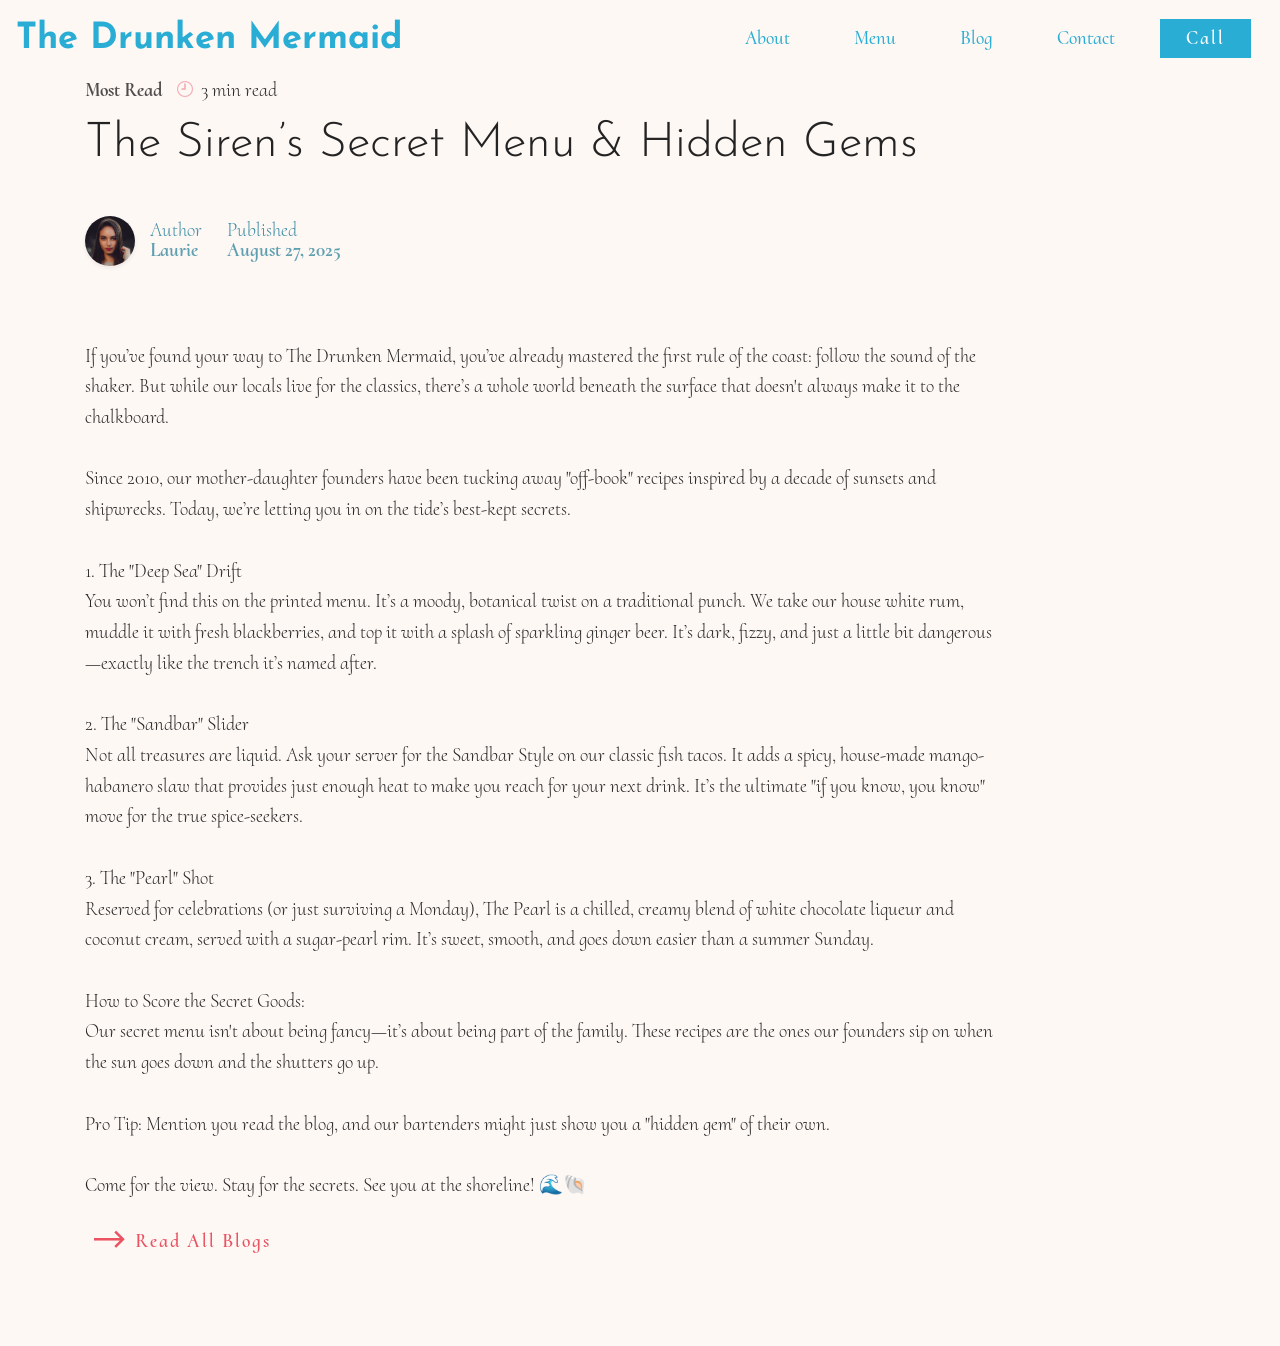
==== page1.html @ 9a9b1344 "Make v1 website" ====
<!DOCTYPE html>
<html  >
<head>
  <!-- Site made with Mobirise Website Builder v5.3.9, https://mobirise.com -->
  <meta charset="UTF-8">
  <meta http-equiv="X-UA-Compatible" content="IE=edge">
  <meta name="generator" content="Mobirise v5.3.9, mobirise.com">
  <meta name="viewport" content="width=device-width, initial-scale=1, minimum-scale=1">
  <link rel="shortcut icon" href="assets/images/untitled-design.jpg" type="image/x-icon">
  <meta name="description" content="">
  
  
  <title>Blog</title>
  <link rel="stylesheet" href="assets/web/assets/mobirise-icons2/mobirise2.css">
  <link rel="stylesheet" href="assets/tether/tether.min.css">
  <link rel="stylesheet" href="assets/bootstrap/css/bootstrap.min.css">
  <link rel="stylesheet" href="assets/bootstrap/css/bootstrap-grid.min.css">
  <link rel="stylesheet" href="assets/bootstrap/css/bootstrap-reboot.min.css">
  <link rel="stylesheet" href="assets/dropdown/css/style.css">
  <link rel="stylesheet" href="assets/socicon/css/styles.css">
  <link rel="stylesheet" href="assets/theme/css/style.css">
  <link rel="preload" href="https://fonts.googleapis.com/css?family=Josefin+Sans:100,200,300,400,500,600,700,100i,200i,300i,400i,500i,600i,700i&display=swap" as="style" onload="this.onload=null;this.rel='stylesheet'">
  <noscript><link rel="stylesheet" href="https://fonts.googleapis.com/css?family=Josefin+Sans:100,200,300,400,500,600,700,100i,200i,300i,400i,500i,600i,700i&display=swap"></noscript>
  <link rel="preload" href="https://fonts.googleapis.com/css?family=Cormorant+Upright:300,400,500,600,700&display=swap" as="style" onload="this.onload=null;this.rel='stylesheet'">
  <noscript><link rel="stylesheet" href="https://fonts.googleapis.com/css?family=Cormorant+Upright:300,400,500,600,700&display=swap"></noscript>
  <link rel="preload" as="style" href="assets/mobirise/css/mbr-additional.css"><link rel="stylesheet" href="assets/mobirise/css/mbr-additional.css" type="text/css">
  
  
  
  
</head>
<body>
  
  <section class="menu menu1 restaurantm4_menu1 cid-vd1BxlqhLP" once="menu" id="menu1-9">

	


	<nav class="navbar navbar-dropdown navbar-fixed-top navbar-expand-lg">
		<div class="navbar-brand">
			
			<span class="navbar-caption-wrap"><a class="navbar-caption text-info display-2" href="index.html">The Drunken Mermaid</a></span>
		</div>
		<button class="navbar-toggler" type="button" data-toggle="collapse" data-target="#navbarSupportedContent" aria-controls="navbarNavAltMarkup" aria-expanded="false" aria-label="Toggle navigation">
			<div class="hamburger">
				<span></span>
				<span></span>
				<span></span>
				<span></span>
			</div>
		</button>
		<div class="collapse navbar-collapse" id="navbarSupportedContent">
			<ul class="navbar-nav nav-dropdown" data-app-modern-menu="true"><li class="nav-item">
					<a class="nav-link link text-info display-4" href="page1.html">About</a>
				</li><li class="nav-item"><a class="nav-link link text-info display-4" href="page1.html">Menu</a></li>
				<li class="nav-item">
					<a class="nav-link link text-info display-4" href="https://mobiri.se">Blog</a>
				</li>
				<li class="nav-item">
					<a class="nav-link link text-info display-4" href="https://mobiri.se">Contact</a>
				</li></ul>
			
			<div class="navbar-buttons mbr-section-btn"><a class="btn btn-sm btn-info display-4" href="tel:+1-757-222-2222">Call</a></div>
		</div>
	</nav>
</section>

<section class="header1 cid-vd1BxwgQWv" id="header1-e">

    
    


    

    <div class="container">
        <div class="row">
            <div class="col-12 col-md-10">
                
                <div class="item-wrapper">
                    <div class="card_topic">
                        <span class="category_content mbr-fonts-style display-4"><strong>Most Read</strong></span>
                        <span class="mbr-iconfont mobi-mbri-clock mobi-mbri"></span>
                        <span class="category_estimate mbr-medium mbr-fonts-style display-4">3 min read</span>
                    </div>
                    <h1 class="mbr-section-title mbr-fonts-style display-1">The Siren’s Secret Menu &amp; Hidden Gems</h1>
                    <div class="post_wrap text-primary">
                        <div class="card_post">
                            <div class="image_post">
                                <img src="assets/images/face2.jpg" alt="">
                            </div>
                            <div class="author_post">
                                <p class="author mb-0 mbr-fonts-style display-4">Author</p>
                                <p class="name_author mb-0 mbr-fonts-style display-4"><strong>Laurie</strong></p>
                            </div>
                            <div class="published_post">
                                <p class="publish_date mb-0 mbr-fonts-style display-4">Published</p>
                                <p class="date mb-0 mbr-fonts-style display-4"><strong>August 27, 2025</strong></p>
                            </div>
                        </div>
                    </div>
                </div>
                <div>
                    
                    <p class="mbr-text mbr-fonts-style display-4">If you’ve found your way to The Drunken Mermaid, you’ve already mastered the first rule of the coast: follow the sound of the shaker. But while our locals live for the classics, there’s a whole world beneath the surface that doesn't always make it to the chalkboard.<br><br>Since 2010, our mother-daughter founders have been tucking away "off-book" recipes inspired by a decade of sunsets and shipwrecks. Today, we’re letting you in on the tide’s best-kept secrets.<br><br>1. The "Deep Sea" Drift<br>You won’t find this on the printed menu. It’s a moody, botanical twist on a traditional punch. We take our house white rum, muddle it with fresh blackberries, and top it with a splash of sparkling ginger beer. It’s dark, fizzy, and just a little bit dangerous—exactly like the trench it’s named after.<br><br>2. The "Sandbar" Slider<br>Not all treasures are liquid. Ask your server for the Sandbar Style on our classic fish tacos. It adds a spicy, house-made mango-habanero slaw that provides just enough heat to make you reach for your next drink. It’s the ultimate "if you know, you know" move for the true spice-seekers.<br><br>3. The "Pearl" Shot<br>Reserved for celebrations (or just surviving a Monday), The Pearl is a chilled, creamy blend of white chocolate liqueur and coconut cream, served with a sugar-pearl rim. It’s sweet, smooth, and goes down easier than a summer Sunday.<br><br>How to Score the Secret Goods:<br>Our secret menu isn't about being fancy—it’s about being part of the family. These recipes are the ones our founders sip on when the sun goes down and the shutters go up.<br><br>Pro Tip: Mention you read the blog, and our bartenders might just show you a "hidden gem" of their own.<br><br>Come for the view. Stay for the secrets. See you at the shoreline! 🌊🐚</p>
                    <div class="mbr-section-btn"><a class="btn btn-secondary-outline display-4" href="page2.html"><span class="mobi-mbri mobi-mbri-right mbr-iconfont mbr-iconfont-btn"></span>Read All Blogs</a></div>
                </div>
            </div>
        </div>
    </div>
</section>


<script src="assets/web/assets/jquery/jquery.min.js"></script>
  <script src="assets/popper/popper.min.js"></script>
  <script src="assets/tether/tether.min.js"></script>
  <script src="assets/bootstrap/js/bootstrap.min.js"></script>
  <script src="assets/smoothscroll/smooth-scroll.js"></script>
  <script src="assets/dropdown/js/nav-dropdown.js"></script>
  <script src="assets/dropdown/js/navbar-dropdown.js"></script>
  <script src="assets/touch-swipe/jquery.touch-swipe.min.js"></script>
  <script src="assets/theme/js/script.js"></script>
  
  
  
</body>
</html>
---- assets/web/assets/mobirise-icons2/mobirise2.css ----
@font-face {
  font-family: 'Moririse2';
  font-display: swap;
  src:  url('mobirise2.eot?f2bix4');
  src:  url('mobirise2.eot?f2bix4#iefix') format('embedded-opentype'),
    url('mobirise2.ttf?f2bix4') format('truetype'),
    url('mobirise2.woff?f2bix4') format('woff'),
    url('mobirise2.svg?f2bix4#mobirise2') format('svg');
  font-weight: normal;
  font-style: normal;
}

[class^="mobi-"], [class*=" mobi-"] {
  /* use !important to prevent issues with browser extensions that change fonts */
  font-family: 'Moririse2' !important;
  speak: none;
  font-style: normal;
  font-weight: normal;
  font-variant: normal;
  text-transform: none;
  line-height: 1;

  /* Better Font Rendering =========== */
  -webkit-font-smoothing: antialiased;
  -moz-osx-font-smoothing: grayscale;
}

.mobi-mbri-add-submenu:before {
  content: "\e900";
}
.mobi-mbri-alert:before {
  content: "\e901";
}
.mobi-mbri-align-center:before {
  content: "\e902";
}
.mobi-mbri-align-justify:before {
  content: "\e903";
}
.mobi-mbri-align-left:before {
  content: "\e904";
}
.mobi-mbri-align-right:before {
  content: "\e905";
}
.mobi-mbri-android:before {
  content: "\e906";
}
.mobi-mbri-apple:before {
  content: "\e907";
}
.mobi-mbri-arrow-down:before {
  content: "\e908";
}
.mobi-mbri-arrow-next:before {
  content: "\e909";
}
.mobi-mbri-arrow-prev:before {
  content: "\e90a";
}
.mobi-mbri-arrow-up:before {
  content: "\e90b";
}
.mobi-mbri-bold:before {
  content: "\e90c";
}
.mobi-mbri-bookmark:before {
  content: "\e90d";
}
.mobi-mbri-bootstrap:before {
  content: "\e90e";
}
.mobi-mbri-briefcase:before {
  content: "\e90f";
}
.mobi-mbri-browse:before {
  content: "\e910";
}
.mobi-mbri-bulleted-list:before {
  content: "\e911";
}
.mobi-mbri-calendar:before {
  content: "\e912";
}
.mobi-mbri-camera:before {
  content: "\e913";
}
.mobi-mbri-cart-add:before {
  content: "\e914";
}
.mobi-mbri-cart-full:before {
  content: "\e915";
}
.mobi-mbri-cash:before {
  content: "\e916";
}
.mobi-mbri-change-style:before {
  content: "\e917";
}
.mobi-mbri-chat:before {
  content: "\e918";
}
.mobi-mbri-clock:before {
  content: "\e919";
}
.mobi-mbri-close:before {
  content: "\e91a";
}
.mobi-mbri-cloud:before {
  content: "\e91b";
}
.mobi-mbri-code:before {
  content: "\e91c";
}
.mobi-mbri-contact-form:before {
  content: "\e91d";
}
.mobi-mbri-credit-card:before {
  content: "\e91e";
}
.mobi-mbri-cursor-click:before {
  content: "\e91f";
}
.mobi-mbri-cust-feedback:before {
  content: "\e920";
}
.mobi-mbri-database:before {
  content: "\e921";
}
.mobi-mbri-delivery:before {
  content: "\e922";
}
.mobi-mbri-desktop:before {
  content: "\e923";
}
.mobi-mbri-devices:before {
  content: "\e924";
}
.mobi-mbri-down:before {
  content: "\e925";
}
.mobi-mbri-download-2:before {
  content: "\e926";
}
.mobi-mbri-download:before {
  content: "\e927";
}
.mobi-mbri-drag-n-drop-2:before {
  content: "\e928";
}
.mobi-mbri-drag-n-drop:before {
  content: "\e929";
}
.mobi-mbri-edit-2:before {
  content: "\e92a";
}
.mobi-mbri-edit:before {
  content: "\e92b";
}
.mobi-mbri-error:before {
  content: "\e92c";
}
.mobi-mbri-extension:before {
  content: "\e92d";
}
.mobi-mbri-features:before {
  content: "\e92e";
}
.mobi-mbri-file:before {
  content: "\e92f";
}
.mobi-mbri-flag:before {
  content: "\e930";
}
.mobi-mbri-folder:before {
  content: "\e931";
}
.mobi-mbri-gift:before {
  content: "\e932";
}
.mobi-mbri-github:before {
  content: "\e933";
}
.mobi-mbri-globe-2:before {
  content: "\e934";
}
.mobi-mbri-globe:before {
  content: "\e935";
}
.mobi-mbri-growing-chart:before {
  content: "\e936";
}
.mobi-mbri-hearth:before {
  content: "\e937";
}
.mobi-mbri-help:before {
  content: "\e938";
}
.mobi-mbri-home:before {
  content: "\e939";
}
.mobi-mbri-hot-cup:before {
  content: "\e93a";
}
.mobi-mbri-idea:before {
  content: "\e93b";
}
.mobi-mbri-image-gallery:before {
  content: "\e93c";
}
.mobi-mbri-image-slider:before {
  content: "\e93d";
}
.mobi-mbri-info:before {
  content: "\e93e";
}
.mobi-mbri-italic:before {
  content: "\e93f";
}
.mobi-mbri-key:before {
  content: "\e940";
}
.mobi-mbri-laptop:before {
  content: "\e941";
}
.mobi-mbri-layers:before {
  content: "\e942";
}
.mobi-mbri-left-right:before {
  content: "\e943";
}
.mobi-mbri-left:before {
  content: "\e944";
}
.mobi-mbri-letter:before {
  content: "\e945";
}
.mobi-mbri-like:before {
  content: "\e946";
}
.mobi-mbri-link:before {
  content: "\e947";
}
.mobi-mbri-lock:before {
  content: "\e948";
}
.mobi-mbri-login:before {
  content: "\e949";
}
.mobi-mbri-logout:before {
  content: "\e94a";
}
.mobi-mbri-magic-stick:before {
  content: "\e94b";
}
.mobi-mbri-map-pin:before {
  content: "\e94c";
}
.mobi-mbri-menu:before {
  content: "\e94d";
}
.mobi-mbri-mobile-2:before {
  content: "\e94e";
}
.mobi-mbri-mobile-horizontal:before {
  content: "\e94f";
}
.mobi-mbri-mobile:before {
  content: "\e950";
}
.mobi-mbri-mobirise:before {
  content: "\e951";
}
.mobi-mbri-more-horizontal:before {
  content: "\e952";
}
.mobi-mbri-more-vertical:before {
  content: "\e953";
}
.mobi-mbri-music:before {
  content: "\e954";
}
.mobi-mbri-new-file:before {
  content: "\e955";
}
.mobi-mbri-numbered-list:before {
  content: "\e956";
}
.mobi-mbri-opened-folder:before {
  content: "\e957";
}
.mobi-mbri-pages:before {
  content: "\e958";
}
.mobi-mbri-paper-plane:before {
  content: "\e959";
}
.mobi-mbri-paperclip:before {
  content: "\e95a";
}
.mobi-mbri-phone:before {
  content: "\e95b";
}
.mobi-mbri-photo:before {
  content: "\e95c";
}
.mobi-mbri-photos:before {
  content: "\e95d";
}
.mobi-mbri-pin:before {
  content: "\e95e";
}
.mobi-mbri-play:before {
  content: "\e95f";
}
.mobi-mbri-plus:before {
  content: "\e960";
}
.mobi-mbri-preview:before {
  content: "\e961";
}
.mobi-mbri-print:before {
  content: "\e962";
}
.mobi-mbri-protect:before {
  content: "\e963";
}
.mobi-mbri-question:before {
  content: "\e964";
}
.mobi-mbri-quote-left:before {
  content: "\e965";
}
.mobi-mbri-quote-right:before {
  content: "\e966";
}
.mobi-mbri-redo:before {
  content: "\e967";
}
.mobi-mbri-refresh:before {
  content: "\e968";
}
.mobi-mbri-responsive-2:before {
  content: "\e969";
}
.mobi-mbri-responsive:before {
  content: "\e96a";
}
.mobi-mbri-right:before {
  content: "\e96b";
}
.mobi-mbri-rocket:before {
  content: "\e96c";
}
.mobi-mbri-sad-face:before {
  content: "\e96d";
}
.mobi-mbri-sale:before {
  content: "\e96e";
}
.mobi-mbri-save:before {
  content: "\e96f";
}
.mobi-mbri-search:before {
  content: "\e970";
}
.mobi-mbri-setting-2:before {
  content: "\e971";
}
.mobi-mbri-setting-3:before {
  content: "\e972";
}
.mobi-mbri-setting:before {
  content: "\e973";
}
.mobi-mbri-share:before {
  content: "\e974";
}
.mobi-mbri-shopping-bag:before {
  content: "\e975";
}
.mobi-mbri-shopping-basket:before {
  content: "\e976";
}
.mobi-mbri-shopping-cart:before {
  content: "\e977";
}
.mobi-mbri-sites:before {
  content: "\e978";
}
.mobi-mbri-smile-face:before {
  content: "\e979";
}
.mobi-mbri-speed:before {
  content: "\e97a";
}
.mobi-mbri-star:before {
  content: "\e97b";
}
.mobi-mbri-success:before {
  content: "\e97c";
}
.mobi-mbri-sun:before {
  content: "\e97d";
}
.mobi-mbri-sun2:before {
  content: "\e97e";
}
.mobi-mbri-tablet-vertical:before {
  content: "\e97f";
}
.mobi-mbri-tablet:before {
  content: "\e980";
}
.mobi-mbri-target:before {
  content: "\e981";
}
.mobi-mbri-timer:before {
  content: "\e982";
}
.mobi-mbri-to-ftp:before {
  content: "\e983";
}
.mobi-mbri-to-local-drive:before {
  content: "\e984";
}
.mobi-mbri-touch-swipe:before {
  content: "\e985";
}
.mobi-mbri-touch:before {
  content: "\e986";
}
.mobi-mbri-trash:before {
  content: "\e987";
}
.mobi-mbri-underline:before {
  content: "\e988";
}
.mobi-mbri-undo:before {
  content: "\e989";
}
.mobi-mbri-unlink:before {
  content: "\e98a";
}
.mobi-mbri-unlock:before {
  content: "\e98b";
}
.mobi-mbri-up-down:before {
  content: "\e98c";
}
.mobi-mbri-up:before {
  content: "\e98d";
}
.mobi-mbri-update:before {
  content: "\e98e";
}
.mobi-mbri-upload-2:before {
  content: "\e98f";
}
.mobi-mbri-upload:before {
  content: "\e990";
}
.mobi-mbri-user-2:before {
  content: "\e991";
}
.mobi-mbri-user:before {
  content: "\e992";
}
.mobi-mbri-users:before {
  content: "\e993";
}
.mobi-mbri-video-play:before {
  content: "\e994";
}
.mobi-mbri-video:before {
  content: "\e995";
}
.mobi-mbri-watch:before {
  content: "\e996";
}
.mobi-mbri-website-theme-2:before {
  content: "\e997";
}
.mobi-mbri-website-theme:before {
  content: "\e998";
}
.mobi-mbri-wifi:before {
  content: "\e999";
}
.mobi-mbri-windows:before {
  content: "\e99a";
}
.mobi-mbri-zoom-in:before {
  content: "\e99b";
}
.mobi-mbri-zoom-out:before {
  content: "\e99c";
}
---- assets/dropdown/css/style.css ----
.navbar-dropdown {
  left: 0;
  padding: 0;
  position: absolute;
  right: 0;
  top: 0;
  transition: all 0.45s ease;
  z-index: 1030;
  background: #282828; }
  .navbar-dropdown .navbar-logo {
    margin-right: 0.8rem;
    transition: margin 0.3s ease-in-out;
    vertical-align: middle; }
    .navbar-dropdown .navbar-logo img {
      height: 3.125rem;
      transition: all 0.3s ease-in-out; }
    .navbar-dropdown .navbar-logo.mbr-iconfont {
      font-size: 3.125rem;
      line-height: 3.125rem; }
  .navbar-dropdown .navbar-caption {
    font-weight: 700;
    white-space: normal;
    vertical-align: -4px;
    line-height: 3.125rem !important; }
    .navbar-dropdown .navbar-caption, .navbar-dropdown .navbar-caption:hover {
      color: inherit;
      text-decoration: none; }
  .navbar-dropdown .mbr-iconfont + .navbar-caption {
    vertical-align: -1px; }
  .navbar-dropdown.navbar-fixed-top {
    position: fixed; }
  .navbar-dropdown .navbar-brand span {
    vertical-align: -4px; }
  .navbar-dropdown.bg-color.transparent {
    background: none; }
  .navbar-dropdown.navbar-short .navbar-brand {
    padding: 0.625rem 0; }
    .navbar-dropdown.navbar-short .navbar-brand span {
      vertical-align: -1px; }
  .navbar-dropdown.navbar-short .navbar-caption {
    line-height: 2.375rem !important;
    vertical-align: -2px; }
  .navbar-dropdown.navbar-short .navbar-logo {
    margin-right: 0.5rem; }
    .navbar-dropdown.navbar-short .navbar-logo img {
      height: 2.375rem; }
    .navbar-dropdown.navbar-short .navbar-logo.mbr-iconfont {
      font-size: 2.375rem;
      line-height: 2.375rem; }
  .navbar-dropdown.navbar-short .mbr-table-cell {
    height: 3.625rem; }
  .navbar-dropdown .navbar-close {
    left: 0.6875rem;
    position: fixed;
    top: 0.75rem;
    z-index: 1000; }
  .navbar-dropdown .hamburger-icon {
    content: "";
    display: inline-block;
    vertical-align: middle;
    width: 16px;
    -webkit-box-shadow: 0 -6px 0 1px #282828,0 0 0 1px #282828,0 6px 0 1px #282828;
    -moz-box-shadow: 0 -6px 0 1px #282828,0 0 0 1px #282828,0 6px 0 1px #282828;
    box-shadow: 0 -6px 0 1px #282828,0 0 0 1px #282828,0 6px 0 1px #282828; }

.dropdown-menu .dropdown-toggle[data-toggle="dropdown-submenu"]::after {
  border-bottom: 0.35em solid transparent;
  border-left: 0.35em solid;
  border-right: 0;
  border-top: 0.35em solid transparent;
  margin-left: 0.3rem; }

.dropdown-menu .dropdown-item:focus {
  outline: 0; }

.nav-dropdown {
  font-size: 0.75rem;
  font-weight: 500;
  height: auto !important; }
  .nav-dropdown .nav-btn {
    padding-left: 1rem; }
  .nav-dropdown .link {
    margin: .667em 1.667em;
    font-weight: 500;
    padding: 0;
    transition: color .2s ease-in-out; }
    .nav-dropdown .link.dropdown-toggle {
      margin-right: 2.583em; }
      .nav-dropdown .link.dropdown-toggle::after {
        margin-left: .25rem;
        border-top: 0.35em solid;
        border-right: 0.35em solid transparent;
        border-left: 0.35em solid transparent;
        border-bottom: 0; }
      .nav-dropdown .link.dropdown-toggle[aria-expanded="true"] {
        margin: 0;
        padding: 0.667em 3.263em  0.667em 1.667em; }
  .nav-dropdown .link::after,
  .nav-dropdown .dropdown-item::after {
    color: inherit; }
  .nav-dropdown .btn {
    font-size: 0.75rem;
    font-weight: 700;
    letter-spacing: 0;
    margin-bottom: 0;
    padding-left: 1.25rem;
    padding-right: 1.25rem; }
  .nav-dropdown .dropdown-menu {
    border-radius: 0;
    border: 0;
    left: 0;
    margin: 0;
    padding-bottom: 1.25rem;
    padding-top: 1.25rem;
    position: relative; }
  .nav-dropdown .dropdown-submenu {
    margin-left: 0.125rem;
    top: 0; }
  .nav-dropdown .dropdown-item {
    font-weight: 500;
    line-height: 2;
    padding: 0.3846em 4.615em 0.3846em 1.5385em;
    position: relative;
    transition: color .2s ease-in-out, background-color .2s ease-in-out; }
    .nav-dropdown .dropdown-item::after {
      margin-top: -0.3077em;
      position: absolute;
      right: 1.1538em;
      top: 50%; }
    .nav-dropdown .dropdown-item:focus, .nav-dropdown .dropdown-item:hover {
      background: none; }

@media (max-width: 767px) {
  .nav-dropdown.navbar-toggleable-sm {
    bottom: 0;
    display: none;
    left: 0;
    overflow-x: hidden;
    position: fixed;
    top: 0;
    transform: translateX(-100%);
    -ms-transform: translateX(-100%);
    -webkit-transform: translateX(-100%);
    width: 18.75rem;
    z-index: 999; } }
.nav-dropdown.navbar-toggleable-xl {
  bottom: 0;
  display: none;
  left: 0;
  overflow-x: hidden;
  position: fixed;
  top: 0;
  transform: translateX(-100%);
  -ms-transform: translateX(-100%);
  -webkit-transform: translateX(-100%);
  width: 18.75rem;
  z-index: 999; }

.nav-dropdown-sm {
  display: block !important;
  overflow-x: hidden;
  overflow: auto;
  padding-top: 3.875rem; }
  .nav-dropdown-sm::after {
    content: "";
    display: block;
    height: 3rem;
    width: 100%; }
  .nav-dropdown-sm.collapse.in ~ .navbar-close {
    display: block !important; }
  .nav-dropdown-sm.collapsing, .nav-dropdown-sm.collapse.in {
    transform: translateX(0);
    -ms-transform: translateX(0);
    -webkit-transform: translateX(0);
    transition: all 0.25s ease-out;
    -webkit-transition: all 0.25s ease-out;
    background: #282828; }
  .nav-dropdown-sm.collapsing[aria-expanded="false"] {
    transform: translateX(-100%);
    -ms-transform: translateX(-100%);
    -webkit-transform: translateX(-100%); }
  .nav-dropdown-sm .nav-item {
    display: block;
    margin-left: 0 !important;
    padding-left: 0; }
  .nav-dropdown-sm .link,
  .nav-dropdown-sm .dropdown-item {
    border-top: 1px dotted rgba(255, 255, 255, 0.1);
    font-size: 0.8125rem;
    line-height: 1.6;
    margin: 0 !important;
    padding: 0.875rem 2.4rem 0.875rem 1.5625rem !important;
    position: relative;
    white-space: normal; }
    .nav-dropdown-sm .link:focus, .nav-dropdown-sm .link:hover,
    .nav-dropdown-sm .dropdown-item:focus,
    .nav-dropdown-sm .dropdown-item:hover {
      background: rgba(0, 0, 0, 0.2) !important;
      color: #c0a375; }
  .nav-dropdown-sm .nav-btn {
    position: relative;
    padding: 1.5625rem 1.5625rem 0 1.5625rem; }
    .nav-dropdown-sm .nav-btn::before {
      border-top: 1px dotted rgba(255, 255, 255, 0.1);
      content: "";
      left: 0;
      position: absolute;
      top: 0;
      width: 100%; }
    .nav-dropdown-sm .nav-btn + .nav-btn {
      padding-top: 0.625rem; }
      .nav-dropdown-sm .nav-btn + .nav-btn::before {
        display: none; }
  .nav-dropdown-sm .btn {
    padding: 0.625rem 0; }
  .nav-dropdown-sm .dropdown-toggle[data-toggle="dropdown-submenu"]::after {
    margin-left: .25rem;
    border-top: 0.35em solid;
    border-right: 0.35em solid transparent;
    border-left: 0.35em solid transparent;
    border-bottom: 0; }
  .nav-dropdown-sm .dropdown-toggle[data-toggle="dropdown-submenu"][aria-expanded="true"]::after {
    border-top: 0;
    border-right: 0.35em solid transparent;
    border-left: 0.35em solid transparent;
    border-bottom: 0.35em solid; }
  .nav-dropdown-sm .dropdown-menu {
    margin: 0;
    padding: 0;
    position: relative;
    top: 0;
    left: 0;
    width: 100%;
    border: 0;
    float: none;
    border-radius: 0;
    background: none; }
  .nav-dropdown-sm .dropdown-submenu {
    left: 100%;
    margin-left: 0.125rem;
    margin-top: -1.25rem;
    top: 0; }

.navbar-toggleable-sm .nav-dropdown .dropdown-menu {
  position: absolute; }

.navbar-toggleable-sm .nav-dropdown .dropdown-submenu {
  left: 100%;
  margin-left: 0.125rem;
  margin-top: -1.25rem;
  top: 0; }

.navbar-toggleable-sm.opened .nav-dropdown .dropdown-menu {
  position: relative; }

.navbar-toggleable-sm.opened .nav-dropdown .dropdown-submenu {
  left: 0;
  margin-left: 00rem;
  margin-top: 0rem;
  top: 0; }

.is-builder .nav-dropdown.collapsing {
  transition: none !important; }

/*# sourceMappingURL=style.css.map */
---- assets/socicon/css/styles.css ----
@charset "UTF-8";

@font-face {
  font-family: 'Socicon';
  src:  url('../fonts/socicon.eot');
  src:  url('../fonts/socicon.eot?#iefix') format('embedded-opentype'),
    url('../fonts/socicon.woff2') format('woff2'),
    url('../fonts/socicon.ttf') format('truetype'),
    url('../fonts/socicon.woff') format('woff'),
    url('../fonts/socicon.svg#socicon') format('svg');
  font-weight: normal;
  font-style: normal;
  font-display: swap;
}

[data-icon]:before {
  font-family: "socicon" !important;
  content: attr(data-icon);
  font-style: normal !important;
  font-weight: normal !important;
  font-variant: normal !important;
  text-transform: none !important;
  speak: none;
  line-height: 1;
  -webkit-font-smoothing: antialiased;
  -moz-osx-font-smoothing: grayscale;
}

[class^="socicon-"], [class*=" socicon-"] {
  /* use !important to prevent issues with browser extensions that change fonts */
  font-family: 'Socicon' !important;
  speak: none;
  font-style: normal;
  font-weight: normal;
  font-variant: normal;
  text-transform: none;
  line-height: 1;

  /* Better Font Rendering =========== */
  -webkit-font-smoothing: antialiased;
  -moz-osx-font-smoothing: grayscale;
}

.socicon-500px:before {
  content: "\e000";
}
.socicon-8tracks:before {
  content: "\e001";
}
.socicon-airbnb:before {
  content: "\e002";
}
.socicon-alliance:before {
  content: "\e003";
}
.socicon-amazon:before {
  content: "\e004";
}
.socicon-amplement:before {
  content: "\e005";
}
.socicon-android:before {
  content: "\e006";
}
.socicon-angellist:before {
  content: "\e007";
}
.socicon-apple:before {
  content: "\e008";
}
.socicon-appnet:before {
  content: "\e009";
}
.socicon-baidu:before {
  content: "\e00a";
}
.socicon-bandcamp:before {
  content: "\e00b";
}
.socicon-battlenet:before {
  content: "\e00c";
}
.socicon-mixer:before {
  content: "\e00d";
}
.socicon-bebee:before {
  content: "\e00e";
}
.socicon-bebo:before {
  content: "\e00f";
}
.socicon-behance:before {
  content: "\e010";
}
.socicon-blizzard:before {
  content: "\e011";
}
.socicon-blogger:before {
  content: "\e012";
}
.socicon-buffer:before {
  content: "\e013";
}
.socicon-chrome:before {
  content: "\e014";
}
.socicon-coderwall:before {
  content: "\e015";
}
.socicon-curse:before {
  content: "\e016";
}
.socicon-dailymotion:before {
  content: "\e017";
}
.socicon-deezer:before {
  content: "\e018";
}
.socicon-delicious:before {
  content: "\e019";
}
.socicon-deviantart:before {
  content: "\e01a";
}
.socicon-diablo:before {
  content: "\e01b";
}
.socicon-digg:before {
  content: "\e01c";
}
.socicon-discord:before {
  content: "\e01d";
}
.socicon-disqus:before {
  content: "\e01e";
}
.socicon-douban:before {
  content: "\e01f";
}
.socicon-draugiem:before {
  content: "\e020";
}
.socicon-dribbble:before {
  content: "\e021";
}
.socicon-drupal:before {
  content: "\e022";
}
.socicon-ebay:before {
  content: "\e023";
}
.socicon-ello:before {
  content: "\e024";
}
.socicon-endomodo:before {
  content: "\e025";
}
.socicon-envato:before {
  content: "\e026";
}
.socicon-etsy:before {
  content: "\e027";
}
.socicon-facebook:before {
  content: "\e028";
}
.socicon-feedburner:before {
  content: "\e029";
}
.socicon-filmweb:before {
  content: "\e02a";
}
.socicon-firefox:before {
  content: "\e02b";
}
.socicon-flattr:before {
  content: "\e02c";
}
.socicon-flickr:before {
  content: "\e02d";
}
.socicon-formulr:before {
  content: "\e02e";
}
.socicon-forrst:before {
  content: "\e02f";
}
.socicon-foursquare:before {
  content: "\e030";
}
.socicon-friendfeed:before {
  content: "\e031";
}
.socicon-github:before {
  content: "\e032";
}
.socicon-goodreads:before {
  content: "\e033";
}
.socicon-google:before {
  content: "\e034";
}
.socicon-googlescholar:before {
  content: "\e035";
}
.socicon-googlegroups:before {
  content: "\e036";
}
.socicon-googlephotos:before {
  content: "\e037";
}
.socicon-googleplus:before {
  content: "\e038";
}
.socicon-grooveshark:before {
  content: "\e039";
}
.socicon-hackerrank:before {
  content: "\e03a";
}
.socicon-hearthstone:before {
  content: "\e03b";
}
.socicon-hellocoton:before {
  content: "\e03c";
}
.socicon-heroes:before {
  content: "\e03d";
}
.socicon-smashcast:before {
  content: "\e03e";
}
.socicon-horde:before {
  content: "\e03f";
}
.socicon-houzz:before {
  content: "\e040";
}
.socicon-icq:before {
  content: "\e041";
}
.socicon-identica:before {
  content: "\e042";
}
.socicon-imdb:before {
  content: "\e043";
}
.socicon-instagram:before {
  content: "\e044";
}
.socicon-issuu:before {
  content: "\e045";
}
.socicon-istock:before {
  content: "\e046";
}
.socicon-itunes:before {
  content: "\e047";
}
.socicon-keybase:before {
  content: "\e048";
}
.socicon-lanyrd:before {
  content: "\e049";
}
.socicon-lastfm:before {
  content: "\e04a";
}
.socicon-line:before {
  content: "\e04b";
}
.socicon-linkedin:before {
  content: "\e04c";
}
.socicon-livejournal:before {
  content: "\e04d";
}
.socicon-lyft:before {
  content: "\e04e";
}
.socicon-macos:before {
  content: "\e04f";
}
.socicon-mail:before {
  content: "\e050";
}
.socicon-medium:before {
  content: "\e051";
}
.socicon-meetup:before {
  content: "\e052";
}
.socicon-mixcloud:before {
  content: "\e053";
}
.socicon-modelmayhem:before {
  content: "\e054";
}
.socicon-mumble:before {
  content: "\e055";
}
.socicon-myspace:before {
  content: "\e056";
}
.socicon-newsvine:before {
  content: "\e057";
}
.socicon-nintendo:before {
  content: "\e058";
}
.socicon-npm:before {
  content: "\e059";
}
.socicon-odnoklassniki:before {
  content: "\e05a";
}
.socicon-openid:before {
  content: "\e05b";
}
.socicon-opera:before {
  content: "\e05c";
}
.socicon-outlook:before {
  content: "\e05d";
}
.socicon-overwatch:before {
  content: "\e05e";
}
.socicon-patreon:before {
  content: "\e05f";
}
.socicon-paypal:before {
  content: "\e060";
}
.socicon-periscope:before {
  content: "\e061";
}
.socicon-persona:before {
  content: "\e062";
}
.socicon-pinterest:before {
  content: "\e063";
}
.socicon-play:before {
  content: "\e064";
}
.socicon-player:before {
  content: "\e065";
}
.socicon-playstation:before {
  content: "\e066";
}
.socicon-pocket:before {
  content: "\e067";
}
.socicon-qq:before {
  content: "\e068";
}
.socicon-quora:before {
  content: "\e069";
}
.socicon-raidcall:before {
  content: "\e06a";
}
.socicon-ravelry:before {
  content: "\e06b";
}
.socicon-reddit:before {
  content: "\e06c";
}
.socicon-renren:before {
  content: "\e06d";
}
.socicon-researchgate:before {
  content: "\e06e";
}
.socicon-residentadvisor:before {
  content: "\e06f";
}
.socicon-reverbnation:before {
  content: "\e070";
}
.socicon-rss:before {
  content: "\e071";
}
.socicon-sharethis:before {
  content: "\e072";
}
.socicon-skype:before {
  content: "\e073";
}
.socicon-slideshare:before {
  content: "\e074";
}
.socicon-smugmug:before {
  content: "\e075";
}
.socicon-snapchat:before {
  content: "\e076";
}
.socicon-songkick:before {
  content: "\e077";
}
.socicon-soundcloud:before {
  content: "\e078";
}
.socicon-spotify:before {
  content: "\e079";
}
.socicon-stackexchange:before {
  content: "\e07a";
}
.socicon-stackoverflow:before {
  content: "\e07b";
}
.socicon-starcraft:before {
  content: "\e07c";
}
.socicon-stayfriends:before {
  content: "\e07d";
}
.socicon-steam:before {
  content: "\e07e";
}
.socicon-storehouse:before {
  content: "\e07f";
}
.socicon-strava:before {
  content: "\e080";
}
.socicon-streamjar:before {
  content: "\e081";
}
.socicon-stumbleupon:before {
  content: "\e082";
}
.socicon-swarm:before {
  content: "\e083";
}
.socicon-teamspeak:before {
  content: "\e084";
}
.socicon-teamviewer:before {
  content: "\e085";
}
.socicon-technorati:before {
  content: "\e086";
}
.socicon-telegram:before {
  content: "\e087";
}
.socicon-tripadvisor:before {
  content: "\e088";
}
.socicon-tripit:before {
  content: "\e089";
}
.socicon-triplej:before {
  content: "\e08a";
}
.socicon-tumblr:before {
  content: "\e08b";
}
.socicon-twitch:before {
  content: "\e08c";
}
.socicon-twitter:before {
  content: "\e08d";
}
.socicon-uber:before {
  content: "\e08e";
}
.socicon-ventrilo:before {
  content: "\e08f";
}
.socicon-viadeo:before {
  content: "\e090";
}
.socicon-viber:before {
  content: "\e091";
}
.socicon-viewbug:before {
  content: "\e092";
}
.socicon-vimeo:before {
  content: "\e093";
}
.socicon-vine:before {
  content: "\e094";
}
.socicon-vkontakte:before {
  content: "\e095";
}
.socicon-warcraft:before {
  content: "\e096";
}
.socicon-wechat:before {
  content: "\e097";
}
.socicon-weibo:before {
  content: "\e098";
}
.socicon-whatsapp:before {
  content: "\e099";
}
.socicon-wikipedia:before {
  content: "\e09a";
}
.socicon-windows:before {
  content: "\e09b";
}
.socicon-wordpress:before {
  content: "\e09c";
}
.socicon-wykop:before {
  content: "\e09d";
}
.socicon-xbox:before {
  content: "\e09e";
}
.socicon-xing:before {
  content: "\e09f";
}
.socicon-yahoo:before {
  content: "\e0a0";
}
.socicon-yammer:before {
  content: "\e0a1";
}
.socicon-yandex:before {
  content: "\e0a2";
}
.socicon-yelp:before {
  content: "\e0a3";
}
.socicon-younow:before {
  content: "\e0a4";
}
.socicon-youtube:before {
  content: "\e0a5";
}
.socicon-zapier:before {
  content: "\e0a6";
}
.socicon-zerply:before {
  content: "\e0a7";
}
.socicon-zomato:before {
  content: "\e0a8";
}
.socicon-zynga:before {
  content: "\e0a9";
}
.socicon-bluesky:before {
  content: "\e0aa";
}
.socicon-threads:before {
  content: "\e0ab";
}
.socicon-spreadshirt:before {
  content: "\e901";
}
.socicon-gamejolt:before {
  content: "\e902";
}
.socicon-trello:before {
  content: "\e903";
}
.socicon-tunein:before {
  content: "\e904";
}
.socicon-bloglovin:before {
  content: "\e905";
}
.socicon-gamewisp:before {
  content: "\e906";
}
.socicon-messenger:before {
  content: "\e907";
}
.socicon-pandora:before {
  content: "\e908";
}
.socicon-augment:before {
  content: "\e909";
}
.socicon-bitbucket:before {
  content: "\e90a";
}
.socicon-fyuse:before {
  content: "\e90b";
}
.socicon-yt-gaming:before {
  content: "\e90c";
}
.socicon-sketchfab:before {
  content: "\e90d";
}
.socicon-mobcrush:before {
  content: "\e90e";
}
.socicon-microsoft:before {
  content: "\e90f";
}
.socicon-realtor:before {
  content: "\e910";
}
.socicon-tidal:before {
  content: "\e911";
}
.socicon-qobuz:before {
  content: "\e912";
}
.socicon-natgeo:before {
  content: "\e913";
}
.socicon-mastodon:before {
  content: "\e914";
}
.socicon-unsplash:before {
  content: "\e915";
}
.socicon-homeadvisor:before {
  content: "\e916";
}
.socicon-angieslist:before {
  content: "\e917";
}
.socicon-codepen:before {
  content: "\e918";
}
.socicon-slack:before {
  content: "\e919";
}
.socicon-openaigym:before {
  content: "\e91a";
}
.socicon-logmein:before {
  content: "\e91b";
}
.socicon-fiverr:before {
  content: "\e91c";
}
.socicon-gotomeeting:before {
  content: "\e91d";
}
.socicon-aliexpress:before {
  content: "\e91e";
}
.socicon-guru:before {
  content: "\e91f";
}
.socicon-appstore:before {
  content: "\e920";
}
.socicon-homes:before {
  content: "\e921";
}
.socicon-zoom:before {
  content: "\e922";
}
.socicon-alibaba:before {
  content: "\e923";
}
.socicon-craigslist:before {
  content: "\e924";
}
.socicon-wix:before {
  content: "\e925";
}
.socicon-redfin:before {
  content: "\e926";
}
.socicon-googlecalendar:before {
  content: "\e927";
}
.socicon-shopify:before {
  content: "\e928";
}
.socicon-freelancer:before {
  content: "\e929";
}
.socicon-seedrs:before {
  content: "\e92a";
}
.socicon-bing:before {
  content: "\e92b";
}
.socicon-doodle:before {
  content: "\e92c";
}
.socicon-bonanza:before {
  content: "\e92d";
}
.socicon-squarespace:before {
  content: "\e92e";
}
.socicon-toptal:before {
  content: "\e92f";
}
.socicon-gust:before {
  content: "\e930";
}
.socicon-ask:before {
  content: "\e931";
}
.socicon-trulia:before {
  content: "\e932";
}
.socicon-loomly:before {
  content: "\e933";
}
.socicon-ghost:before {
  content: "\e934";
}
.socicon-upwork:before {
  content: "\e935";
}
.socicon-fundable:before {
  content: "\e936";
}
.socicon-booking:before {
  content: "\e937";
}
.socicon-googlemaps:before {
  content: "\e938";
}
.socicon-zillow:before {
  content: "\e939";
}
.socicon-niconico:before {
  content: "\e93a";
}
.socicon-toneden:before {
  content: "\e93b";
}
.socicon-crunchbase:before {
  content: "\e93c";
}
.socicon-homefy:before {
  content: "\e93d";
}
.socicon-calendly:before {
  content: "\e93e";
}
.socicon-livemaster:before {
  content: "\e93f";
}
.socicon-udemy:before {
  content: "\e940";
}
.socicon-codered:before {
  content: "\e941";
}
.socicon-origin:before {
  content: "\e942";
}
.socicon-nextdoor:before {
  content: "\e943";
}
.socicon-portfolio:before {
  content: "\e944";
}
.socicon-instructables:before {
  content: "\e945";
}
.socicon-gitlab:before {
  content: "\e946";
}
.socicon-hackernews:before {
  content: "\e947";
}
.socicon-smashwords:before {
  content: "\e948";
}
.socicon-kobo:before {
  content: "\e949";
}
.socicon-bookbub:before {
  content: "\e94a";
}
.socicon-mailru:before {
  content: "\e94b";
}
.socicon-moddb:before {
  content: "\e94c";
}
.socicon-indiedb:before {
  content: "\e94d";
}
.socicon-traxsource:before {
  content: "\e94e";
}
.socicon-gamefor:before {
  content: "\e94f";
}
.socicon-pixiv:before {
  content: "\e950";
}
.socicon-myanimelist:before {
  content: "\e951";
}
.socicon-blackberry:before {
  content: "\e952";
}
.socicon-wickr:before {
  content: "\e953";
}
.socicon-spip:before {
  content: "\e954";
}
.socicon-napster:before {
  content: "\e955";
}
.socicon-beatport:before {
  content: "\e956";
}
.socicon-hackerone:before {
  content: "\e957";
}
.socicon-internet:before {
  content: "\e958";
}
.socicon-ubuntu:before {
  content: "\e959";
}
.socicon-artstation:before {
  content: "\e95a";
}
.socicon-invision:before {
  content: "\e95b";
}
.socicon-torial:before {
  content: "\e95c";
}
.socicon-collectorz:before {
  content: "\e95d";
}
.socicon-seenthis:before {
  content: "\e95e";
}
.socicon-googleplaymusic:before {
  content: "\e95f";
}
.socicon-debian:before {
  content: "\e960";
}
.socicon-filmfreeway:before {
  content: "\e961";
}
.socicon-gnome:before {
  content: "\e962";
}
.socicon-itchio:before {
  content: "\e963";
}
.socicon-jamendo:before {
  content: "\e964";
}
.socicon-mix:before {
  content: "\e965";
}
.socicon-sharepoint:before {
  content: "\e966";
}
.socicon-tinder:before {
  content: "\e967";
}
.socicon-windguru:before {
  content: "\e968";
}
.socicon-cdbaby:before {
  content: "\e969";
}
.socicon-elementaryos:before {
  content: "\e96a";
}
.socicon-stage32:before {
  content: "\e96b";
}
.socicon-tiktok:before {
  content: "\e96c";
}
.socicon-gitter:before {
  content: "\e96d";
}
.socicon-letterboxd:before {
  content: "\e96e";
}
.socicon-threema:before {
  content: "\e96f";
}
.socicon-splice:before {
  content: "\e970";
}
.socicon-metapop:before {
  content: "\e971";
}
.socicon-naver:before {
  content: "\e972";
}
.socicon-remote:before {
  content: "\e973";
}
.socicon-flipboard:before {
  content: "\e974";
}
.socicon-googlehangouts:before {
  content: "\e975";
}
.socicon-dlive:before {
  content: "\e976";
}
.socicon-vsco:before {
  content: "\e977";
}
.socicon-stitcher:before {
  content: "\e978";
}
.socicon-avvo:before {
  content: "\e979";
}
.socicon-redbubble:before {
  content: "\e97a";
}
.socicon-society6:before {
  content: "\e97b";
}
.socicon-zazzle:before {
  content: "\e97c";
}
.socicon-eitaa:before {
  content: "\e97d";
}
.socicon-soroush:before {
  content: "\e97e";
}
.socicon-bale:before {
  content: "\e97f";
}
---- assets/theme/css/style.css ----
/*!
 * Mobirise v4 theme (https://mobirise.com/)
 * Copyright 2017 Mobirise
 */
section {
  background-color: #eeeeee;
}

.form-control:focus {
  box-shadow: none;
}

:focus {
  outline: none;
}

section,
.container,
.container-fluid {
  position: relative;
  word-wrap: break-word;
}

a.mbr-iconfont:hover {
  text-decoration: none;
}

.article .lead p,
.article .lead ul,
.article .lead ol,
.article .lead pre,
.article .lead blockquote {
  margin-bottom: 0;
}

a {
  font-style: normal;
  font-weight: 400;
  cursor: pointer;
}

a, a:hover {
  text-decoration: none;
}

figure {
  margin-bottom: 0;
}

body {
  color: #232323;
}

h1,
h2,
h3,
h4,
h5,
h6,
.h1,
.h2,
.h3,
.h4,
.h5,
.h6,
.display-1,
.display-2,
.display-3,
.display-4 {
  line-height: 1;
  word-break: break-word;
  word-wrap: break-word;
}

b,
strong {
  font-weight: bold;
}

blockquote {
  padding: 10px 0 10px 20px;
  position: relative;
  border-left: 2px solid;
  border-color: #ff3366;
}

input:-webkit-autofill, input:-webkit-autofill:hover, input:-webkit-autofill:focus, input:-webkit-autofill:active {
  transition-delay: 9999s;
  transition-property: background-color, color;
}

textarea[type="hidden"] {
  display: none;
}

body {
  position: relative;
}

section {
  background-position: 50% 50%;
  background-repeat: no-repeat;
  background-size: cover;
}

section .mbr-background-video,
section .mbr-background-video-preview {
  position: absolute;
  bottom: 0;
  left: 0;
  right: 0;
  top: 0;
}

.hidden {
  visibility: hidden;
}

.mbr-z-index20 {
  z-index: 20;
}

/*! Base colors */
.mbr-white {
  color: #ffffff;
}

.mbr-black {
  color: #000000;
}

.mbr-bg-white {
  background-color: #ffffff;
}

.mbr-bg-black {
  background-color: #000000;
}

/*! Text-aligns */
.align-left {
  text-align: left;
}

.align-center {
  text-align: center;
}

.align-right {
  text-align: right;
}

@media (max-width: 767px) {
  .align-left,
  .align-center,
  .align-right,
  .mbr-section-btn,
  .mbr-section-title {
    text-align: center;
  }
}

/*! Font-weight  */
.mbr-light {
  font-weight: 300;
}

.mbr-regular {
  font-weight: 400;
}

.mbr-semibold {
  font-weight: 500;
}

.mbr-bold {
  font-weight: 700;
}

/*! Media  */
.media-size-item {
  -moz-flex: 1 1 auto;
  -o-flex: 1 1 auto;
  flex: 1 1 auto;
}

.media-content {
  flex-basis: 100%;
}

.media-container-row {
  display: flex;
  flex-direction: row;
  flex-wrap: wrap;
  justify-content: center;
  align-content: center;
  align-items: start;
}

.media-container-row .media-size-item {
  width: 400px;
}

.media-container-column {
  display: flex;
  flex-direction: column;
  flex-wrap: wrap;
  justify-content: center;
  align-content: center;
  align-items: stretch;
}

.media-container-column > * {
  width: 100%;
}

@media (min-width: 992px) {
  .media-container-row {
    flex-wrap: nowrap;
  }
}

figure {
  overflow: hidden;
}

figure[mbr-media-size] {
  transition: width 0.1s;
}

.mbr-figure img,
.mbr-figure iframe {
  display: block;
  width: 100%;
}

.card {
  background-color: transparent;
  border: none;
}

.card-img {
  text-align: center;
  flex-shrink: 0;
  -webkit-flex-shrink: 0;
}

.media {
  max-width: 100%;
  margin: 0 auto;
}

.mbr-figure {
  -ms-grid-row-align: center;
  align-self: center;
}

.media-container > div {
  max-width: 100%;
}

.mbr-figure img,
.card-img img {
  width: 100%;
}

@media (max-width: 991px) {
  .media-size-item {
    width: auto !important;
  }
  .media {
    width: auto;
  }
  .mbr-figure {
    width: 100% !important;
  }
}

/*! Buttons */
.mbr-section-btn {
  margin-left: -.25rem;
  margin-right: -.25rem;
  font-size: 0;
}

nav .mbr-section-btn {
  margin-left: 0rem;
  margin-right: 0rem;
}

/*! Btn icon margin */
.btn .mbr-iconfont,
.btn.btn-sm .mbr-iconfont {
  cursor: pointer;
  margin-right: 0.5rem;
}

.btn.btn-md .mbr-iconfont,
.btn.btn-md .mbr-iconfont {
  margin-right: 0.8rem;
}

.mbr-regular {
  font-weight: 400;
}

.mbr-semibold {
  font-weight: 500;
}

.mbr-bold {
  font-weight: 700;
}

[type="submit"] {
  -webkit-appearance: none;
}

/*! Full-screen */
.mbr-fullscreen .mbr-overlay {
  min-height: 100vh;
}

.mbr-fullscreen {
  display: flex;
  display: -moz-flex;
  display: -ms-flex;
  display: -o-flex;
  align-items: center;
  -webkit-align-items: center;
  min-height: 100vh;
  padding-top: 3rem;
  padding-bottom: 3rem;
}

/*! Map */
.map {
  height: 25rem;
  position: relative;
}

.map iframe {
  width: 100%;
  height: 100%;
}

/* Form */
.form-asterisk {
  font-family: initial;
  position: absolute;
  top: -2px;
  font-weight: normal;
}

/*! Scroll to top arrow */
.mbr-arrow-up {
  bottom: 25px;
  right: 90px;
  position: fixed;
  text-align: right;
  z-index: 5000;
  color: #ffffff;
  font-size: 32px;
  transform: rotate(180deg);
  -webkit-transform: rotate(180deg);
}

.mbr-arrow-up a {
  background: rgba(0, 0, 0, 0.2);
  border-radius: 3px;
  color: #fff;
  display: inline-block;
  height: 60px;
  width: 60px;
  outline-style: none !important;
  position: relative;
  text-decoration: none;
  transition: all .3s ease-in-out;
  cursor: pointer;
  text-align: center;
}

.mbr-arrow-up a:hover {
  background-color: rgba(0, 0, 0, 0.4);
}

.mbr-arrow-up a i {
  line-height: 60px;
}

.mbr-arrow-up-icon {
  display: block;
  color: #fff;
}

.mbr-arrow-up-icon::before {
  content: "\203a";
  display: inline-block;
  font-family: serif;
  font-size: 32px;
  line-height: 1;
  font-style: normal;
  position: relative;
  top: 6px;
  left: -4px;
  -webkit-transform: rotate(-90deg);
  transform: rotate(-90deg);
}

/*! Arrow Down */
.mbr-arrow {
  position: absolute;
  bottom: 45px;
  left: 50%;
  width: 60px;
  height: 60px;
  cursor: pointer;
  background-color: rgba(80, 80, 80, 0.5);
  border-radius: 50%;
  -webkit-transform: translateX(-50%);
  transform: translateX(-50%);
}

.mbr-arrow > a {
  display: inline-block;
  text-decoration: none;
  outline-style: none;
  -webkit-animation: arrowdown 1.7s ease-in-out infinite;
  animation: arrowdown 1.7s ease-in-out infinite;
}

.mbr-arrow > a > i {
  position: absolute;
  top: -2px;
  left: 15px;
  font-size: 2rem;
}

@keyframes arrowdown {
  0% {
    transform: translateY(0px);
    -webkit-transform: translateY(0px);
  }
  50% {
    transform: translateY(-5px);
    -webkit-transform: translateY(-5px);
  }
  100% {
    transform: translateY(0px);
    -webkit-transform: translateY(0px);
  }
}

@-webkit-keyframes arrowdown {
  0% {
    transform: translateY(0px);
    -webkit-transform: translateY(0px);
  }
  50% {
    transform: translateY(-5px);
    -webkit-transform: translateY(-5px);
  }
  100% {
    transform: translateY(0px);
    -webkit-transform: translateY(0px);
  }
}

@media (max-width: 500px) {
  .mbr-arrow-up {
    left: 50%;
    right: auto;
    transform: translateX(-50%) rotate(180deg);
    -webkit-transform: translateX(-50%) rotate(180deg);
  }
}

/*Gradients animation

use with:

background: linear-gradient(0deg, #2e3192, #1bffff);
background-size: 200% 200%;
animation: gradient-animation 4s infinite alternate;
-webkit-animation: gradient-animation 4s infinite alternate;
    */
@keyframes gradient-animation {
  from {
    background-position: 0% 100%;
    -webkit-animation-timing-function: ease-in-out;
    animation-timing-function: ease-in-out;
  }
  to {
    background-position: 100% 0%;
    -webkit-animation-timing-function: ease-in-out;
    animation-timing-function: ease-in-out;
  }
}

@-webkit-keyframes gradient-animation {
  from {
    background-position: 0% 100%;
    -webkit-animation-timing-function: ease-in-out;
    animation-timing-function: ease-in-out;
  }
  to {
    background-position: 100% 0%;
    -webkit-animation-timing-function: ease-in-out;
    animation-timing-function: ease-in-out;
  }
}

.bg-gradient {
  background-size: 200% 200%;
  animation: gradient-animation 5s infinite alternate;
  -webkit-animation: gradient-animation 5s infinite alternate;
}

.menu .navbar-brand {
  display: -webkit-flex;
}

.menu .navbar-brand span {
  display: flex;
  display: -webkit-flex;
}

.menu .navbar-brand .navbar-caption-wrap {
  display: -webkit-flex;
}

.menu .navbar-brand .navbar-logo img {
  display: -webkit-flex;
}

@media (max-width: 991px) {
  .menu .navbar-collapse {
    max-height: calc(100vh - 4rem);
  }
  .menu .navbar-collapse.show {
    overflow-y: auto;
  }
}

@media (max-width: 767px) {
  .menu .navbar-collapse {
    max-height: calc(100vh - 60px);
  }
}

@media (min-width: 768px) and (max-width: 991px) {
  .menu .navbar-toggleable-sm .navbar-nav {
    display: -ms-flexbox;
  }
}

@media (min-width: 992px) {
  .menu .navbar-nav.nav-dropdown {
    display: -webkit-flex;
  }
  .menu .navbar-toggleable-sm .navbar-collapse {
    display: -webkit-flex !important;
  }
  .menu .collapsed .navbar-collapse {
    max-height: calc(100vh - 4rem);
  }
  .menu .collapsed .navbar-collapse.show {
    overflow-y: auto;
  }
}

.navbar {
  display: -webkit-flex;
  -webkit-flex-wrap: wrap;
  -webkit-align-items: center;
  -webkit-justify-content: space-between;
}

.navbar-collapse {
  -webkit-flex-basis: 100%;
  -webkit-flex-grow: 1;
  -webkit-align-items: center;
}

.nav-dropdown .link {
  padding: .667em 1.667em !important;
  margin: 0 !important;
}

.nav {
  display: -webkit-flex;
  -webkit-flex-wrap: wrap;
}

.row {
  display: -webkit-flex;
  -webkit-flex-wrap: wrap;
}

.justify-content-center {
  -webkit-justify-content: center;
}

.card-wrapper {
  flex: 1;
  -webkit-flex: 1;
}

.form-group:focus {
  outline: none;
}

.jq-selectbox__select {
  padding: 10px 20px;
  position: absolute;
  top: 0;
  left: 0;
  width: 100%;
  display: flex;
  align-items: center;
  height: 100%;
}

.jq-selectbox__dropdown {
  position: absolute;
  top: 100%;
  left: 0 !important;
  width: 100% !important;
}

.jq-selectbox__trigger-arrow {
  -webkit-transform: translateY(-50%);
          transform: translateY(-50%);
}

.jq-selectbox li {
  padding: 10px 20px;
}

input[type="range"] {
  padding-left: 0 !important;
  padding-right: 0 !important;
}

.modal-dialog,
.modal-content {
  height: 100%;
}

.modal-dialog .carousel-inner {
  height: calc(100vh - 1.75rem);
}

@media (max-width: 575px) {
  .modal-dialog .carousel-inner {
    height: calc(100vh - 1rem);
  }
}

.carousel-item {
  text-align: center;
}

.carousel-item img {
  margin: auto;
}

body {
  font-style: normal;
  line-height: 1.5;
}

.mbr-section-title {
  font-style: normal;
  line-height: 1.2;
}

.mbr-section-subtitle {
  line-height: 1.3;
}

.mbr-text {
  font-style: normal;
  line-height: 1.6;
}

.btn {
  border-radius: 0;
  font-weight: 600;
  border-width: 2px;
  font-style: normal;
  letter-spacing: 2px;
  margin: .4rem .8rem;
  white-space: normal;
  transition: all .3s ease-in-out;
  display: inline-flex;
  align-items: center;
  justify-content: center;
  word-break: break-word;
}

.btn-sm {
  font-weight: 600;
  letter-spacing: 2px;
  transition: all .3s ease-in-out;
}

.btn-md {
  font-weight: 600;
  letter-spacing: 2px;
  margin: .4rem .8rem !important;
  transition: all .3s ease-in-out;
}

.btn-lg {
  font-weight: 600;
  letter-spacing: 2px;
  margin: .4rem .8rem !important;
  transition: all .3s ease-in-out;
}

.btn-form {
  margin: 0;
  border-radius: 0;
}

.btn-form:hover {
  cursor: pointer;
}

#scrollToTop a {
  background: transparent;
}

#scrollToTop a i:before {
  content: '';
  position: absolute;
  height: 40%;
  top: 25%;
  width: 2px;
  left: calc(50% - 1px);
}

#scrollToTop a i:after {
  content: '';
  position: absolute;
  display: block;
  width: 40%;
  height: 40%;
  left: 30%;
  bottom: 30%;
  -webkit-transform: rotate(135deg);
  transform: rotate(135deg);
}

/* Others*/
.note-check a[data-value=Rubik] {
  font-style: normal;
}

.mbr-arrow {
  background-color: transparent;
  opacity: .7;
  transition: .3s;
  text-align: center;
  width: auto;
}

.mbr-arrow:hover {
  opacity: 1;
}

.mbr-arrow a {
  display: block;
}

.mbr-arrow a i {
  top: auto !important;
  left: auto !important;
}

@media (max-width: 767px) {
  .mbr-arrow {
    display: none;
  }
}

.form-control-label {
  position: relative;
  cursor: pointer;
  margin-bottom: .357em;
  padding: 0;
}

.alert {
  color: #ffffff;
  border-radius: 0;
  border: 0;
  font-size: .875rem;
  line-height: 1.5;
  margin-bottom: 1.875rem;
  padding: 1.25rem;
  position: relative;
}

.alert.alert-form::after {
  background-color: inherit;
  bottom: -7px;
  content: "";
  display: block;
  height: 14px;
  left: 50%;
  margin-left: -7px;
  position: absolute;
  -webkit-transform: rotate(45deg);
  transform: rotate(45deg);
  width: 14px;
}

.form-control {
  background-color: #efefef;
  box-shadow: none;
  color: #565656;
  line-height: 1.43;
  min-height: 53px;
  padding: 10px 20px;
  border: 1px solid #ddd;
  border-radius: 0;
}

.form-control, .form-control:focus {
  outline: none;
  background-color: #efefef;
  border: 1px solid #e8e8e8;
  box-shadow: none;
}

.form-active .form-control:invalid {
  border-color: red;
}

.mbr-overlay {
  background-color: #000;
  bottom: 0;
  left: 0;
  opacity: .5;
  position: absolute;
  right: 0;
  top: 0;
  z-index: 0;
}

blockquote {
  font-style: italic;
  padding: 10px 0 10px 20px;
  font-size: 1.09rem;
  position: relative;
  border-width: 3px;
}

ul,
ol,
pre,
blockquote {
  margin-bottom: 2.3125rem;
}

pre {
  background: #f4f4f4;
  padding: 10px 24px;
  white-space: pre-wrap;
}

.inactive {
  -webkit-user-select: none;
  -moz-user-select: none;
  -ms-user-select: none;
  user-select: none;
  pointer-events: none;
  -webkit-user-drag: none;
  user-drag: none;
}

.mbr-section__comments .row {
  justify-content: center;
}

@media (max-width: 767px) {
  .btn {
    font-size: .75rem !important;
  }
  .btn .mbr-iconfont {
    font-size: 1rem !important;
  }
}

.carousel-item.active,
.carousel-item-next,
.carousel-item-prev {
  display: flex;
}

.note-air-layout .dropup .dropdown-menu,
.note-air-layout .navbar-fixed-bottom .dropdown .dropdown-menu {
  bottom: initial !important;
}

html,
body {
  height: auto;
  min-height: 100vh;
}

.dropup .dropdown-toggle::after {
  display: none;
}
.engine {
	position: absolute;
	text-indent: -2400px;
	text-align: center;
	padding: 0;
	top: 0;
	left: -2400px;
}
---- assets/mobirise/css/mbr-additional.css ----
body {
  font-family: Josefin Sans;
}
.display-1 {
  font-family: 'Josefin Sans', sans-serif;
  font-size: 3rem;
}
.display-1 > .mbr-iconfont {
  font-size: 4.8rem;
}
.display-2 {
  font-family: 'Josefin Sans', sans-serif;
  font-size: 2.25rem;
}
.display-2 > .mbr-iconfont {
  font-size: 3.6rem;
}
.display-4 {
  font-family: 'Cormorant Upright', serif;
  font-size: 1.2rem;
}
.display-4 > .mbr-iconfont {
  font-size: 1.92rem;
}
.display-5 {
  font-family: 'Cormorant Upright', serif;
  font-size: 1.8rem;
}
.display-5 > .mbr-iconfont {
  font-size: 2.88rem;
}
.display-7 {
  font-family: 'Cormorant Upright', serif;
  font-size: 1.3rem;
}
.display-7 > .mbr-iconfont {
  font-size: 2.08rem;
}
/* ---- Fluid typography for mobile devices ---- */
/* 1.4 - font scale ratio ( bootstrap == 1.42857 ) */
/* 100vw - current viewport width */
/* (48 - 20)  48 == 48rem == 768px, 20 == 20rem == 320px(minimal supported viewport) */
/* 0.65 - min scale variable, may vary */
@media (max-width: 768px) {
  .display-1 {
    font-size: 2.4rem;
    font-size: calc( 1.7rem + (3 - 1.7) * ((100vw - 20rem) / (48 - 20)));
    line-height: calc( 1.4 * (1.7rem + (3 - 1.7) * ((100vw - 20rem) / (48 - 20))));
  }
  .display-2 {
    font-size: 1.8rem;
    font-size: calc( 1.4375rem + (2.25 - 1.4375) * ((100vw - 20rem) / (48 - 20)));
    line-height: calc( 1.4 * (1.4375rem + (2.25 - 1.4375) * ((100vw - 20rem) / (48 - 20))));
  }
  .display-4 {
    font-size: 0.96rem;
    font-size: calc( 1.07rem + (1.2 - 1.07) * ((100vw - 20rem) / (48 - 20)));
    line-height: calc( 1.4 * (1.07rem + (1.2 - 1.07) * ((100vw - 20rem) / (48 - 20))));
  }
  .display-5 {
    font-size: 1.44rem;
    font-size: calc( 1.28rem + (1.8 - 1.28) * ((100vw - 20rem) / (48 - 20)));
    line-height: calc( 1.4 * (1.28rem + (1.8 - 1.28) * ((100vw - 20rem) / (48 - 20))));
  }
}
/* Buttons */
.btn {
  padding: 0.8rem 2rem;
  border-radius: 0px;
}
.btn-sm {
  padding: 0.5rem 1.5rem;
  border-radius: 0px;
}
.btn-md {
  padding: 0.8rem 2rem;
  border-radius: 0px;
}
.btn-lg {
  padding: 0.8rem 2rem;
  border-radius: 0px;
}
.bg-primary {
  background-color: #3789a0 !important;
}
.bg-success {
  background-color: #98e38d !important;
}
.bg-info {
  background-color: #2aadd4 !important;
}
.bg-warning {
  background-color: #c1c1c1 !important;
}
.bg-danger {
  background-color: #444444 !important;
}
.btn-primary,
.btn-primary:active,
.btn-primary.active {
  background-color: #3789a0 !important;
  border-color: #3789a0 !important;
  color: #ffffff !important;
}
.btn-primary:hover,
.btn-primary:focus,
.btn-primary.focus {
  color: #ffffff !important;
  background-color: #235867 !important;
  border-color: #235867 !important;
}
.btn-primary.disabled,
.btn-primary:disabled {
  color: #ffffff !important;
  background-color: #235867 !important;
  border-color: #235867 !important;
}
.btn-secondary,
.btn-secondary:active,
.btn-secondary.active {
  background-color: #f5aeb5 !important;
  border-color: #f5aeb5 !important;
  color: #ffffff !important;
}
.btn-secondary:hover,
.btn-secondary:focus,
.btn-secondary.focus {
  color: #ffffff !important;
  background-color: #ed6a77 !important;
  border-color: #ed6a77 !important;
}
.btn-secondary.disabled,
.btn-secondary:disabled {
  color: #ffffff !important;
  background-color: #ed6a77 !important;
  border-color: #ed6a77 !important;
}
.btn-info,
.btn-info:active,
.btn-info.active {
  background-color: #2aadd4 !important;
  border-color: #2aadd4 !important;
  color: #ffffff !important;
}
.btn-info:hover,
.btn-info:focus,
.btn-info.focus {
  color: #ffffff !important;
  background-color: #1d7994 !important;
  border-color: #1d7994 !important;
}
.btn-info.disabled,
.btn-info:disabled {
  color: #ffffff !important;
  background-color: #1d7994 !important;
  border-color: #1d7994 !important;
}
.btn-success,
.btn-success:active,
.btn-success.active {
  background-color: #98e38d !important;
  border-color: #98e38d !important;
  color: #1f5b16 !important;
}
.btn-success:hover,
.btn-success:focus,
.btn-success.focus {
  color: #1f5b16 !important;
  background-color: #61d450 !important;
  border-color: #61d450 !important;
}
.btn-success.disabled,
.btn-success:disabled {
  color: #1f5b16 !important;
  background-color: #61d450 !important;
  border-color: #61d450 !important;
}
.btn-warning,
.btn-warning:active,
.btn-warning.active {
  background-color: #c1c1c1 !important;
  border-color: #c1c1c1 !important;
  color: #ffffff !important;
}
.btn-warning:hover,
.btn-warning:focus,
.btn-warning.focus {
  color: #ffffff !important;
  background-color: #9b9b9b !important;
  border-color: #9b9b9b !important;
}
.btn-warning.disabled,
.btn-warning:disabled {
  color: #ffffff !important;
  background-color: #9b9b9b !important;
  border-color: #9b9b9b !important;
}
.btn-danger,
.btn-danger:active,
.btn-danger.active {
  background-color: #444444 !important;
  border-color: #444444 !important;
  color: #ffffff !important;
}
.btn-danger:hover,
.btn-danger:focus,
.btn-danger.focus {
  color: #ffffff !important;
  background-color: #1e1e1e !important;
  border-color: #1e1e1e !important;
}
.btn-danger.disabled,
.btn-danger:disabled {
  color: #ffffff !important;
  background-color: #1e1e1e !important;
  border-color: #1e1e1e !important;
}
.btn-white {
  color: #333333 !important;
}
.btn-white,
.btn-white:active,
.btn-white.active {
  background-color: #ffffff !important;
  border-color: #ffffff !important;
  color: #808080 !important;
}
.btn-white:hover,
.btn-white:focus,
.btn-white.focus {
  color: #808080 !important;
  background-color: #d9d9d9 !important;
  border-color: #d9d9d9 !important;
}
.btn-white.disabled,
.btn-white:disabled {
  color: #808080 !important;
  background-color: #d9d9d9 !important;
  border-color: #d9d9d9 !important;
}
.btn-black,
.btn-black:active,
.btn-black.active {
  background-color: #333333 !important;
  border-color: #333333 !important;
  color: #ffffff !important;
}
.btn-black:hover,
.btn-black:focus,
.btn-black.focus {
  color: #ffffff !important;
  background-color: #0d0d0d !important;
  border-color: #0d0d0d !important;
}
.btn-black.disabled,
.btn-black:disabled {
  color: #ffffff !important;
  background-color: #0d0d0d !important;
  border-color: #0d0d0d !important;
}
.btn-primary-outline,
.btn-primary-outline:active,
.btn-primary-outline.active {
  background: none;
  border-color: #1d4854;
  color: #1d4854;
}
.btn-primary-outline:hover,
.btn-primary-outline:focus,
.btn-primary-outline.focus {
  color: #ffffff;
  background-color: #3789a0;
  border-color: #3789a0;
}
.btn-primary-outline.disabled,
.btn-primary-outline:disabled {
  color: #ffffff !important;
  background-color: #3789a0 !important;
  border-color: #3789a0 !important;
}
.btn-secondary-outline,
.btn-secondary-outline:active,
.btn-secondary-outline.active {
  background: none;
  border-color: #ea5362;
  color: #ea5362;
}
.btn-secondary-outline:hover,
.btn-secondary-outline:focus,
.btn-secondary-outline.focus {
  color: #ffffff;
  background-color: #f5aeb5;
  border-color: #f5aeb5;
}
.btn-secondary-outline.disabled,
.btn-secondary-outline:disabled {
  color: #ffffff !important;
  background-color: #f5aeb5 !important;
  border-color: #f5aeb5 !important;
}
.btn-info-outline,
.btn-info-outline:active,
.btn-info-outline.active {
  background: none;
  border-color: #19687f;
  color: #19687f;
}
.btn-info-outline:hover,
.btn-info-outline:focus,
.btn-info-outline.focus {
  color: #ffffff;
  background-color: #2aadd4;
  border-color: #2aadd4;
}
.btn-info-outline.disabled,
.btn-info-outline:disabled {
  color: #ffffff !important;
  background-color: #2aadd4 !important;
  border-color: #2aadd4 !important;
}
.btn-success-outline,
.btn-success-outline:active,
.btn-success-outline.active {
  background: none;
  border-color: #4ecf3b;
  color: #4ecf3b;
}
.btn-success-outline:hover,
.btn-success-outline:focus,
.btn-success-outline.focus {
  color: #1f5b16;
  background-color: #98e38d;
  border-color: #98e38d;
}
.btn-success-outline.disabled,
.btn-success-outline:disabled {
  color: #1f5b16 !important;
  background-color: #98e38d !important;
  border-color: #98e38d !important;
}
.btn-warning-outline,
.btn-warning-outline:active,
.btn-warning-outline.active {
  background: none;
  border-color: #8e8e8e;
  color: #8e8e8e;
}
.btn-warning-outline:hover,
.btn-warning-outline:focus,
.btn-warning-outline.focus {
  color: #ffffff;
  background-color: #c1c1c1;
  border-color: #c1c1c1;
}
.btn-warning-outline.disabled,
.btn-warning-outline:disabled {
  color: #ffffff !important;
  background-color: #c1c1c1 !important;
  border-color: #c1c1c1 !important;
}
.btn-danger-outline,
.btn-danger-outline:active,
.btn-danger-outline.active {
  background: none;
  border-color: #111111;
  color: #111111;
}
.btn-danger-outline:hover,
.btn-danger-outline:focus,
.btn-danger-outline.focus {
  color: #ffffff;
  background-color: #444444;
  border-color: #444444;
}
.btn-danger-outline.disabled,
.btn-danger-outline:disabled {
  color: #ffffff !important;
  background-color: #444444 !important;
  border-color: #444444 !important;
}
.btn-black-outline,
.btn-black-outline:active,
.btn-black-outline.active {
  background: none;
  border-color: #000000;
  color: #000000;
}
.btn-black-outline:hover,
.btn-black-outline:focus,
.btn-black-outline.focus {
  color: #ffffff;
  background-color: #333333;
  border-color: #333333;
}
.btn-black-outline.disabled,
.btn-black-outline:disabled {
  color: #ffffff !important;
  background-color: #333333 !important;
  border-color: #333333 !important;
}
.btn-white-outline,
.btn-white-outline:active,
.btn-white-outline.active {
  background: none;
  border-color: #ffffff;
  color: #ffffff;
}
.btn-white-outline:hover,
.btn-white-outline:focus,
.btn-white-outline.focus {
  color: #333333;
  background-color: #ffffff;
  border-color: #ffffff;
}
.text-primary {
  color: #3789a0 !important;
}
.text-secondary {
  color: #f5aeb5 !important;
}
.text-success {
  color: #98e38d !important;
}
.text-info {
  color: #2aadd4 !important;
}
.text-warning {
  color: #c1c1c1 !important;
}
.text-danger {
  color: #444444 !important;
}
.text-white {
  color: #ffffff !important;
}
.text-black {
  color: #000000 !important;
}
a.text-primary:hover,
a.text-primary:focus {
  color: #1d4854 !important;
}
a.text-secondary:hover,
a.text-secondary:focus {
  color: #ea5362 !important;
}
a.text-success:hover,
a.text-success:focus {
  color: #4ecf3b !important;
}
a.text-info:hover,
a.text-info:focus {
  color: #19687f !important;
}
a.text-warning:hover,
a.text-warning:focus {
  color: #8e8e8e !important;
}
a.text-danger:hover,
a.text-danger:focus {
  color: #111111 !important;
}
a.text-white:hover,
a.text-white:focus {
  color: #b3b3b3 !important;
}
a.text-black:hover,
a.text-black:focus {
  color: #4d4d4d !important;
}
.alert-success {
  background-color: #98e38d;
}
.alert-info {
  background-color: #2aadd4;
}
.alert-warning {
  background-color: #c1c1c1;
}
.alert-danger {
  background-color: #444444;
}
.mbr-section-btn a.btn:not(.btn-form):hover,
.mbr-section-btn a.btn:not(.btn-form):focus {
  box-shadow: none !important;
}
.mbr-gallery-filter li.active .btn {
  background-color: #3789a0;
  border-color: #3789a0;
  color: #ffffff;
}
.mbr-gallery-filter li.active .btn:focus {
  box-shadow: none;
}
a,
a:hover {
  color: #3789a0;
}
.mbr-plan-header.bg-primary .mbr-plan-subtitle,
.mbr-plan-header.bg-primary .mbr-plan-price-desc {
  color: #82c2d4;
}
.mbr-plan-header.bg-success .mbr-plan-subtitle,
.mbr-plan-header.bg-success .mbr-plan-price-desc {
  color: #ffffff;
}
.mbr-plan-header.bg-info .mbr-plan-subtitle,
.mbr-plan-header.bg-info .mbr-plan-price-desc {
  color: #d4eef6;
}
.mbr-plan-header.bg-warning .mbr-plan-subtitle,
.mbr-plan-header.bg-warning .mbr-plan-price-desc {
  color: #ffffff;
}
.mbr-plan-header.bg-danger .mbr-plan-subtitle,
.mbr-plan-header.bg-danger .mbr-plan-price-desc {
  color: #b7b7b7;
}
/* Scroll to top button*/
.scrollToTop_wraper {
  display: none;
}
#scrollToTop a {
  border: 2px solid #ffbc00;
}
#scrollToTop a i:before {
  background: #ffbc00;
}
#scrollToTop a i:after {
  border-top: 2px solid #ffbc00;
  border-right: 2px solid #ffbc00;
}
.mbr-arrow a i {
  color: #ffbc00;
}
.form-control {
  font-family: 'Cormorant Upright', serif;
  font-size: 1.3rem;
}
.form-control > .mbr-iconfont {
  font-size: 2.08rem;
}
blockquote {
  border-color: #3789a0;
}
/* Forms */
.mbr-form .btn {
  margin: .4rem 0;
}
.jq-selectbox li:hover,
.jq-selectbox li.selected {
  background-color: #3789a0;
  color: #ffffff;
}
.jq-selectbox .jq-selectbox__trigger-arrow,
.jq-number__spin.minus:after,
.jq-number__spin.plus:after {
  transition: 0.4s;
  border-top-color: currentColor;
  border-bottom-color: currentColor;
}
.jq-number__spin {
  border-radius: 0;
  background-color: #efefef;
}
.jq-selectbox:hover .jq-selectbox__trigger-arrow,
.jq-number__spin.minus:hover:after,
.jq-number__spin.plus:hover:after {
  border-top-color: #3789a0;
  border-bottom-color: #3789a0;
}
.xdsoft_datetimepicker .xdsoft_calendar td.xdsoft_default,
.xdsoft_datetimepicker .xdsoft_calendar td.xdsoft_current,
.xdsoft_datetimepicker .xdsoft_timepicker .xdsoft_time_box > div > div.xdsoft_current {
  color: #ffffff !important;
  background-color: #3789a0 !important;
  box-shadow: none !important;
}
.xdsoft_datetimepicker .xdsoft_calendar td:hover,
.xdsoft_datetimepicker .xdsoft_timepicker .xdsoft_time_box > div > div:hover {
  color: #000000 !important;
  background: #f5aeb5 !important;
  box-shadow: none !important;
}
.lazy-bg {
  background-image: none !important;
}
.lazy-placeholder:not(section),
.lazy-none {
  display: block;
  position: relative;
  padding-bottom: 56.25%;
}
iframe.lazy-placeholder,
.lazy-placeholder:after {
  content: '';
  position: absolute;
  width: 200px;
  height: 200px;
  background: transparent no-repeat center;
  background-size: contain;
  top: 50%;
  left: 50%;
  transform: translateX(-50%) translateY(-50%);
  background-image: url("data:image/svg+xml;charset=UTF-8,%3csvg width='32' height='32' viewBox='0 0 64 64' xmlns='http://www.w3.org/2000/svg' stroke='%233789a0' %3e%3cg fill='none' fill-rule='evenodd'%3e%3cg transform='translate(16 16)' stroke-width='2'%3e%3ccircle stroke-opacity='.5' cx='16' cy='16' r='16'/%3e%3cpath d='M32 16c0-9.94-8.06-16-16-16'%3e%3canimateTransform attributeName='transform' type='rotate' from='0 16 16' to='360 16 16' dur='1s' repeatCount='indefinite'/%3e%3c/path%3e%3c/g%3e%3c/g%3e%3c/svg%3e");
}
section.lazy-placeholder:after {
  opacity: 0.5;
}
.cid-vd1OScK9Ai {
  background-image: url("../../../assets/images/background2.jpg");
}
.cid-vd1OScK9Ai .mbr-fallback-image.disabled {
  display: none;
}
.cid-vd1OScK9Ai .mbr-fallback-image {
  display: block;
  background-size: cover;
  background-position: center center;
  width: 100%;
  height: 100%;
  position: absolute;
  top: 0;
}
.cid-vd1OScK9Ai .mbr-section-title,
.cid-vd1OScK9Ai .ornament {
  text-align: center;
}
.cid-vd1qHMdSnq .nav-item:focus,
.cid-vd1qHMdSnq .nav-link:focus {
  outline: none;
}
.cid-vd1qHMdSnq .dropdown .dropdown-menu .dropdown-item {
  width: auto;
  -webkit-transition: all 0.25s ease-in-out;
  -moz-transition: all 0.25s ease-in-out;
  transition: all 0.25s ease-in-out;
}
.cid-vd1qHMdSnq .dropdown .dropdown-menu .dropdown-item::after {
  right: 0.5rem;
}
.cid-vd1qHMdSnq .dropdown .dropdown-menu .dropdown-item .mbr-iconfont {
  margin-left: -1.8rem;
  padding-right: 1rem;
  font-size: inherit;
}
.cid-vd1qHMdSnq .dropdown .dropdown-menu .dropdown-item .mbr-iconfont:before {
  display: inline-block;
  -webkit-transform: scale(1, 1);
  transform: scale(1, 1);
  -webkit-transition: all 0.25s ease-in-out;
  -moz-transition: all 0.25s ease-in-out;
  transition: all 0.25s ease-in-out;
}
.cid-vd1qHMdSnq .collapsed {
  flex-direction: row!important;
}
.cid-vd1qHMdSnq .collapsed .dropdown .dropdown-menu .dropdown-item {
  padding: 0.235em 1.5em !important;
  transition: none;
  margin: 0 !important;
}
.cid-vd1qHMdSnq .navbar {
  min-height: 77px;
  transition: all 0.3s;
  background: #ffffff;
}
.cid-vd1qHMdSnq .navbar.opened {
  transition: all 0.3s;
  background: #ffffff !important;
}
.cid-vd1qHMdSnq .navbar .dropdown-item {
  padding: 0.235rem 1.5rem;
}
.cid-vd1qHMdSnq .navbar .navbar-collapse {
  -webkit-justify-content: flex-end;
  justify-content: flex-end;
  z-index: 1;
}
.cid-vd1qHMdSnq .navbar.collapsed.opened .dropdown-menu {
  top: 0;
}
.cid-vd1qHMdSnq .navbar.collapsed .dropdown-menu {
  background: transparent !important;
}
.cid-vd1qHMdSnq .navbar.collapsed .dropdown-menu .dropdown-submenu {
  left: 0 !important;
}
.cid-vd1qHMdSnq .navbar.collapsed .dropdown-menu .dropdown-item:after {
  right: auto;
}
.cid-vd1qHMdSnq .navbar.collapsed .dropdown-menu .dropdown-toggle[data-toggle='dropdown-submenu']:after {
  margin-left: 0.25rem;
  border-top: 0.35em solid;
  border-right: 0.35em solid transparent;
  border-left: 0.35em solid transparent;
  border-bottom: 0;
  top: 55%;
}
.cid-vd1qHMdSnq .navbar.collapsed ul.navbar-nav li {
  margin: auto;
}
.cid-vd1qHMdSnq .navbar.collapsed .dropdown-menu .dropdown-item {
  padding: 0.25rem 1.5rem;
  text-align: center;
}
.cid-vd1qHMdSnq .navbar.collapsed .icons-menu {
  padding-left: 0;
  padding-top: 0.5rem;
  padding-bottom: 0.5rem;
}
@media (max-width: 991px) {
  .cid-vd1qHMdSnq .navbar.opened .dropdown-menu {
    top: 0;
  }
  .cid-vd1qHMdSnq .navbar .dropdown-menu {
    background: transparent !important;
  }
  .cid-vd1qHMdSnq .navbar .dropdown-menu .dropdown-submenu {
    left: 0 !important;
  }
  .cid-vd1qHMdSnq .navbar .dropdown-menu .dropdown-item:after {
    right: auto;
  }
  .cid-vd1qHMdSnq .navbar .dropdown-menu .dropdown-toggle[data-toggle='dropdown-submenu']:after {
    margin-left: 0.25rem;
    border-top: 0.35em solid;
    border-right: 0.35em solid transparent;
    border-left: 0.35em solid transparent;
    border-bottom: 0;
    top: 55%;
  }
  .cid-vd1qHMdSnq .navbar .navbar-logo img {
    height: 3.8rem !important;
  }
  .cid-vd1qHMdSnq .navbar ul.navbar-nav li {
    margin: auto;
  }
  .cid-vd1qHMdSnq .navbar .dropdown-menu .dropdown-item {
    padding: 0.25rem 1.5rem !important;
    text-align: center;
  }
  .cid-vd1qHMdSnq .navbar .navbar-brand {
    -webkit-flex-shrink: initial;
    flex-shrink: initial;
    -webkit-flex-basis: auto;
    flex-basis: auto;
    word-break: break-word;
  }
  .cid-vd1qHMdSnq .navbar .navbar-toggler {
    -webkit-flex-basis: auto;
    flex-basis: auto;
  }
  .cid-vd1qHMdSnq .navbar .icons-menu {
    padding-left: 0;
    padding-top: 0.5rem;
    padding-bottom: 0.5rem;
  }
}
.cid-vd1qHMdSnq .navbar.navbar-short {
  background: #ffffff !important;
  min-height: 60px;
}
.cid-vd1qHMdSnq .navbar.navbar-short .navbar-logo img {
  height: 3rem !important;
}
.cid-vd1qHMdSnq .navbar.navbar-short .navbar-brand {
  padding: 0;
}
.cid-vd1qHMdSnq .navbar-brand {
  -webkit-flex-shrink: 0;
  flex-shrink: 0;
  -webkit-align-items: center;
  align-items: center;
  margin-right: 0;
  padding: 0;
  transition: all 0.3s;
  word-break: break-word;
  z-index: 1;
}
.cid-vd1qHMdSnq .navbar-brand .navbar-caption {
  line-height: inherit !important;
}
.cid-vd1qHMdSnq .navbar-brand .navbar-logo a {
  outline: none;
}
.cid-vd1qHMdSnq .dropdown-item.active,
.cid-vd1qHMdSnq .dropdown-item:active {
  background-color: transparent;
}
.cid-vd1qHMdSnq .navbar-expand-lg .navbar-nav .nav-link {
  padding: 0;
}
.cid-vd1qHMdSnq .nav-dropdown .link.dropdown-toggle {
  margin-right: 1.667em;
}
.cid-vd1qHMdSnq .nav-dropdown .link.dropdown-toggle[aria-expanded='true'] {
  margin-right: 0;
  padding: 0.667em 1.667em;
}
.cid-vd1qHMdSnq .navbar.navbar-expand-lg .dropdown .dropdown-menu {
  background: #ffffff;
}
.cid-vd1qHMdSnq .navbar.navbar-expand-lg .dropdown .dropdown-menu .dropdown-submenu {
  margin: 0;
  left: 100%;
}
.cid-vd1qHMdSnq .navbar .dropdown.open > .dropdown-menu {
  display: block;
}
.cid-vd1qHMdSnq ul.navbar-nav {
  -webkit-flex-wrap: wrap;
  flex-wrap: wrap;
}
.cid-vd1qHMdSnq .navbar-buttons {
  text-align: center;
}
.cid-vd1qHMdSnq button.navbar-toggler {
  outline: none;
  width: 31px;
  height: 20px;
  cursor: pointer;
  transition: all 0.2s;
  position: relative;
  -webkit-align-self: center;
  align-self: center;
}
.cid-vd1qHMdSnq button.navbar-toggler .hamburger span {
  position: absolute;
  right: 0;
  width: 30px;
  height: 2px;
  border-right: 5px;
  background-color: #2aadd4;
}
.cid-vd1qHMdSnq button.navbar-toggler .hamburger span:nth-child(1) {
  top: 0;
  transition: all 0.2s;
}
.cid-vd1qHMdSnq button.navbar-toggler .hamburger span:nth-child(2) {
  top: 8px;
  transition: all 0.15s;
}
.cid-vd1qHMdSnq button.navbar-toggler .hamburger span:nth-child(3) {
  top: 8px;
  transition: all 0.15s;
}
.cid-vd1qHMdSnq button.navbar-toggler .hamburger span:nth-child(4) {
  top: 16px;
  transition: all 0.2s;
}
.cid-vd1qHMdSnq nav.opened .hamburger span:nth-child(1) {
  top: 8px;
  width: 0;
  opacity: 0;
  right: 50%;
  transition: all 0.2s;
}
.cid-vd1qHMdSnq nav.opened .hamburger span:nth-child(2) {
  -webkit-transform: rotate(45deg);
  transform: rotate(45deg);
  transition: all 0.25s;
}
.cid-vd1qHMdSnq nav.opened .hamburger span:nth-child(3) {
  -webkit-transform: rotate(-45deg);
  transform: rotate(-45deg);
  transition: all 0.25s;
}
.cid-vd1qHMdSnq nav.opened .hamburger span:nth-child(4) {
  top: 8px;
  width: 0;
  opacity: 0;
  right: 50%;
  transition: all 0.2s;
}
.cid-vd1qHMdSnq .navbar-dropdown {
  padding: 0.5rem 1rem;
  position: fixed;
}
.cid-vd1qHMdSnq a.nav-link {
  -webkit-justify-content: center;
  justify-content: center;
  display: flex;
  -webkit-align-items: center;
  align-items: center;
}
.cid-vd1qHMdSnq .mbr-iconfont {
  font-size: 1.5rem;
  padding-right: 0.5rem;
}
.cid-vd1qHMdSnq .icons-menu {
  -webkit-flex-wrap: wrap;
  flex-wrap: wrap;
  display: flex;
  -webkit-justify-content: center;
  justify-content: center;
  padding-left: 1rem;
  text-align: center;
}
.cid-vd1qHMdSnq .icons-menu span {
  font-size: 20px;
  color: #232323;
}
.cid-vd1qHMdSnq .nav-link:hover,
.cid-vd1qHMdSnq .dropdown-item:hover,
.cid-vd1qHMdSnq .icons-menu .mbr-iconfont:hover {
  color: #cccccc !important;
}
@media screen and (-ms-high-contrast: active), (-ms-high-contrast: none) {
  .cid-vd1qHMdSnq .navbar {
    height: 77px;
  }
  .cid-vd1qHMdSnq .navbar.opened {
    height: auto;
  }
}
.cid-vd1Q7eUGV1 {
  padding-top: 0rem;
  padding-bottom: 0rem;
  background-color: #ffffff;
}
@media (max-width: 1199px) {
  .cid-vd1Q7eUGV1 .col-lg-4,
  .cid-vd1Q7eUGV1 .col-lg-8 {
    width: 100%;
  }
}
@media (max-width: 1199px) {
  .cid-vd1Q7eUGV1 .text-wrapper {
    text-align: center;
    margin-top: 50px;
  }
}
.cid-vd1Q7eUGV1 .mbr-section-title {
  margin-bottom: 2.3rem;
}
.cid-vd1Q7eUGV1 .mbr-section-title span {
  position: relative;
}
.cid-vd1Q7eUGV1 .mbr-section-title span svg {
  position: absolute;
  top: -30px;
  left: -33px;
  width: 63px;
  height: 60px;
  transform: rotate(275deg);
}
.cid-vd1Q7eUGV1 .mbr-section-title span svg path {
  fill: #33d5ad;
}
.cid-vd1Q7eUGV1 .mbr-section-btn {
  margin-top: 83.4px;
  display: flex;
  flex-wrap: wrap;
}
@media (max-width: 1199px) {
  .cid-vd1Q7eUGV1 .mbr-section-btn {
    justify-content: center!important;
  }
}
.cid-vd1Q7eUGV1 .button-container {
  position: relative;
}
.cid-vd1Q7eUGV1 .button-container svg {
  position: absolute;
  top: -65px;
  left: -50px;
  width: 70px;
  height: 75px;
}
@media (max-width: 1199px) {
  .cid-vd1Q7eUGV1 .button-container svg {
    left: 300px;
  }
}
@media (max-width: 991px) {
  .cid-vd1Q7eUGV1 .button-container svg {
    left: 200px;
  }
}
@media (max-width: 767px) {
  .cid-vd1Q7eUGV1 .button-container svg {
    left: 100px;
  }
}
@media (max-width: 519px) {
  .cid-vd1Q7eUGV1 .button-container svg {
    left: 90px;
  }
}
@media (max-width: 460px) {
  .cid-vd1Q7eUGV1 .button-container svg {
    left: 60px;
  }
}
@media (max-width: 359px) {
  .cid-vd1Q7eUGV1 .button-container svg {
    left: 0;
  }
}
.cid-vd1Q7eUGV1 .button-container svg path {
  fill: #33d5ad;
}
.cid-vd1Q7eUGV1 .image-container {
  height: 570px;
  display: flex;
  justify-content: flex-end;
  overflow: hidden;
}
@media (max-width: 1199px) {
  .cid-vd1Q7eUGV1 .image-container {
    margin-top: 50px;
    justify-content: center;
  }
}
@media (max-width: 359px) {
  .cid-vd1Q7eUGV1 .image-container {
    height: 490px;
  }
}
.cid-vd1Q7eUGV1 .image-inner-container {
  display: grid;
  grid-template-columns: 200px 300px 200px;
  grid-column-gap: 32px;
  margin-top: -150px;
}
@media (max-width: 1399px) {
  .cid-vd1Q7eUGV1 .image-inner-container {
    grid-column-gap: 14px;
  }
}
@media (max-width: 1199px) {
  .cid-vd1Q7eUGV1 .image-inner-container {
    grid-template-columns: 180px 280px 180px;
    grid-column-gap: 28px;
    margin-top: 0;
  }
}
.cid-vd1Q7eUGV1 .tile {
  width: 100%;
  margin-bottom: 16px;
}
.cid-vd1Q7eUGV1 .tile img {
  width: 100%;
  height: 100%;
  object-fit: cover;
}
.cid-vd1Q7eUGV1 .image-wrap {
  border-radius: 15px;
  overflow: hidden;
}
.cid-vd1Q7eUGV1 .image-col {
  display: flex;
  flex-direction: column;
  align-items: center;
}
.cid-vd1Q7eUGV1 .col-aside .image-wrap {
  height: 230px;
}
.cid-vd1Q7eUGV1 .col-middle {
  padding-top: 100px;
}
@media (max-width: 1199px) {
  .cid-vd1Q7eUGV1 .col-middle {
    padding-top: 50px;
  }
  .cid-vd1Q7eUGV1 .col-middle .tile:last-child {
    display: none;
  }
}
@media (max-width: 356px) {
  .cid-vd1Q7eUGV1 .col-middle {
    padding-top: 0;
  }
}
.cid-vd1Q7eUGV1 .col-middle .image-wrap {
  height: 170px;
}
.cid-vd1qBfQuz1 {
  padding-top: 45px;
  padding-bottom: 45px;
  background-image: url("../../../assets/images/beach-bar-food.jpg");
}
.cid-vd1qBfQuz1 .menu-item {
  padding: 0 1rem 1rem 1rem;
}
.cid-vd1qBfQuz1 .menu-item .special-label {
  display: none;
}
.cid-vd1qBfQuz1 .menu-item.special-item {
  padding-bottom: 0;
  margin-bottom: 1rem;
  border: 2px solid #009fce;
}
.cid-vd1qBfQuz1 .menu-item.special-item .special-label {
  display: block;
  width: 100%;
  word-break: break-word;
}
.cid-vd1qBfQuz1 .menu-item.special-item .special-label .label-text {
  max-width: 100%;
  background: #009fce;
  padding: 0.5rem 1rem;
  display: inline-block;
}
.cid-vd1qBfQuz1 .special-label {
  color: #fff;
}
.cid-vd1qBfQuz1 .menu-box {
  display: flex;
  -webkit-justify-content: space-between;
  justify-content: space-between;
}
.cid-vd1qBfQuz1 .menu-box .box-text {
  word-break: break-word;
  padding-right: 2rem;
  width: 100%;
}
.cid-vd1qBfQuz1 .menu-box .box-price {
  -webkit-flex-shrink: 0;
  flex-shrink: 0;
}
.cid-vd1qBfQuz1 .menu-row .menu-item:last-child {
  margin-bottom: 2rem;
}
.cid-vd1qBfQuz1 .menu-row {
  margin: 0;
}
.cid-vd1qBfQuz1 .group-title {
  color: #009fce;
  font-weight: bold;
}
.cid-vd1qBfQuz1 .mbr-fallback-image.disabled {
  display: none;
}
.cid-vd1qBfQuz1 .mbr-fallback-image {
  display: block;
  background-size: cover;
  background-position: center center;
  width: 100%;
  height: 100%;
  position: absolute;
  top: 0;
}
.cid-vd1rMfQWea {
  padding-top: 5rem;
  padding-bottom: 5rem;
  background-image: url("../../../assets/images/beach-bar-focus-on-the-drinks.jpg");
}
@media (min-width: 768px) {
  .cid-vd1rMfQWea {
    align-items: center;
  }
  .cid-vd1rMfQWea .row {
    justify-content: flex-start;
  }
}
@media (max-width: 767px) {
  .cid-vd1rMfQWea {
    align-items: center;
  }
  .cid-vd1rMfQWea .row {
    justify-content: center;
  }
}
.cid-vd1rMfQWea .mbr-section-title,
.cid-vd1rMfQWea .card_topic {
  margin-bottom: 12px;
}
.cid-vd1rMfQWea .item-wrapper {
  padding-bottom: 24px;
  padding-bottom: 75px;
}
@media (max-width: 991px) {
  .cid-vd1rMfQWea .item-wrapper {
    padding-bottom: 50px;
  }
}
@media (max-width: 767px) {
  .cid-vd1rMfQWea .item-wrapper {
    padding-bottom: 30px;
  }
}
.cid-vd1rMfQWea .item-wrapper:hover .mbr-section-title a {
  color: #f5aeb5 !important;
}
.cid-vd1rMfQWea .author_post {
  margin-right: 25px;
  display: inline-block;
  white-space: nowrap;
}
.cid-vd1rMfQWea .card_post {
  display: inline-flex;
  align-items: center;
  position: relative;
  margin-top: 30px;
}
.cid-vd1rMfQWea .image_post {
  display: inline-block;
  height: 50px;
  width: 50px;
  min-width: 50px;
  box-shadow: 0 2px 4px rgba(0, 0, 0, 0.07);
  margin-right: 15px;
  border-radius: 50%;
}
.cid-vd1rMfQWea .image_post img {
  width: 100%;
  height: 100%;
  border-radius: 50%;
}
.cid-vd1rMfQWea .category_content,
.cid-vd1rMfQWea .date,
.cid-vd1rMfQWea .name_author {
  opacity: .8;
}
.cid-vd1rMfQWea .card_topic .mbr-iconfont {
  font-size: 1rem;
  color: #f5aeb5;
  margin-left: 10px;
  margin-right: 3px;
}
.cid-vd1rMfQWea .mbr-section-btn .btn-white-outline {
  padding: 3px 0;
  border: none !important;
  background-color: transparent !important;
}
.cid-vd1rMfQWea .mbr-fallback-image.disabled {
  display: none;
}
.cid-vd1rMfQWea .mbr-fallback-image {
  display: block;
  background-size: cover;
  background-position: center center;
  width: 100%;
  height: 100%;
  position: absolute;
  top: 0;
}
.cid-vd1LzIvXD3 {
  padding-top: 60px;
  padding-bottom: 60px;
  background-image: url("../../../assets/images/mbr.jpg");
}
.cid-vd1LzIvXD3 *:focus {
  outline: none;
  box-shadow: none;
}
.cid-vd1LzIvXD3 .form-control {
  width: 100%;
  background: #ffffff;
  border-radius: 0 !important;
  border: none !important;
  min-height: 47px;
}
.cid-vd1LzIvXD3 .form-control::-webkit-input-placeholder {
  color: #000000;
}
.cid-vd1LzIvXD3 .form-control::-moz-placeholder {
  color: #000000;
}
.cid-vd1LzIvXD3 .form-control:-ms-input-placeholder {
  color: #000000;
}
.cid-vd1LzIvXD3 .form-control:-moz-placeholder {
  color: #000000;
}
.cid-vd1LzIvXD3 input.form-control {
  padding: 0.5rem;
}
.cid-vd1LzIvXD3 .soc-item {
  display: inline-block;
  margin: 0 0.1rem 0.2rem 0.1rem;
  padding: 10px 11px 0 11px;
  border: 2px solid #b1edff !important;
  border-radius: 50% !important;
}
.cid-vd1LzIvXD3 .soc-item:hover {
  opacity: 0.5;
}
.cid-vd1LzIvXD3 .soc-item .socicon {
  font-size: 1.5rem;
  color: #b1edff;
}
.cid-vd1LzIvXD3 .days-column,
.cid-vd1LzIvXD3 .hours-column {
  display: inline-block;
}
.cid-vd1LzIvXD3 .days-column span,
.cid-vd1LzIvXD3 .hours-column span {
  display: block;
}
.cid-vd1LzIvXD3 .logo img {
  width: auto;
  display: inline-block;
}
@media (max-width: 767px) {
  .cid-vd1LzIvXD3 .days-column {
    padding-right: 0 !important;
  }
  .cid-vd1LzIvXD3 .hours-column {
    max-width: 50% !important;
  }
  .cid-vd1LzIvXD3 .opening-hours {
    padding-bottom: 48px !important;
  }
}
.cid-vd1BxlqhLP .nav-item:focus,
.cid-vd1BxlqhLP .nav-link:focus {
  outline: none;
}
.cid-vd1BxlqhLP .dropdown .dropdown-menu .dropdown-item {
  width: auto;
  -webkit-transition: all 0.25s ease-in-out;
  -moz-transition: all 0.25s ease-in-out;
  transition: all 0.25s ease-in-out;
}
.cid-vd1BxlqhLP .dropdown .dropdown-menu .dropdown-item::after {
  right: 0.5rem;
}
.cid-vd1BxlqhLP .dropdown .dropdown-menu .dropdown-item .mbr-iconfont {
  margin-left: -1.8rem;
  padding-right: 1rem;
  font-size: inherit;
}
.cid-vd1BxlqhLP .dropdown .dropdown-menu .dropdown-item .mbr-iconfont:before {
  display: inline-block;
  -webkit-transform: scale(1, 1);
  transform: scale(1, 1);
  -webkit-transition: all 0.25s ease-in-out;
  -moz-transition: all 0.25s ease-in-out;
  transition: all 0.25s ease-in-out;
}
.cid-vd1BxlqhLP .collapsed {
  flex-direction: row!important;
}
.cid-vd1BxlqhLP .collapsed .dropdown .dropdown-menu .dropdown-item {
  padding: 0.235em 1.5em !important;
  transition: none;
  margin: 0 !important;
}
.cid-vd1BxlqhLP .navbar {
  min-height: 77px;
  transition: all 0.3s;
  background: #ffffff;
  background: none;
}
.cid-vd1BxlqhLP .navbar.opened {
  transition: all 0.3s;
  background: #ffffff !important;
}
.cid-vd1BxlqhLP .navbar .dropdown-item {
  padding: 0.235rem 1.5rem;
}
.cid-vd1BxlqhLP .navbar .navbar-collapse {
  -webkit-justify-content: flex-end;
  justify-content: flex-end;
  z-index: 1;
}
.cid-vd1BxlqhLP .navbar.collapsed.opened .dropdown-menu {
  top: 0;
}
.cid-vd1BxlqhLP .navbar.collapsed .dropdown-menu {
  background: transparent !important;
}
.cid-vd1BxlqhLP .navbar.collapsed .dropdown-menu .dropdown-submenu {
  left: 0 !important;
}
.cid-vd1BxlqhLP .navbar.collapsed .dropdown-menu .dropdown-item:after {
  right: auto;
}
.cid-vd1BxlqhLP .navbar.collapsed .dropdown-menu .dropdown-toggle[data-toggle='dropdown-submenu']:after {
  margin-left: 0.25rem;
  border-top: 0.35em solid;
  border-right: 0.35em solid transparent;
  border-left: 0.35em solid transparent;
  border-bottom: 0;
  top: 55%;
}
.cid-vd1BxlqhLP .navbar.collapsed ul.navbar-nav li {
  margin: auto;
}
.cid-vd1BxlqhLP .navbar.collapsed .dropdown-menu .dropdown-item {
  padding: 0.25rem 1.5rem;
  text-align: center;
}
.cid-vd1BxlqhLP .navbar.collapsed .icons-menu {
  padding-left: 0;
  padding-top: 0.5rem;
  padding-bottom: 0.5rem;
}
@media (max-width: 991px) {
  .cid-vd1BxlqhLP .navbar.opened .dropdown-menu {
    top: 0;
  }
  .cid-vd1BxlqhLP .navbar .dropdown-menu {
    background: transparent !important;
  }
  .cid-vd1BxlqhLP .navbar .dropdown-menu .dropdown-submenu {
    left: 0 !important;
  }
  .cid-vd1BxlqhLP .navbar .dropdown-menu .dropdown-item:after {
    right: auto;
  }
  .cid-vd1BxlqhLP .navbar .dropdown-menu .dropdown-toggle[data-toggle='dropdown-submenu']:after {
    margin-left: 0.25rem;
    border-top: 0.35em solid;
    border-right: 0.35em solid transparent;
    border-left: 0.35em solid transparent;
    border-bottom: 0;
    top: 55%;
  }
  .cid-vd1BxlqhLP .navbar .navbar-logo img {
    height: 3.8rem !important;
  }
  .cid-vd1BxlqhLP .navbar ul.navbar-nav li {
    margin: auto;
  }
  .cid-vd1BxlqhLP .navbar .dropdown-menu .dropdown-item {
    padding: 0.25rem 1.5rem !important;
    text-align: center;
  }
  .cid-vd1BxlqhLP .navbar .navbar-brand {
    -webkit-flex-shrink: initial;
    flex-shrink: initial;
    -webkit-flex-basis: auto;
    flex-basis: auto;
    word-break: break-word;
  }
  .cid-vd1BxlqhLP .navbar .navbar-toggler {
    -webkit-flex-basis: auto;
    flex-basis: auto;
  }
  .cid-vd1BxlqhLP .navbar .icons-menu {
    padding-left: 0;
    padding-top: 0.5rem;
    padding-bottom: 0.5rem;
  }
}
.cid-vd1BxlqhLP .navbar.navbar-short {
  background: #ffffff !important;
  min-height: 60px;
}
.cid-vd1BxlqhLP .navbar.navbar-short .navbar-logo img {
  height: 3rem !important;
}
.cid-vd1BxlqhLP .navbar.navbar-short .navbar-brand {
  padding: 0;
}
.cid-vd1BxlqhLP .navbar-brand {
  -webkit-flex-shrink: 0;
  flex-shrink: 0;
  -webkit-align-items: center;
  align-items: center;
  margin-right: 0;
  padding: 0;
  transition: all 0.3s;
  word-break: break-word;
  z-index: 1;
}
.cid-vd1BxlqhLP .navbar-brand .navbar-caption {
  line-height: inherit !important;
}
.cid-vd1BxlqhLP .navbar-brand .navbar-logo a {
  outline: none;
}
.cid-vd1BxlqhLP .dropdown-item.active,
.cid-vd1BxlqhLP .dropdown-item:active {
  background-color: transparent;
}
.cid-vd1BxlqhLP .navbar-expand-lg .navbar-nav .nav-link {
  padding: 0;
}
.cid-vd1BxlqhLP .nav-dropdown .link.dropdown-toggle {
  margin-right: 1.667em;
}
.cid-vd1BxlqhLP .nav-dropdown .link.dropdown-toggle[aria-expanded='true'] {
  margin-right: 0;
  padding: 0.667em 1.667em;
}
.cid-vd1BxlqhLP .navbar.navbar-expand-lg .dropdown .dropdown-menu {
  background: #ffffff;
}
.cid-vd1BxlqhLP .navbar.navbar-expand-lg .dropdown .dropdown-menu .dropdown-submenu {
  margin: 0;
  left: 100%;
}
.cid-vd1BxlqhLP .navbar .dropdown.open > .dropdown-menu {
  display: block;
}
.cid-vd1BxlqhLP ul.navbar-nav {
  -webkit-flex-wrap: wrap;
  flex-wrap: wrap;
}
.cid-vd1BxlqhLP .navbar-buttons {
  text-align: center;
}
.cid-vd1BxlqhLP button.navbar-toggler {
  outline: none;
  width: 31px;
  height: 20px;
  cursor: pointer;
  transition: all 0.2s;
  position: relative;
  -webkit-align-self: center;
  align-self: center;
}
.cid-vd1BxlqhLP button.navbar-toggler .hamburger span {
  position: absolute;
  right: 0;
  width: 30px;
  height: 2px;
  border-right: 5px;
  background-color: #2aadd4;
}
.cid-vd1BxlqhLP button.navbar-toggler .hamburger span:nth-child(1) {
  top: 0;
  transition: all 0.2s;
}
.cid-vd1BxlqhLP button.navbar-toggler .hamburger span:nth-child(2) {
  top: 8px;
  transition: all 0.15s;
}
.cid-vd1BxlqhLP button.navbar-toggler .hamburger span:nth-child(3) {
  top: 8px;
  transition: all 0.15s;
}
.cid-vd1BxlqhLP button.navbar-toggler .hamburger span:nth-child(4) {
  top: 16px;
  transition: all 0.2s;
}
.cid-vd1BxlqhLP nav.opened .hamburger span:nth-child(1) {
  top: 8px;
  width: 0;
  opacity: 0;
  right: 50%;
  transition: all 0.2s;
}
.cid-vd1BxlqhLP nav.opened .hamburger span:nth-child(2) {
  -webkit-transform: rotate(45deg);
  transform: rotate(45deg);
  transition: all 0.25s;
}
.cid-vd1BxlqhLP nav.opened .hamburger span:nth-child(3) {
  -webkit-transform: rotate(-45deg);
  transform: rotate(-45deg);
  transition: all 0.25s;
}
.cid-vd1BxlqhLP nav.opened .hamburger span:nth-child(4) {
  top: 8px;
  width: 0;
  opacity: 0;
  right: 50%;
  transition: all 0.2s;
}
.cid-vd1BxlqhLP .navbar-dropdown {
  padding: 0.5rem 1rem;
  position: fixed;
}
.cid-vd1BxlqhLP a.nav-link {
  -webkit-justify-content: center;
  justify-content: center;
  display: flex;
  -webkit-align-items: center;
  align-items: center;
}
.cid-vd1BxlqhLP .mbr-iconfont {
  font-size: 1.5rem;
  padding-right: 0.5rem;
}
.cid-vd1BxlqhLP .icons-menu {
  -webkit-flex-wrap: wrap;
  flex-wrap: wrap;
  display: flex;
  -webkit-justify-content: center;
  justify-content: center;
  padding-left: 1rem;
  text-align: center;
}
.cid-vd1BxlqhLP .icons-menu span {
  font-size: 20px;
  color: #232323;
}
.cid-vd1BxlqhLP .nav-link:hover,
.cid-vd1BxlqhLP .dropdown-item:hover,
.cid-vd1BxlqhLP .icons-menu .mbr-iconfont:hover {
  color: #cccccc !important;
}
@media screen and (-ms-high-contrast: active), (-ms-high-contrast: none) {
  .cid-vd1BxlqhLP .navbar {
    height: 77px;
  }
  .cid-vd1BxlqhLP .navbar.opened {
    height: auto;
  }
}
.cid-vd1BxwgQWv {
  padding-top: 5rem;
  padding-bottom: 5rem;
  background-color: #fef8f5;
}
.cid-vd1BxwgQWv .item-wrapper {
  padding-bottom: 24px;
  padding-bottom: 75px;
}
@media (max-width: 991px) {
  .cid-vd1BxwgQWv .item-wrapper {
    padding-bottom: 50px;
  }
}
@media (max-width: 767px) {
  .cid-vd1BxwgQWv .item-wrapper {
    padding-bottom: 30px;
  }
}
.cid-vd1BxwgQWv .item-wrapper:hover .mbr-section-title a {
  color: #f5aeb5 !important;
}
.cid-vd1BxwgQWv .mbr-section-title,
.cid-vd1BxwgQWv .card_topic {
  margin-bottom: 12px;
  transition: all .4s;
}
.cid-vd1BxwgQWv .author_post {
  margin-right: 25px;
  display: inline-block;
  white-space: nowrap;
}
.cid-vd1BxwgQWv .card_post {
  display: inline-flex;
  align-items: center;
  position: relative;
  margin-top: 30px;
}
.cid-vd1BxwgQWv .image_post {
  display: inline-block;
  height: 50px;
  width: 50px;
  min-width: 50px;
  box-shadow: 0 2px 4px rgba(0, 0, 0, 0.07);
  margin-right: 15px;
  border-radius: 50%;
}
.cid-vd1BxwgQWv .image_post img {
  width: 100%;
  height: 100%;
  border-radius: 50%;
}
.cid-vd1BxwgQWv .category_content,
.cid-vd1BxwgQWv .date,
.cid-vd1BxwgQWv .name_author {
  opacity: .8;
}
.cid-vd1BxwgQWv .item-img,
.cid-vd1BxwgQWv img {
  width: 100%;
  object-fit: cover;
  border-radius: 4px;
}
.cid-vd1BxwgQWv .item-img {
  margin-bottom: 40px;
}
@media (max-width: 767px) {
  .cid-vd1BxwgQWv .item-img {
    margin-bottom: 20px;
  }
}
.cid-vd1BxwgQWv .card_topic .mbr-iconfont {
  font-size: 1rem;
  color: #f5aeb5;
  margin-left: 10px;
  margin-right: 3px;
}
.cid-vd1BxwgQWv .mbr-section-btn .btn-secondary-outline {
  padding: 3px 0;
  border: none !important;
  background-color: transparent !important;
}
.cid-vd1BxwgQWv .mbr-section-btn .btn-secondary-outline:hover,
.cid-vd1BxwgQWv .mbr-section-btn .btn-secondary-outline .active,
.cid-vd1BxwgQWv .mbr-section-btn .btn-secondary-outline:focus {
  color: #3789a0 !important;
}
.cid-vd1BxwgQWv .mbr-fallback-image.disabled {
  display: none;
}
.cid-vd1BxwgQWv .mbr-fallback-image {
  display: block;
  background-size: cover;
  background-position: center center;
  width: 100%;
  height: 100%;
  position: absolute;
  top: 0;
}
.cid-vd1V2koqyw .nav-item:focus,
.cid-vd1V2koqyw .nav-link:focus {
  outline: none;
}
.cid-vd1V2koqyw .dropdown .dropdown-menu .dropdown-item {
  width: auto;
  -webkit-transition: all 0.25s ease-in-out;
  -moz-transition: all 0.25s ease-in-out;
  transition: all 0.25s ease-in-out;
}
.cid-vd1V2koqyw .dropdown .dropdown-menu .dropdown-item::after {
  right: 0.5rem;
}
.cid-vd1V2koqyw .dropdown .dropdown-menu .dropdown-item .mbr-iconfont {
  margin-left: -1.8rem;
  padding-right: 1rem;
  font-size: inherit;
}
.cid-vd1V2koqyw .dropdown .dropdown-menu .dropdown-item .mbr-iconfont:before {
  display: inline-block;
  -webkit-transform: scale(1, 1);
  transform: scale(1, 1);
  -webkit-transition: all 0.25s ease-in-out;
  -moz-transition: all 0.25s ease-in-out;
  transition: all 0.25s ease-in-out;
}
.cid-vd1V2koqyw .collapsed {
  flex-direction: row!important;
}
.cid-vd1V2koqyw .collapsed .dropdown .dropdown-menu .dropdown-item {
  padding: 0.235em 1.5em !important;
  transition: none;
  margin: 0 !important;
}
.cid-vd1V2koqyw .navbar {
  min-height: 77px;
  transition: all 0.3s;
  background: #ffffff;
}
.cid-vd1V2koqyw .navbar.opened {
  transition: all 0.3s;
  background: #ffffff !important;
}
.cid-vd1V2koqyw .navbar .dropdown-item {
  padding: 0.235rem 1.5rem;
}
.cid-vd1V2koqyw .navbar .navbar-collapse {
  -webkit-justify-content: flex-end;
  justify-content: flex-end;
  z-index: 1;
}
.cid-vd1V2koqyw .navbar.collapsed.opened .dropdown-menu {
  top: 0;
}
.cid-vd1V2koqyw .navbar.collapsed .dropdown-menu {
  background: transparent !important;
}
.cid-vd1V2koqyw .navbar.collapsed .dropdown-menu .dropdown-submenu {
  left: 0 !important;
}
.cid-vd1V2koqyw .navbar.collapsed .dropdown-menu .dropdown-item:after {
  right: auto;
}
.cid-vd1V2koqyw .navbar.collapsed .dropdown-menu .dropdown-toggle[data-toggle='dropdown-submenu']:after {
  margin-left: 0.25rem;
  border-top: 0.35em solid;
  border-right: 0.35em solid transparent;
  border-left: 0.35em solid transparent;
  border-bottom: 0;
  top: 55%;
}
.cid-vd1V2koqyw .navbar.collapsed ul.navbar-nav li {
  margin: auto;
}
.cid-vd1V2koqyw .navbar.collapsed .dropdown-menu .dropdown-item {
  padding: 0.25rem 1.5rem;
  text-align: center;
}
.cid-vd1V2koqyw .navbar.collapsed .icons-menu {
  padding-left: 0;
  padding-top: 0.5rem;
  padding-bottom: 0.5rem;
}
@media (max-width: 991px) {
  .cid-vd1V2koqyw .navbar.opened .dropdown-menu {
    top: 0;
  }
  .cid-vd1V2koqyw .navbar .dropdown-menu {
    background: transparent !important;
  }
  .cid-vd1V2koqyw .navbar .dropdown-menu .dropdown-submenu {
    left: 0 !important;
  }
  .cid-vd1V2koqyw .navbar .dropdown-menu .dropdown-item:after {
    right: auto;
  }
  .cid-vd1V2koqyw .navbar .dropdown-menu .dropdown-toggle[data-toggle='dropdown-submenu']:after {
    margin-left: 0.25rem;
    border-top: 0.35em solid;
    border-right: 0.35em solid transparent;
    border-left: 0.35em solid transparent;
    border-bottom: 0;
    top: 55%;
  }
  .cid-vd1V2koqyw .navbar .navbar-logo img {
    height: 3.8rem !important;
  }
  .cid-vd1V2koqyw .navbar ul.navbar-nav li {
    margin: auto;
  }
  .cid-vd1V2koqyw .navbar .dropdown-menu .dropdown-item {
    padding: 0.25rem 1.5rem !important;
    text-align: center;
  }
  .cid-vd1V2koqyw .navbar .navbar-brand {
    -webkit-flex-shrink: initial;
    flex-shrink: initial;
    -webkit-flex-basis: auto;
    flex-basis: auto;
    word-break: break-word;
  }
  .cid-vd1V2koqyw .navbar .navbar-toggler {
    -webkit-flex-basis: auto;
    flex-basis: auto;
  }
  .cid-vd1V2koqyw .navbar .icons-menu {
    padding-left: 0;
    padding-top: 0.5rem;
    padding-bottom: 0.5rem;
  }
}
.cid-vd1V2koqyw .navbar.navbar-short {
  background: #ffffff !important;
  min-height: 60px;
}
.cid-vd1V2koqyw .navbar.navbar-short .navbar-logo img {
  height: 3rem !important;
}
.cid-vd1V2koqyw .navbar.navbar-short .navbar-brand {
  padding: 0;
}
.cid-vd1V2koqyw .navbar-brand {
  -webkit-flex-shrink: 0;
  flex-shrink: 0;
  -webkit-align-items: center;
  align-items: center;
  margin-right: 0;
  padding: 0;
  transition: all 0.3s;
  word-break: break-word;
  z-index: 1;
}
.cid-vd1V2koqyw .navbar-brand .navbar-caption {
  line-height: inherit !important;
}
.cid-vd1V2koqyw .navbar-brand .navbar-logo a {
  outline: none;
}
.cid-vd1V2koqyw .dropdown-item.active,
.cid-vd1V2koqyw .dropdown-item:active {
  background-color: transparent;
}
.cid-vd1V2koqyw .navbar-expand-lg .navbar-nav .nav-link {
  padding: 0;
}
.cid-vd1V2koqyw .nav-dropdown .link.dropdown-toggle {
  margin-right: 1.667em;
}
.cid-vd1V2koqyw .nav-dropdown .link.dropdown-toggle[aria-expanded='true'] {
  margin-right: 0;
  padding: 0.667em 1.667em;
}
.cid-vd1V2koqyw .navbar.navbar-expand-lg .dropdown .dropdown-menu {
  background: #ffffff;
}
.cid-vd1V2koqyw .navbar.navbar-expand-lg .dropdown .dropdown-menu .dropdown-submenu {
  margin: 0;
  left: 100%;
}
.cid-vd1V2koqyw .navbar .dropdown.open > .dropdown-menu {
  display: block;
}
.cid-vd1V2koqyw ul.navbar-nav {
  -webkit-flex-wrap: wrap;
  flex-wrap: wrap;
}
.cid-vd1V2koqyw .navbar-buttons {
  text-align: center;
}
.cid-vd1V2koqyw button.navbar-toggler {
  outline: none;
  width: 31px;
  height: 20px;
  cursor: pointer;
  transition: all 0.2s;
  position: relative;
  -webkit-align-self: center;
  align-self: center;
}
.cid-vd1V2koqyw button.navbar-toggler .hamburger span {
  position: absolute;
  right: 0;
  width: 30px;
  height: 2px;
  border-right: 5px;
  background-color: #2aadd4;
}
.cid-vd1V2koqyw button.navbar-toggler .hamburger span:nth-child(1) {
  top: 0;
  transition: all 0.2s;
}
.cid-vd1V2koqyw button.navbar-toggler .hamburger span:nth-child(2) {
  top: 8px;
  transition: all 0.15s;
}
.cid-vd1V2koqyw button.navbar-toggler .hamburger span:nth-child(3) {
  top: 8px;
  transition: all 0.15s;
}
.cid-vd1V2koqyw button.navbar-toggler .hamburger span:nth-child(4) {
  top: 16px;
  transition: all 0.2s;
}
.cid-vd1V2koqyw nav.opened .hamburger span:nth-child(1) {
  top: 8px;
  width: 0;
  opacity: 0;
  right: 50%;
  transition: all 0.2s;
}
.cid-vd1V2koqyw nav.opened .hamburger span:nth-child(2) {
  -webkit-transform: rotate(45deg);
  transform: rotate(45deg);
  transition: all 0.25s;
}
.cid-vd1V2koqyw nav.opened .hamburger span:nth-child(3) {
  -webkit-transform: rotate(-45deg);
  transform: rotate(-45deg);
  transition: all 0.25s;
}
.cid-vd1V2koqyw nav.opened .hamburger span:nth-child(4) {
  top: 8px;
  width: 0;
  opacity: 0;
  right: 50%;
  transition: all 0.2s;
}
.cid-vd1V2koqyw .navbar-dropdown {
  padding: 0.5rem 1rem;
  position: fixed;
}
.cid-vd1V2koqyw a.nav-link {
  -webkit-justify-content: center;
  justify-content: center;
  display: flex;
  -webkit-align-items: center;
  align-items: center;
}
.cid-vd1V2koqyw .mbr-iconfont {
  font-size: 1.5rem;
  padding-right: 0.5rem;
}
.cid-vd1V2koqyw .icons-menu {
  -webkit-flex-wrap: wrap;
  flex-wrap: wrap;
  display: flex;
  -webkit-justify-content: center;
  justify-content: center;
  padding-left: 1rem;
  text-align: center;
}
.cid-vd1V2koqyw .icons-menu span {
  font-size: 20px;
  color: #232323;
}
.cid-vd1V2koqyw .nav-link:hover,
.cid-vd1V2koqyw .dropdown-item:hover,
.cid-vd1V2koqyw .icons-menu .mbr-iconfont:hover {
  color: #cccccc !important;
}
@media screen and (-ms-high-contrast: active), (-ms-high-contrast: none) {
  .cid-vd1V2koqyw .navbar {
    height: 77px;
  }
  .cid-vd1V2koqyw .navbar.opened {
    height: auto;
  }
}
.cid-vd1V2mgodk {
  padding-top: 8rem;
  padding-bottom: 5rem;
  background-image: url("../../../assets/images/mbr-1920x1280.jpg");
}
.cid-vd1V2mgodk .item-wrapper {
  padding-bottom: 24px;
  padding-bottom: 75px;
}
@media (max-width: 991px) {
  .cid-vd1V2mgodk .item-wrapper {
    padding-bottom: 50px;
  }
}
@media (max-width: 767px) {
  .cid-vd1V2mgodk .item-wrapper {
    padding-bottom: 30px;
  }
}
.cid-vd1V2mgodk .item-wrapper:hover .mbr-section-title a {
  color: #f5aeb5 !important;
}
.cid-vd1V2mgodk .mbr-section-title,
.cid-vd1V2mgodk .card_topic {
  margin-bottom: 12px;
  transition: all .4s;
}
.cid-vd1V2mgodk .author_post {
  margin-right: 25px;
  display: inline-block;
  white-space: nowrap;
}
.cid-vd1V2mgodk .card_post {
  display: inline-flex;
  align-items: center;
  position: relative;
  margin-top: 30px;
}
.cid-vd1V2mgodk .image_post {
  display: inline-block;
  height: 50px;
  width: 50px;
  min-width: 50px;
  box-shadow: 0 2px 4px rgba(0, 0, 0, 0.07);
  margin-right: 15px;
  border-radius: 50%;
}
.cid-vd1V2mgodk .image_post img {
  width: 100%;
  height: 100%;
  border-radius: 50%;
}
.cid-vd1V2mgodk .category_content,
.cid-vd1V2mgodk .date,
.cid-vd1V2mgodk .name_author {
  opacity: .8;
}
.cid-vd1V2mgodk .item-img,
.cid-vd1V2mgodk img {
  width: 100%;
  object-fit: cover;
  border-radius: 4px;
}
.cid-vd1V2mgodk .item-img {
  margin-bottom: 40px;
}
@media (max-width: 767px) {
  .cid-vd1V2mgodk .item-img {
    margin-bottom: 20px;
  }
}
.cid-vd1V2mgodk .card_topic .mbr-iconfont {
  font-size: 1rem;
  color: #f5aeb5;
  margin-left: 10px;
  margin-right: 3px;
}
.cid-vd1V2mgodk .mbr-section-btn .btn-secondary-outline {
  padding: 3px 0;
  border: none !important;
  background-color: transparent !important;
}
.cid-vd1V2mgodk .mbr-section-btn .btn-secondary-outline:hover,
.cid-vd1V2mgodk .mbr-section-btn .btn-secondary-outline .active,
.cid-vd1V2mgodk .mbr-section-btn .btn-secondary-outline:focus {
  color: #3789a0 !important;
}
.cid-vd1V2mgodk .mbr-fallback-image.disabled {
  display: none;
}
.cid-vd1V2mgodk .mbr-fallback-image {
  display: block;
  background-size: cover;
  background-position: center center;
  width: 100%;
  height: 100%;
  position: absolute;
  top: 0;
}
.cid-vd1V2lYYn3 {
  padding-top: 5rem;
  padding-bottom: 5rem;
  background-image: url("../../../assets/images/bg.jpg");
}
@media (min-width: 768px) {
  .cid-vd1V2lYYn3 {
    align-items: flex-end;
  }
  .cid-vd1V2lYYn3 .row {
    justify-content: flex-start;
  }
}
@media (max-width: 767px) {
  .cid-vd1V2lYYn3 {
    align-items: center;
  }
  .cid-vd1V2lYYn3 .row {
    justify-content: center;
  }
}
.cid-vd1V2lYYn3 .mbr-section-title,
.cid-vd1V2lYYn3 .card_topic {
  margin-bottom: 12px;
}
.cid-vd1V2lYYn3 .item-wrapper {
  padding-bottom: 24px;
  padding-bottom: 75px;
}
@media (max-width: 991px) {
  .cid-vd1V2lYYn3 .item-wrapper {
    padding-bottom: 50px;
  }
}
@media (max-width: 767px) {
  .cid-vd1V2lYYn3 .item-wrapper {
    padding-bottom: 30px;
  }
}
.cid-vd1V2lYYn3 .item-wrapper:hover .mbr-section-title a {
  color: #f5aeb5 !important;
}
.cid-vd1V2lYYn3 .author_post {
  margin-right: 25px;
  display: inline-block;
  white-space: nowrap;
}
.cid-vd1V2lYYn3 .card_post {
  display: inline-flex;
  align-items: center;
  position: relative;
  margin-top: 30px;
}
.cid-vd1V2lYYn3 .image_post {
  display: inline-block;
  height: 50px;
  width: 50px;
  min-width: 50px;
  box-shadow: 0 2px 4px rgba(0, 0, 0, 0.07);
  margin-right: 15px;
  border-radius: 50%;
}
.cid-vd1V2lYYn3 .image_post img {
  width: 100%;
  height: 100%;
  border-radius: 50%;
}
.cid-vd1V2lYYn3 .category_content,
.cid-vd1V2lYYn3 .date,
.cid-vd1V2lYYn3 .name_author {
  opacity: .8;
}
.cid-vd1V2lYYn3 .card_topic .mbr-iconfont {
  font-size: 1rem;
  color: #f5aeb5;
  margin-left: 10px;
  margin-right: 3px;
}
.cid-vd1V2lYYn3 .mbr-section-btn .btn-white-outline {
  padding: 3px 0;
  border: none !important;
  background-color: transparent !important;
}
.cid-vd1V2lYYn3 .mbr-fallback-image.disabled {
  display: none;
}
.cid-vd1V2lYYn3 .mbr-fallback-image {
  display: block;
  background-size: cover;
  background-position: center center;
  width: 100%;
  height: 100%;
  position: absolute;
  top: 0;
}
.cid-vd1VLmYl1F {
  padding-top: 8rem;
  padding-bottom: 5rem;
  background-image: url("../../../assets/images/mbr-1920x1282.jpg");
}
.cid-vd1VLmYl1F .item-wrapper {
  padding-bottom: 24px;
  padding-bottom: 75px;
}
@media (max-width: 991px) {
  .cid-vd1VLmYl1F .item-wrapper {
    padding-bottom: 50px;
  }
}
@media (max-width: 767px) {
  .cid-vd1VLmYl1F .item-wrapper {
    padding-bottom: 30px;
  }
}
.cid-vd1VLmYl1F .item-wrapper:hover .mbr-section-title a {
  color: #f5aeb5 !important;
}
.cid-vd1VLmYl1F .mbr-section-title,
.cid-vd1VLmYl1F .card_topic {
  margin-bottom: 12px;
  transition: all .4s;
}
.cid-vd1VLmYl1F .author_post {
  margin-right: 25px;
  display: inline-block;
  white-space: nowrap;
}
.cid-vd1VLmYl1F .card_post {
  display: inline-flex;
  align-items: center;
  position: relative;
  margin-top: 30px;
}
.cid-vd1VLmYl1F .image_post {
  display: inline-block;
  height: 50px;
  width: 50px;
  min-width: 50px;
  box-shadow: 0 2px 4px rgba(0, 0, 0, 0.07);
  margin-right: 15px;
  border-radius: 50%;
}
.cid-vd1VLmYl1F .image_post img {
  width: 100%;
  height: 100%;
  border-radius: 50%;
}
.cid-vd1VLmYl1F .category_content,
.cid-vd1VLmYl1F .date,
.cid-vd1VLmYl1F .name_author {
  opacity: .8;
}
.cid-vd1VLmYl1F .item-img,
.cid-vd1VLmYl1F img {
  width: 100%;
  object-fit: cover;
  border-radius: 4px;
}
.cid-vd1VLmYl1F .item-img {
  margin-bottom: 40px;
}
@media (max-width: 767px) {
  .cid-vd1VLmYl1F .item-img {
    margin-bottom: 20px;
  }
}
.cid-vd1VLmYl1F .card_topic .mbr-iconfont {
  font-size: 1rem;
  color: #f5aeb5;
  margin-left: 10px;
  margin-right: 3px;
}
.cid-vd1VLmYl1F .mbr-section-btn .btn-secondary-outline {
  padding: 3px 0;
  border: none !important;
  background-color: transparent !important;
}
.cid-vd1VLmYl1F .mbr-section-btn .btn-secondary-outline:hover,
.cid-vd1VLmYl1F .mbr-section-btn .btn-secondary-outline .active,
.cid-vd1VLmYl1F .mbr-section-btn .btn-secondary-outline:focus {
  color: #3789a0 !important;
}
.cid-vd1VLmYl1F .mbr-fallback-image.disabled {
  display: none;
}
.cid-vd1VLmYl1F .mbr-fallback-image {
  display: block;
  background-size: cover;
  background-position: center center;
  width: 100%;
  height: 100%;
  position: absolute;
  top: 0;
}
---- assets/mobirise/css/mbr-additional.css ----
body {
  font-family: Josefin Sans;
}
.display-1 {
  font-family: 'Josefin Sans', sans-serif;
  font-size: 3rem;
}
.display-1 > .mbr-iconfont {
  font-size: 4.8rem;
}
.display-2 {
  font-family: 'Josefin Sans', sans-serif;
  font-size: 2.25rem;
}
.display-2 > .mbr-iconfont {
  font-size: 3.6rem;
}
.display-4 {
  font-family: 'Cormorant Upright', serif;
  font-size: 1.2rem;
}
.display-4 > .mbr-iconfont {
  font-size: 1.92rem;
}
.display-5 {
  font-family: 'Cormorant Upright', serif;
  font-size: 1.8rem;
}
.display-5 > .mbr-iconfont {
  font-size: 2.88rem;
}
.display-7 {
  font-family: 'Cormorant Upright', serif;
  font-size: 1.3rem;
}
.display-7 > .mbr-iconfont {
  font-size: 2.08rem;
}
/* ---- Fluid typography for mobile devices ---- */
/* 1.4 - font scale ratio ( bootstrap == 1.42857 ) */
/* 100vw - current viewport width */
/* (48 - 20)  48 == 48rem == 768px, 20 == 20rem == 320px(minimal supported viewport) */
/* 0.65 - min scale variable, may vary */
@media (max-width: 768px) {
  .display-1 {
    font-size: 2.4rem;
    font-size: calc( 1.7rem + (3 - 1.7) * ((100vw - 20rem) / (48 - 20)));
    line-height: calc( 1.4 * (1.7rem + (3 - 1.7) * ((100vw - 20rem) / (48 - 20))));
  }
  .display-2 {
    font-size: 1.8rem;
    font-size: calc( 1.4375rem + (2.25 - 1.4375) * ((100vw - 20rem) / (48 - 20)));
    line-height: calc( 1.4 * (1.4375rem + (2.25 - 1.4375) * ((100vw - 20rem) / (48 - 20))));
  }
  .display-4 {
    font-size: 0.96rem;
    font-size: calc( 1.07rem + (1.2 - 1.07) * ((100vw - 20rem) / (48 - 20)));
    line-height: calc( 1.4 * (1.07rem + (1.2 - 1.07) * ((100vw - 20rem) / (48 - 20))));
  }
  .display-5 {
    font-size: 1.44rem;
    font-size: calc( 1.28rem + (1.8 - 1.28) * ((100vw - 20rem) / (48 - 20)));
    line-height: calc( 1.4 * (1.28rem + (1.8 - 1.28) * ((100vw - 20rem) / (48 - 20))));
  }
}
/* Buttons */
.btn {
  padding: 0.8rem 2rem;
  border-radius: 0px;
}
.btn-sm {
  padding: 0.5rem 1.5rem;
  border-radius: 0px;
}
.btn-md {
  padding: 0.8rem 2rem;
  border-radius: 0px;
}
.btn-lg {
  padding: 0.8rem 2rem;
  border-radius: 0px;
}
.bg-primary {
  background-color: #3789a0 !important;
}
.bg-success {
  background-color: #98e38d !important;
}
.bg-info {
  background-color: #2aadd4 !important;
}
.bg-warning {
  background-color: #c1c1c1 !important;
}
.bg-danger {
  background-color: #444444 !important;
}
.btn-primary,
.btn-primary:active,
.btn-primary.active {
  background-color: #3789a0 !important;
  border-color: #3789a0 !important;
  color: #ffffff !important;
}
.btn-primary:hover,
.btn-primary:focus,
.btn-primary.focus {
  color: #ffffff !important;
  background-color: #235867 !important;
  border-color: #235867 !important;
}
.btn-primary.disabled,
.btn-primary:disabled {
  color: #ffffff !important;
  background-color: #235867 !important;
  border-color: #235867 !important;
}
.btn-secondary,
.btn-secondary:active,
.btn-secondary.active {
  background-color: #f5aeb5 !important;
  border-color: #f5aeb5 !important;
  color: #ffffff !important;
}
.btn-secondary:hover,
.btn-secondary:focus,
.btn-secondary.focus {
  color: #ffffff !important;
  background-color: #ed6a77 !important;
  border-color: #ed6a77 !important;
}
.btn-secondary.disabled,
.btn-secondary:disabled {
  color: #ffffff !important;
  background-color: #ed6a77 !important;
  border-color: #ed6a77 !important;
}
.btn-info,
.btn-info:active,
.btn-info.active {
  background-color: #2aadd4 !important;
  border-color: #2aadd4 !important;
  color: #ffffff !important;
}
.btn-info:hover,
.btn-info:focus,
.btn-info.focus {
  color: #ffffff !important;
  background-color: #1d7994 !important;
  border-color: #1d7994 !important;
}
.btn-info.disabled,
.btn-info:disabled {
  color: #ffffff !important;
  background-color: #1d7994 !important;
  border-color: #1d7994 !important;
}
.btn-success,
.btn-success:active,
.btn-success.active {
  background-color: #98e38d !important;
  border-color: #98e38d !important;
  color: #1f5b16 !important;
}
.btn-success:hover,
.btn-success:focus,
.btn-success.focus {
  color: #1f5b16 !important;
  background-color: #61d450 !important;
  border-color: #61d450 !important;
}
.btn-success.disabled,
.btn-success:disabled {
  color: #1f5b16 !important;
  background-color: #61d450 !important;
  border-color: #61d450 !important;
}
.btn-warning,
.btn-warning:active,
.btn-warning.active {
  background-color: #c1c1c1 !important;
  border-color: #c1c1c1 !important;
  color: #ffffff !important;
}
.btn-warning:hover,
.btn-warning:focus,
.btn-warning.focus {
  color: #ffffff !important;
  background-color: #9b9b9b !important;
  border-color: #9b9b9b !important;
}
.btn-warning.disabled,
.btn-warning:disabled {
  color: #ffffff !important;
  background-color: #9b9b9b !important;
  border-color: #9b9b9b !important;
}
.btn-danger,
.btn-danger:active,
.btn-danger.active {
  background-color: #444444 !important;
  border-color: #444444 !important;
  color: #ffffff !important;
}
.btn-danger:hover,
.btn-danger:focus,
.btn-danger.focus {
  color: #ffffff !important;
  background-color: #1e1e1e !important;
  border-color: #1e1e1e !important;
}
.btn-danger.disabled,
.btn-danger:disabled {
  color: #ffffff !important;
  background-color: #1e1e1e !important;
  border-color: #1e1e1e !important;
}
.btn-white {
  color: #333333 !important;
}
.btn-white,
.btn-white:active,
.btn-white.active {
  background-color: #ffffff !important;
  border-color: #ffffff !important;
  color: #808080 !important;
}
.btn-white:hover,
.btn-white:focus,
.btn-white.focus {
  color: #808080 !important;
  background-color: #d9d9d9 !important;
  border-color: #d9d9d9 !important;
}
.btn-white.disabled,
.btn-white:disabled {
  color: #808080 !important;
  background-color: #d9d9d9 !important;
  border-color: #d9d9d9 !important;
}
.btn-black,
.btn-black:active,
.btn-black.active {
  background-color: #333333 !important;
  border-color: #333333 !important;
  color: #ffffff !important;
}
.btn-black:hover,
.btn-black:focus,
.btn-black.focus {
  color: #ffffff !important;
  background-color: #0d0d0d !important;
  border-color: #0d0d0d !important;
}
.btn-black.disabled,
.btn-black:disabled {
  color: #ffffff !important;
  background-color: #0d0d0d !important;
  border-color: #0d0d0d !important;
}
.btn-primary-outline,
.btn-primary-outline:active,
.btn-primary-outline.active {
  background: none;
  border-color: #1d4854;
  color: #1d4854;
}
.btn-primary-outline:hover,
.btn-primary-outline:focus,
.btn-primary-outline.focus {
  color: #ffffff;
  background-color: #3789a0;
  border-color: #3789a0;
}
.btn-primary-outline.disabled,
.btn-primary-outline:disabled {
  color: #ffffff !important;
  background-color: #3789a0 !important;
  border-color: #3789a0 !important;
}
.btn-secondary-outline,
.btn-secondary-outline:active,
.btn-secondary-outline.active {
  background: none;
  border-color: #ea5362;
  color: #ea5362;
}
.btn-secondary-outline:hover,
.btn-secondary-outline:focus,
.btn-secondary-outline.focus {
  color: #ffffff;
  background-color: #f5aeb5;
  border-color: #f5aeb5;
}
.btn-secondary-outline.disabled,
.btn-secondary-outline:disabled {
  color: #ffffff !important;
  background-color: #f5aeb5 !important;
  border-color: #f5aeb5 !important;
}
.btn-info-outline,
.btn-info-outline:active,
.btn-info-outline.active {
  background: none;
  border-color: #19687f;
  color: #19687f;
}
.btn-info-outline:hover,
.btn-info-outline:focus,
.btn-info-outline.focus {
  color: #ffffff;
  background-color: #2aadd4;
  border-color: #2aadd4;
}
.btn-info-outline.disabled,
.btn-info-outline:disabled {
  color: #ffffff !important;
  background-color: #2aadd4 !important;
  border-color: #2aadd4 !important;
}
.btn-success-outline,
.btn-success-outline:active,
.btn-success-outline.active {
  background: none;
  border-color: #4ecf3b;
  color: #4ecf3b;
}
.btn-success-outline:hover,
.btn-success-outline:focus,
.btn-success-outline.focus {
  color: #1f5b16;
  background-color: #98e38d;
  border-color: #98e38d;
}
.btn-success-outline.disabled,
.btn-success-outline:disabled {
  color: #1f5b16 !important;
  background-color: #98e38d !important;
  border-color: #98e38d !important;
}
.btn-warning-outline,
.btn-warning-outline:active,
.btn-warning-outline.active {
  background: none;
  border-color: #8e8e8e;
  color: #8e8e8e;
}
.btn-warning-outline:hover,
.btn-warning-outline:focus,
.btn-warning-outline.focus {
  color: #ffffff;
  background-color: #c1c1c1;
  border-color: #c1c1c1;
}
.btn-warning-outline.disabled,
.btn-warning-outline:disabled {
  color: #ffffff !important;
  background-color: #c1c1c1 !important;
  border-color: #c1c1c1 !important;
}
.btn-danger-outline,
.btn-danger-outline:active,
.btn-danger-outline.active {
  background: none;
  border-color: #111111;
  color: #111111;
}
.btn-danger-outline:hover,
.btn-danger-outline:focus,
.btn-danger-outline.focus {
  color: #ffffff;
  background-color: #444444;
  border-color: #444444;
}
.btn-danger-outline.disabled,
.btn-danger-outline:disabled {
  color: #ffffff !important;
  background-color: #444444 !important;
  border-color: #444444 !important;
}
.btn-black-outline,
.btn-black-outline:active,
.btn-black-outline.active {
  background: none;
  border-color: #000000;
  color: #000000;
}
.btn-black-outline:hover,
.btn-black-outline:focus,
.btn-black-outline.focus {
  color: #ffffff;
  background-color: #333333;
  border-color: #333333;
}
.btn-black-outline.disabled,
.btn-black-outline:disabled {
  color: #ffffff !important;
  background-color: #333333 !important;
  border-color: #333333 !important;
}
.btn-white-outline,
.btn-white-outline:active,
.btn-white-outline.active {
  background: none;
  border-color: #ffffff;
  color: #ffffff;
}
.btn-white-outline:hover,
.btn-white-outline:focus,
.btn-white-outline.focus {
  color: #333333;
  background-color: #ffffff;
  border-color: #ffffff;
}
.text-primary {
  color: #3789a0 !important;
}
.text-secondary {
  color: #f5aeb5 !important;
}
.text-success {
  color: #98e38d !important;
}
.text-info {
  color: #2aadd4 !important;
}
.text-warning {
  color: #c1c1c1 !important;
}
.text-danger {
  color: #444444 !important;
}
.text-white {
  color: #ffffff !important;
}
.text-black {
  color: #000000 !important;
}
a.text-primary:hover,
a.text-primary:focus {
  color: #1d4854 !important;
}
a.text-secondary:hover,
a.text-secondary:focus {
  color: #ea5362 !important;
}
a.text-success:hover,
a.text-success:focus {
  color: #4ecf3b !important;
}
a.text-info:hover,
a.text-info:focus {
  color: #19687f !important;
}
a.text-warning:hover,
a.text-warning:focus {
  color: #8e8e8e !important;
}
a.text-danger:hover,
a.text-danger:focus {
  color: #111111 !important;
}
a.text-white:hover,
a.text-white:focus {
  color: #b3b3b3 !important;
}
a.text-black:hover,
a.text-black:focus {
  color: #4d4d4d !important;
}
.alert-success {
  background-color: #98e38d;
}
.alert-info {
  background-color: #2aadd4;
}
.alert-warning {
  background-color: #c1c1c1;
}
.alert-danger {
  background-color: #444444;
}
.mbr-section-btn a.btn:not(.btn-form):hover,
.mbr-section-btn a.btn:not(.btn-form):focus {
  box-shadow: none !important;
}
.mbr-gallery-filter li.active .btn {
  background-color: #3789a0;
  border-color: #3789a0;
  color: #ffffff;
}
.mbr-gallery-filter li.active .btn:focus {
  box-shadow: none;
}
a,
a:hover {
  color: #3789a0;
}
.mbr-plan-header.bg-primary .mbr-plan-subtitle,
.mbr-plan-header.bg-primary .mbr-plan-price-desc {
  color: #82c2d4;
}
.mbr-plan-header.bg-success .mbr-plan-subtitle,
.mbr-plan-header.bg-success .mbr-plan-price-desc {
  color: #ffffff;
}
.mbr-plan-header.bg-info .mbr-plan-subtitle,
.mbr-plan-header.bg-info .mbr-plan-price-desc {
  color: #d4eef6;
}
.mbr-plan-header.bg-warning .mbr-plan-subtitle,
.mbr-plan-header.bg-warning .mbr-plan-price-desc {
  color: #ffffff;
}
.mbr-plan-header.bg-danger .mbr-plan-subtitle,
.mbr-plan-header.bg-danger .mbr-plan-price-desc {
  color: #b7b7b7;
}
/* Scroll to top button*/
.scrollToTop_wraper {
  display: none;
}
#scrollToTop a {
  border: 2px solid #ffbc00;
}
#scrollToTop a i:before {
  background: #ffbc00;
}
#scrollToTop a i:after {
  border-top: 2px solid #ffbc00;
  border-right: 2px solid #ffbc00;
}
.mbr-arrow a i {
  color: #ffbc00;
}
.form-control {
  font-family: 'Cormorant Upright', serif;
  font-size: 1.3rem;
}
.form-control > .mbr-iconfont {
  font-size: 2.08rem;
}
blockquote {
  border-color: #3789a0;
}
/* Forms */
.mbr-form .btn {
  margin: .4rem 0;
}
.jq-selectbox li:hover,
.jq-selectbox li.selected {
  background-color: #3789a0;
  color: #ffffff;
}
.jq-selectbox .jq-selectbox__trigger-arrow,
.jq-number__spin.minus:after,
.jq-number__spin.plus:after {
  transition: 0.4s;
  border-top-color: currentColor;
  border-bottom-color: currentColor;
}
.jq-number__spin {
  border-radius: 0;
  background-color: #efefef;
}
.jq-selectbox:hover .jq-selectbox__trigger-arrow,
.jq-number__spin.minus:hover:after,
.jq-number__spin.plus:hover:after {
  border-top-color: #3789a0;
  border-bottom-color: #3789a0;
}
.xdsoft_datetimepicker .xdsoft_calendar td.xdsoft_default,
.xdsoft_datetimepicker .xdsoft_calendar td.xdsoft_current,
.xdsoft_datetimepicker .xdsoft_timepicker .xdsoft_time_box > div > div.xdsoft_current {
  color: #ffffff !important;
  background-color: #3789a0 !important;
  box-shadow: none !important;
}
.xdsoft_datetimepicker .xdsoft_calendar td:hover,
.xdsoft_datetimepicker .xdsoft_timepicker .xdsoft_time_box > div > div:hover {
  color: #000000 !important;
  background: #f5aeb5 !important;
  box-shadow: none !important;
}
.lazy-bg {
  background-image: none !important;
}
.lazy-placeholder:not(section),
.lazy-none {
  display: block;
  position: relative;
  padding-bottom: 56.25%;
}
iframe.lazy-placeholder,
.lazy-placeholder:after {
  content: '';
  position: absolute;
  width: 200px;
  height: 200px;
  background: transparent no-repeat center;
  background-size: contain;
  top: 50%;
  left: 50%;
  transform: translateX(-50%) translateY(-50%);
  background-image: url("data:image/svg+xml;charset=UTF-8,%3csvg width='32' height='32' viewBox='0 0 64 64' xmlns='http://www.w3.org/2000/svg' stroke='%233789a0' %3e%3cg fill='none' fill-rule='evenodd'%3e%3cg transform='translate(16 16)' stroke-width='2'%3e%3ccircle stroke-opacity='.5' cx='16' cy='16' r='16'/%3e%3cpath d='M32 16c0-9.94-8.06-16-16-16'%3e%3canimateTransform attributeName='transform' type='rotate' from='0 16 16' to='360 16 16' dur='1s' repeatCount='indefinite'/%3e%3c/path%3e%3c/g%3e%3c/g%3e%3c/svg%3e");
}
section.lazy-placeholder:after {
  opacity: 0.5;
}
.cid-vd1OScK9Ai {
  background-image: url("../../../assets/images/background2.jpg");
}
.cid-vd1OScK9Ai .mbr-fallback-image.disabled {
  display: none;
}
.cid-vd1OScK9Ai .mbr-fallback-image {
  display: block;
  background-size: cover;
  background-position: center center;
  width: 100%;
  height: 100%;
  position: absolute;
  top: 0;
}
.cid-vd1OScK9Ai .mbr-section-title,
.cid-vd1OScK9Ai .ornament {
  text-align: center;
}
.cid-vd1qHMdSnq .nav-item:focus,
.cid-vd1qHMdSnq .nav-link:focus {
  outline: none;
}
.cid-vd1qHMdSnq .dropdown .dropdown-menu .dropdown-item {
  width: auto;
  -webkit-transition: all 0.25s ease-in-out;
  -moz-transition: all 0.25s ease-in-out;
  transition: all 0.25s ease-in-out;
}
.cid-vd1qHMdSnq .dropdown .dropdown-menu .dropdown-item::after {
  right: 0.5rem;
}
.cid-vd1qHMdSnq .dropdown .dropdown-menu .dropdown-item .mbr-iconfont {
  margin-left: -1.8rem;
  padding-right: 1rem;
  font-size: inherit;
}
.cid-vd1qHMdSnq .dropdown .dropdown-menu .dropdown-item .mbr-iconfont:before {
  display: inline-block;
  -webkit-transform: scale(1, 1);
  transform: scale(1, 1);
  -webkit-transition: all 0.25s ease-in-out;
  -moz-transition: all 0.25s ease-in-out;
  transition: all 0.25s ease-in-out;
}
.cid-vd1qHMdSnq .collapsed {
  flex-direction: row!important;
}
.cid-vd1qHMdSnq .collapsed .dropdown .dropdown-menu .dropdown-item {
  padding: 0.235em 1.5em !important;
  transition: none;
  margin: 0 !important;
}
.cid-vd1qHMdSnq .navbar {
  min-height: 77px;
  transition: all 0.3s;
  background: #ffffff;
}
.cid-vd1qHMdSnq .navbar.opened {
  transition: all 0.3s;
  background: #ffffff !important;
}
.cid-vd1qHMdSnq .navbar .dropdown-item {
  padding: 0.235rem 1.5rem;
}
.cid-vd1qHMdSnq .navbar .navbar-collapse {
  -webkit-justify-content: flex-end;
  justify-content: flex-end;
  z-index: 1;
}
.cid-vd1qHMdSnq .navbar.collapsed.opened .dropdown-menu {
  top: 0;
}
.cid-vd1qHMdSnq .navbar.collapsed .dropdown-menu {
  background: transparent !important;
}
.cid-vd1qHMdSnq .navbar.collapsed .dropdown-menu .dropdown-submenu {
  left: 0 !important;
}
.cid-vd1qHMdSnq .navbar.collapsed .dropdown-menu .dropdown-item:after {
  right: auto;
}
.cid-vd1qHMdSnq .navbar.collapsed .dropdown-menu .dropdown-toggle[data-toggle='dropdown-submenu']:after {
  margin-left: 0.25rem;
  border-top: 0.35em solid;
  border-right: 0.35em solid transparent;
  border-left: 0.35em solid transparent;
  border-bottom: 0;
  top: 55%;
}
.cid-vd1qHMdSnq .navbar.collapsed ul.navbar-nav li {
  margin: auto;
}
.cid-vd1qHMdSnq .navbar.collapsed .dropdown-menu .dropdown-item {
  padding: 0.25rem 1.5rem;
  text-align: center;
}
.cid-vd1qHMdSnq .navbar.collapsed .icons-menu {
  padding-left: 0;
  padding-top: 0.5rem;
  padding-bottom: 0.5rem;
}
@media (max-width: 991px) {
  .cid-vd1qHMdSnq .navbar.opened .dropdown-menu {
    top: 0;
  }
  .cid-vd1qHMdSnq .navbar .dropdown-menu {
    background: transparent !important;
  }
  .cid-vd1qHMdSnq .navbar .dropdown-menu .dropdown-submenu {
    left: 0 !important;
  }
  .cid-vd1qHMdSnq .navbar .dropdown-menu .dropdown-item:after {
    right: auto;
  }
  .cid-vd1qHMdSnq .navbar .dropdown-menu .dropdown-toggle[data-toggle='dropdown-submenu']:after {
    margin-left: 0.25rem;
    border-top: 0.35em solid;
    border-right: 0.35em solid transparent;
    border-left: 0.35em solid transparent;
    border-bottom: 0;
    top: 55%;
  }
  .cid-vd1qHMdSnq .navbar .navbar-logo img {
    height: 3.8rem !important;
  }
  .cid-vd1qHMdSnq .navbar ul.navbar-nav li {
    margin: auto;
  }
  .cid-vd1qHMdSnq .navbar .dropdown-menu .dropdown-item {
    padding: 0.25rem 1.5rem !important;
    text-align: center;
  }
  .cid-vd1qHMdSnq .navbar .navbar-brand {
    -webkit-flex-shrink: initial;
    flex-shrink: initial;
    -webkit-flex-basis: auto;
    flex-basis: auto;
    word-break: break-word;
  }
  .cid-vd1qHMdSnq .navbar .navbar-toggler {
    -webkit-flex-basis: auto;
    flex-basis: auto;
  }
  .cid-vd1qHMdSnq .navbar .icons-menu {
    padding-left: 0;
    padding-top: 0.5rem;
    padding-bottom: 0.5rem;
  }
}
.cid-vd1qHMdSnq .navbar.navbar-short {
  background: #ffffff !important;
  min-height: 60px;
}
.cid-vd1qHMdSnq .navbar.navbar-short .navbar-logo img {
  height: 3rem !important;
}
.cid-vd1qHMdSnq .navbar.navbar-short .navbar-brand {
  padding: 0;
}
.cid-vd1qHMdSnq .navbar-brand {
  -webkit-flex-shrink: 0;
  flex-shrink: 0;
  -webkit-align-items: center;
  align-items: center;
  margin-right: 0;
  padding: 0;
  transition: all 0.3s;
  word-break: break-word;
  z-index: 1;
}
.cid-vd1qHMdSnq .navbar-brand .navbar-caption {
  line-height: inherit !important;
}
.cid-vd1qHMdSnq .navbar-brand .navbar-logo a {
  outline: none;
}
.cid-vd1qHMdSnq .dropdown-item.active,
.cid-vd1qHMdSnq .dropdown-item:active {
  background-color: transparent;
}
.cid-vd1qHMdSnq .navbar-expand-lg .navbar-nav .nav-link {
  padding: 0;
}
.cid-vd1qHMdSnq .nav-dropdown .link.dropdown-toggle {
  margin-right: 1.667em;
}
.cid-vd1qHMdSnq .nav-dropdown .link.dropdown-toggle[aria-expanded='true'] {
  margin-right: 0;
  padding: 0.667em 1.667em;
}
.cid-vd1qHMdSnq .navbar.navbar-expand-lg .dropdown .dropdown-menu {
  background: #ffffff;
}
.cid-vd1qHMdSnq .navbar.navbar-expand-lg .dropdown .dropdown-menu .dropdown-submenu {
  margin: 0;
  left: 100%;
}
.cid-vd1qHMdSnq .navbar .dropdown.open > .dropdown-menu {
  display: block;
}
.cid-vd1qHMdSnq ul.navbar-nav {
  -webkit-flex-wrap: wrap;
  flex-wrap: wrap;
}
.cid-vd1qHMdSnq .navbar-buttons {
  text-align: center;
}
.cid-vd1qHMdSnq button.navbar-toggler {
  outline: none;
  width: 31px;
  height: 20px;
  cursor: pointer;
  transition: all 0.2s;
  position: relative;
  -webkit-align-self: center;
  align-self: center;
}
.cid-vd1qHMdSnq button.navbar-toggler .hamburger span {
  position: absolute;
  right: 0;
  width: 30px;
  height: 2px;
  border-right: 5px;
  background-color: #2aadd4;
}
.cid-vd1qHMdSnq button.navbar-toggler .hamburger span:nth-child(1) {
  top: 0;
  transition: all 0.2s;
}
.cid-vd1qHMdSnq button.navbar-toggler .hamburger span:nth-child(2) {
  top: 8px;
  transition: all 0.15s;
}
.cid-vd1qHMdSnq button.navbar-toggler .hamburger span:nth-child(3) {
  top: 8px;
  transition: all 0.15s;
}
.cid-vd1qHMdSnq button.navbar-toggler .hamburger span:nth-child(4) {
  top: 16px;
  transition: all 0.2s;
}
.cid-vd1qHMdSnq nav.opened .hamburger span:nth-child(1) {
  top: 8px;
  width: 0;
  opacity: 0;
  right: 50%;
  transition: all 0.2s;
}
.cid-vd1qHMdSnq nav.opened .hamburger span:nth-child(2) {
  -webkit-transform: rotate(45deg);
  transform: rotate(45deg);
  transition: all 0.25s;
}
.cid-vd1qHMdSnq nav.opened .hamburger span:nth-child(3) {
  -webkit-transform: rotate(-45deg);
  transform: rotate(-45deg);
  transition: all 0.25s;
}
.cid-vd1qHMdSnq nav.opened .hamburger span:nth-child(4) {
  top: 8px;
  width: 0;
  opacity: 0;
  right: 50%;
  transition: all 0.2s;
}
.cid-vd1qHMdSnq .navbar-dropdown {
  padding: 0.5rem 1rem;
  position: fixed;
}
.cid-vd1qHMdSnq a.nav-link {
  -webkit-justify-content: center;
  justify-content: center;
  display: flex;
  -webkit-align-items: center;
  align-items: center;
}
.cid-vd1qHMdSnq .mbr-iconfont {
  font-size: 1.5rem;
  padding-right: 0.5rem;
}
.cid-vd1qHMdSnq .icons-menu {
  -webkit-flex-wrap: wrap;
  flex-wrap: wrap;
  display: flex;
  -webkit-justify-content: center;
  justify-content: center;
  padding-left: 1rem;
  text-align: center;
}
.cid-vd1qHMdSnq .icons-menu span {
  font-size: 20px;
  color: #232323;
}
.cid-vd1qHMdSnq .nav-link:hover,
.cid-vd1qHMdSnq .dropdown-item:hover,
.cid-vd1qHMdSnq .icons-menu .mbr-iconfont:hover {
  color: #cccccc !important;
}
@media screen and (-ms-high-contrast: active), (-ms-high-contrast: none) {
  .cid-vd1qHMdSnq .navbar {
    height: 77px;
  }
  .cid-vd1qHMdSnq .navbar.opened {
    height: auto;
  }
}
.cid-vd1Q7eUGV1 {
  padding-top: 0rem;
  padding-bottom: 0rem;
  background-color: #ffffff;
}
@media (max-width: 1199px) {
  .cid-vd1Q7eUGV1 .col-lg-4,
  .cid-vd1Q7eUGV1 .col-lg-8 {
    width: 100%;
  }
}
@media (max-width: 1199px) {
  .cid-vd1Q7eUGV1 .text-wrapper {
    text-align: center;
    margin-top: 50px;
  }
}
.cid-vd1Q7eUGV1 .mbr-section-title {
  margin-bottom: 2.3rem;
}
.cid-vd1Q7eUGV1 .mbr-section-title span {
  position: relative;
}
.cid-vd1Q7eUGV1 .mbr-section-title span svg {
  position: absolute;
  top: -30px;
  left: -33px;
  width: 63px;
  height: 60px;
  transform: rotate(275deg);
}
.cid-vd1Q7eUGV1 .mbr-section-title span svg path {
  fill: #33d5ad;
}
.cid-vd1Q7eUGV1 .mbr-section-btn {
  margin-top: 83.4px;
  display: flex;
  flex-wrap: wrap;
}
@media (max-width: 1199px) {
  .cid-vd1Q7eUGV1 .mbr-section-btn {
    justify-content: center!important;
  }
}
.cid-vd1Q7eUGV1 .button-container {
  position: relative;
}
.cid-vd1Q7eUGV1 .button-container svg {
  position: absolute;
  top: -65px;
  left: -50px;
  width: 70px;
  height: 75px;
}
@media (max-width: 1199px) {
  .cid-vd1Q7eUGV1 .button-container svg {
    left: 300px;
  }
}
@media (max-width: 991px) {
  .cid-vd1Q7eUGV1 .button-container svg {
    left: 200px;
  }
}
@media (max-width: 767px) {
  .cid-vd1Q7eUGV1 .button-container svg {
    left: 100px;
  }
}
@media (max-width: 519px) {
  .cid-vd1Q7eUGV1 .button-container svg {
    left: 90px;
  }
}
@media (max-width: 460px) {
  .cid-vd1Q7eUGV1 .button-container svg {
    left: 60px;
  }
}
@media (max-width: 359px) {
  .cid-vd1Q7eUGV1 .button-container svg {
    left: 0;
  }
}
.cid-vd1Q7eUGV1 .button-container svg path {
  fill: #33d5ad;
}
.cid-vd1Q7eUGV1 .image-container {
  height: 570px;
  display: flex;
  justify-content: flex-end;
  overflow: hidden;
}
@media (max-width: 1199px) {
  .cid-vd1Q7eUGV1 .image-container {
    margin-top: 50px;
    justify-content: center;
  }
}
@media (max-width: 359px) {
  .cid-vd1Q7eUGV1 .image-container {
    height: 490px;
  }
}
.cid-vd1Q7eUGV1 .image-inner-container {
  display: grid;
  grid-template-columns: 200px 300px 200px;
  grid-column-gap: 32px;
  margin-top: -150px;
}
@media (max-width: 1399px) {
  .cid-vd1Q7eUGV1 .image-inner-container {
    grid-column-gap: 14px;
  }
}
@media (max-width: 1199px) {
  .cid-vd1Q7eUGV1 .image-inner-container {
    grid-template-columns: 180px 280px 180px;
    grid-column-gap: 28px;
    margin-top: 0;
  }
}
.cid-vd1Q7eUGV1 .tile {
  width: 100%;
  margin-bottom: 16px;
}
.cid-vd1Q7eUGV1 .tile img {
  width: 100%;
  height: 100%;
  object-fit: cover;
}
.cid-vd1Q7eUGV1 .image-wrap {
  border-radius: 15px;
  overflow: hidden;
}
.cid-vd1Q7eUGV1 .image-col {
  display: flex;
  flex-direction: column;
  align-items: center;
}
.cid-vd1Q7eUGV1 .col-aside .image-wrap {
  height: 230px;
}
.cid-vd1Q7eUGV1 .col-middle {
  padding-top: 100px;
}
@media (max-width: 1199px) {
  .cid-vd1Q7eUGV1 .col-middle {
    padding-top: 50px;
  }
  .cid-vd1Q7eUGV1 .col-middle .tile:last-child {
    display: none;
  }
}
@media (max-width: 356px) {
  .cid-vd1Q7eUGV1 .col-middle {
    padding-top: 0;
  }
}
.cid-vd1Q7eUGV1 .col-middle .image-wrap {
  height: 170px;
}
.cid-vd1qBfQuz1 {
  padding-top: 45px;
  padding-bottom: 45px;
  background-image: url("../../../assets/images/beach-bar-food.jpg");
}
.cid-vd1qBfQuz1 .menu-item {
  padding: 0 1rem 1rem 1rem;
}
.cid-vd1qBfQuz1 .menu-item .special-label {
  display: none;
}
.cid-vd1qBfQuz1 .menu-item.special-item {
  padding-bottom: 0;
  margin-bottom: 1rem;
  border: 2px solid #009fce;
}
.cid-vd1qBfQuz1 .menu-item.special-item .special-label {
  display: block;
  width: 100%;
  word-break: break-word;
}
.cid-vd1qBfQuz1 .menu-item.special-item .special-label .label-text {
  max-width: 100%;
  background: #009fce;
  padding: 0.5rem 1rem;
  display: inline-block;
}
.cid-vd1qBfQuz1 .special-label {
  color: #fff;
}
.cid-vd1qBfQuz1 .menu-box {
  display: flex;
  -webkit-justify-content: space-between;
  justify-content: space-between;
}
.cid-vd1qBfQuz1 .menu-box .box-text {
  word-break: break-word;
  padding-right: 2rem;
  width: 100%;
}
.cid-vd1qBfQuz1 .menu-box .box-price {
  -webkit-flex-shrink: 0;
  flex-shrink: 0;
}
.cid-vd1qBfQuz1 .menu-row .menu-item:last-child {
  margin-bottom: 2rem;
}
.cid-vd1qBfQuz1 .menu-row {
  margin: 0;
}
.cid-vd1qBfQuz1 .group-title {
  color: #009fce;
  font-weight: bold;
}
.cid-vd1qBfQuz1 .mbr-fallback-image.disabled {
  display: none;
}
.cid-vd1qBfQuz1 .mbr-fallback-image {
  display: block;
  background-size: cover;
  background-position: center center;
  width: 100%;
  height: 100%;
  position: absolute;
  top: 0;
}
.cid-vd1rMfQWea {
  padding-top: 5rem;
  padding-bottom: 5rem;
  background-image: url("../../../assets/images/beach-bar-focus-on-the-drinks.jpg");
}
@media (min-width: 768px) {
  .cid-vd1rMfQWea {
    align-items: center;
  }
  .cid-vd1rMfQWea .row {
    justify-content: flex-start;
  }
}
@media (max-width: 767px) {
  .cid-vd1rMfQWea {
    align-items: center;
  }
  .cid-vd1rMfQWea .row {
    justify-content: center;
  }
}
.cid-vd1rMfQWea .mbr-section-title,
.cid-vd1rMfQWea .card_topic {
  margin-bottom: 12px;
}
.cid-vd1rMfQWea .item-wrapper {
  padding-bottom: 24px;
  padding-bottom: 75px;
}
@media (max-width: 991px) {
  .cid-vd1rMfQWea .item-wrapper {
    padding-bottom: 50px;
  }
}
@media (max-width: 767px) {
  .cid-vd1rMfQWea .item-wrapper {
    padding-bottom: 30px;
  }
}
.cid-vd1rMfQWea .item-wrapper:hover .mbr-section-title a {
  color: #f5aeb5 !important;
}
.cid-vd1rMfQWea .author_post {
  margin-right: 25px;
  display: inline-block;
  white-space: nowrap;
}
.cid-vd1rMfQWea .card_post {
  display: inline-flex;
  align-items: center;
  position: relative;
  margin-top: 30px;
}
.cid-vd1rMfQWea .image_post {
  display: inline-block;
  height: 50px;
  width: 50px;
  min-width: 50px;
  box-shadow: 0 2px 4px rgba(0, 0, 0, 0.07);
  margin-right: 15px;
  border-radius: 50%;
}
.cid-vd1rMfQWea .image_post img {
  width: 100%;
  height: 100%;
  border-radius: 50%;
}
.cid-vd1rMfQWea .category_content,
.cid-vd1rMfQWea .date,
.cid-vd1rMfQWea .name_author {
  opacity: .8;
}
.cid-vd1rMfQWea .card_topic .mbr-iconfont {
  font-size: 1rem;
  color: #f5aeb5;
  margin-left: 10px;
  margin-right: 3px;
}
.cid-vd1rMfQWea .mbr-section-btn .btn-white-outline {
  padding: 3px 0;
  border: none !important;
  background-color: transparent !important;
}
.cid-vd1rMfQWea .mbr-fallback-image.disabled {
  display: none;
}
.cid-vd1rMfQWea .mbr-fallback-image {
  display: block;
  background-size: cover;
  background-position: center center;
  width: 100%;
  height: 100%;
  position: absolute;
  top: 0;
}
.cid-vd1LzIvXD3 {
  padding-top: 60px;
  padding-bottom: 60px;
  background-image: url("../../../assets/images/mbr.jpg");
}
.cid-vd1LzIvXD3 *:focus {
  outline: none;
  box-shadow: none;
}
.cid-vd1LzIvXD3 .form-control {
  width: 100%;
  background: #ffffff;
  border-radius: 0 !important;
  border: none !important;
  min-height: 47px;
}
.cid-vd1LzIvXD3 .form-control::-webkit-input-placeholder {
  color: #000000;
}
.cid-vd1LzIvXD3 .form-control::-moz-placeholder {
  color: #000000;
}
.cid-vd1LzIvXD3 .form-control:-ms-input-placeholder {
  color: #000000;
}
.cid-vd1LzIvXD3 .form-control:-moz-placeholder {
  color: #000000;
}
.cid-vd1LzIvXD3 input.form-control {
  padding: 0.5rem;
}
.cid-vd1LzIvXD3 .soc-item {
  display: inline-block;
  margin: 0 0.1rem 0.2rem 0.1rem;
  padding: 10px 11px 0 11px;
  border: 2px solid #b1edff !important;
  border-radius: 50% !important;
}
.cid-vd1LzIvXD3 .soc-item:hover {
  opacity: 0.5;
}
.cid-vd1LzIvXD3 .soc-item .socicon {
  font-size: 1.5rem;
  color: #b1edff;
}
.cid-vd1LzIvXD3 .days-column,
.cid-vd1LzIvXD3 .hours-column {
  display: inline-block;
}
.cid-vd1LzIvXD3 .days-column span,
.cid-vd1LzIvXD3 .hours-column span {
  display: block;
}
.cid-vd1LzIvXD3 .logo img {
  width: auto;
  display: inline-block;
}
@media (max-width: 767px) {
  .cid-vd1LzIvXD3 .days-column {
    padding-right: 0 !important;
  }
  .cid-vd1LzIvXD3 .hours-column {
    max-width: 50% !important;
  }
  .cid-vd1LzIvXD3 .opening-hours {
    padding-bottom: 48px !important;
  }
}
.cid-vd1BxlqhLP .nav-item:focus,
.cid-vd1BxlqhLP .nav-link:focus {
  outline: none;
}
.cid-vd1BxlqhLP .dropdown .dropdown-menu .dropdown-item {
  width: auto;
  -webkit-transition: all 0.25s ease-in-out;
  -moz-transition: all 0.25s ease-in-out;
  transition: all 0.25s ease-in-out;
}
.cid-vd1BxlqhLP .dropdown .dropdown-menu .dropdown-item::after {
  right: 0.5rem;
}
.cid-vd1BxlqhLP .dropdown .dropdown-menu .dropdown-item .mbr-iconfont {
  margin-left: -1.8rem;
  padding-right: 1rem;
  font-size: inherit;
}
.cid-vd1BxlqhLP .dropdown .dropdown-menu .dropdown-item .mbr-iconfont:before {
  display: inline-block;
  -webkit-transform: scale(1, 1);
  transform: scale(1, 1);
  -webkit-transition: all 0.25s ease-in-out;
  -moz-transition: all 0.25s ease-in-out;
  transition: all 0.25s ease-in-out;
}
.cid-vd1BxlqhLP .collapsed {
  flex-direction: row!important;
}
.cid-vd1BxlqhLP .collapsed .dropdown .dropdown-menu .dropdown-item {
  padding: 0.235em 1.5em !important;
  transition: none;
  margin: 0 !important;
}
.cid-vd1BxlqhLP .navbar {
  min-height: 77px;
  transition: all 0.3s;
  background: #ffffff;
  background: none;
}
.cid-vd1BxlqhLP .navbar.opened {
  transition: all 0.3s;
  background: #ffffff !important;
}
.cid-vd1BxlqhLP .navbar .dropdown-item {
  padding: 0.235rem 1.5rem;
}
.cid-vd1BxlqhLP .navbar .navbar-collapse {
  -webkit-justify-content: flex-end;
  justify-content: flex-end;
  z-index: 1;
}
.cid-vd1BxlqhLP .navbar.collapsed.opened .dropdown-menu {
  top: 0;
}
.cid-vd1BxlqhLP .navbar.collapsed .dropdown-menu {
  background: transparent !important;
}
.cid-vd1BxlqhLP .navbar.collapsed .dropdown-menu .dropdown-submenu {
  left: 0 !important;
}
.cid-vd1BxlqhLP .navbar.collapsed .dropdown-menu .dropdown-item:after {
  right: auto;
}
.cid-vd1BxlqhLP .navbar.collapsed .dropdown-menu .dropdown-toggle[data-toggle='dropdown-submenu']:after {
  margin-left: 0.25rem;
  border-top: 0.35em solid;
  border-right: 0.35em solid transparent;
  border-left: 0.35em solid transparent;
  border-bottom: 0;
  top: 55%;
}
.cid-vd1BxlqhLP .navbar.collapsed ul.navbar-nav li {
  margin: auto;
}
.cid-vd1BxlqhLP .navbar.collapsed .dropdown-menu .dropdown-item {
  padding: 0.25rem 1.5rem;
  text-align: center;
}
.cid-vd1BxlqhLP .navbar.collapsed .icons-menu {
  padding-left: 0;
  padding-top: 0.5rem;
  padding-bottom: 0.5rem;
}
@media (max-width: 991px) {
  .cid-vd1BxlqhLP .navbar.opened .dropdown-menu {
    top: 0;
  }
  .cid-vd1BxlqhLP .navbar .dropdown-menu {
    background: transparent !important;
  }
  .cid-vd1BxlqhLP .navbar .dropdown-menu .dropdown-submenu {
    left: 0 !important;
  }
  .cid-vd1BxlqhLP .navbar .dropdown-menu .dropdown-item:after {
    right: auto;
  }
  .cid-vd1BxlqhLP .navbar .dropdown-menu .dropdown-toggle[data-toggle='dropdown-submenu']:after {
    margin-left: 0.25rem;
    border-top: 0.35em solid;
    border-right: 0.35em solid transparent;
    border-left: 0.35em solid transparent;
    border-bottom: 0;
    top: 55%;
  }
  .cid-vd1BxlqhLP .navbar .navbar-logo img {
    height: 3.8rem !important;
  }
  .cid-vd1BxlqhLP .navbar ul.navbar-nav li {
    margin: auto;
  }
  .cid-vd1BxlqhLP .navbar .dropdown-menu .dropdown-item {
    padding: 0.25rem 1.5rem !important;
    text-align: center;
  }
  .cid-vd1BxlqhLP .navbar .navbar-brand {
    -webkit-flex-shrink: initial;
    flex-shrink: initial;
    -webkit-flex-basis: auto;
    flex-basis: auto;
    word-break: break-word;
  }
  .cid-vd1BxlqhLP .navbar .navbar-toggler {
    -webkit-flex-basis: auto;
    flex-basis: auto;
  }
  .cid-vd1BxlqhLP .navbar .icons-menu {
    padding-left: 0;
    padding-top: 0.5rem;
    padding-bottom: 0.5rem;
  }
}
.cid-vd1BxlqhLP .navbar.navbar-short {
  background: #ffffff !important;
  min-height: 60px;
}
.cid-vd1BxlqhLP .navbar.navbar-short .navbar-logo img {
  height: 3rem !important;
}
.cid-vd1BxlqhLP .navbar.navbar-short .navbar-brand {
  padding: 0;
}
.cid-vd1BxlqhLP .navbar-brand {
  -webkit-flex-shrink: 0;
  flex-shrink: 0;
  -webkit-align-items: center;
  align-items: center;
  margin-right: 0;
  padding: 0;
  transition: all 0.3s;
  word-break: break-word;
  z-index: 1;
}
.cid-vd1BxlqhLP .navbar-brand .navbar-caption {
  line-height: inherit !important;
}
.cid-vd1BxlqhLP .navbar-brand .navbar-logo a {
  outline: none;
}
.cid-vd1BxlqhLP .dropdown-item.active,
.cid-vd1BxlqhLP .dropdown-item:active {
  background-color: transparent;
}
.cid-vd1BxlqhLP .navbar-expand-lg .navbar-nav .nav-link {
  padding: 0;
}
.cid-vd1BxlqhLP .nav-dropdown .link.dropdown-toggle {
  margin-right: 1.667em;
}
.cid-vd1BxlqhLP .nav-dropdown .link.dropdown-toggle[aria-expanded='true'] {
  margin-right: 0;
  padding: 0.667em 1.667em;
}
.cid-vd1BxlqhLP .navbar.navbar-expand-lg .dropdown .dropdown-menu {
  background: #ffffff;
}
.cid-vd1BxlqhLP .navbar.navbar-expand-lg .dropdown .dropdown-menu .dropdown-submenu {
  margin: 0;
  left: 100%;
}
.cid-vd1BxlqhLP .navbar .dropdown.open > .dropdown-menu {
  display: block;
}
.cid-vd1BxlqhLP ul.navbar-nav {
  -webkit-flex-wrap: wrap;
  flex-wrap: wrap;
}
.cid-vd1BxlqhLP .navbar-buttons {
  text-align: center;
}
.cid-vd1BxlqhLP button.navbar-toggler {
  outline: none;
  width: 31px;
  height: 20px;
  cursor: pointer;
  transition: all 0.2s;
  position: relative;
  -webkit-align-self: center;
  align-self: center;
}
.cid-vd1BxlqhLP button.navbar-toggler .hamburger span {
  position: absolute;
  right: 0;
  width: 30px;
  height: 2px;
  border-right: 5px;
  background-color: #2aadd4;
}
.cid-vd1BxlqhLP button.navbar-toggler .hamburger span:nth-child(1) {
  top: 0;
  transition: all 0.2s;
}
.cid-vd1BxlqhLP button.navbar-toggler .hamburger span:nth-child(2) {
  top: 8px;
  transition: all 0.15s;
}
.cid-vd1BxlqhLP button.navbar-toggler .hamburger span:nth-child(3) {
  top: 8px;
  transition: all 0.15s;
}
.cid-vd1BxlqhLP button.navbar-toggler .hamburger span:nth-child(4) {
  top: 16px;
  transition: all 0.2s;
}
.cid-vd1BxlqhLP nav.opened .hamburger span:nth-child(1) {
  top: 8px;
  width: 0;
  opacity: 0;
  right: 50%;
  transition: all 0.2s;
}
.cid-vd1BxlqhLP nav.opened .hamburger span:nth-child(2) {
  -webkit-transform: rotate(45deg);
  transform: rotate(45deg);
  transition: all 0.25s;
}
.cid-vd1BxlqhLP nav.opened .hamburger span:nth-child(3) {
  -webkit-transform: rotate(-45deg);
  transform: rotate(-45deg);
  transition: all 0.25s;
}
.cid-vd1BxlqhLP nav.opened .hamburger span:nth-child(4) {
  top: 8px;
  width: 0;
  opacity: 0;
  right: 50%;
  transition: all 0.2s;
}
.cid-vd1BxlqhLP .navbar-dropdown {
  padding: 0.5rem 1rem;
  position: fixed;
}
.cid-vd1BxlqhLP a.nav-link {
  -webkit-justify-content: center;
  justify-content: center;
  display: flex;
  -webkit-align-items: center;
  align-items: center;
}
.cid-vd1BxlqhLP .mbr-iconfont {
  font-size: 1.5rem;
  padding-right: 0.5rem;
}
.cid-vd1BxlqhLP .icons-menu {
  -webkit-flex-wrap: wrap;
  flex-wrap: wrap;
  display: flex;
  -webkit-justify-content: center;
  justify-content: center;
  padding-left: 1rem;
  text-align: center;
}
.cid-vd1BxlqhLP .icons-menu span {
  font-size: 20px;
  color: #232323;
}
.cid-vd1BxlqhLP .nav-link:hover,
.cid-vd1BxlqhLP .dropdown-item:hover,
.cid-vd1BxlqhLP .icons-menu .mbr-iconfont:hover {
  color: #cccccc !important;
}
@media screen and (-ms-high-contrast: active), (-ms-high-contrast: none) {
  .cid-vd1BxlqhLP .navbar {
    height: 77px;
  }
  .cid-vd1BxlqhLP .navbar.opened {
    height: auto;
  }
}
.cid-vd1BxwgQWv {
  padding-top: 5rem;
  padding-bottom: 5rem;
  background-color: #fef8f5;
}
.cid-vd1BxwgQWv .item-wrapper {
  padding-bottom: 24px;
  padding-bottom: 75px;
}
@media (max-width: 991px) {
  .cid-vd1BxwgQWv .item-wrapper {
    padding-bottom: 50px;
  }
}
@media (max-width: 767px) {
  .cid-vd1BxwgQWv .item-wrapper {
    padding-bottom: 30px;
  }
}
.cid-vd1BxwgQWv .item-wrapper:hover .mbr-section-title a {
  color: #f5aeb5 !important;
}
.cid-vd1BxwgQWv .mbr-section-title,
.cid-vd1BxwgQWv .card_topic {
  margin-bottom: 12px;
  transition: all .4s;
}
.cid-vd1BxwgQWv .author_post {
  margin-right: 25px;
  display: inline-block;
  white-space: nowrap;
}
.cid-vd1BxwgQWv .card_post {
  display: inline-flex;
  align-items: center;
  position: relative;
  margin-top: 30px;
}
.cid-vd1BxwgQWv .image_post {
  display: inline-block;
  height: 50px;
  width: 50px;
  min-width: 50px;
  box-shadow: 0 2px 4px rgba(0, 0, 0, 0.07);
  margin-right: 15px;
  border-radius: 50%;
}
.cid-vd1BxwgQWv .image_post img {
  width: 100%;
  height: 100%;
  border-radius: 50%;
}
.cid-vd1BxwgQWv .category_content,
.cid-vd1BxwgQWv .date,
.cid-vd1BxwgQWv .name_author {
  opacity: .8;
}
.cid-vd1BxwgQWv .item-img,
.cid-vd1BxwgQWv img {
  width: 100%;
  object-fit: cover;
  border-radius: 4px;
}
.cid-vd1BxwgQWv .item-img {
  margin-bottom: 40px;
}
@media (max-width: 767px) {
  .cid-vd1BxwgQWv .item-img {
    margin-bottom: 20px;
  }
}
.cid-vd1BxwgQWv .card_topic .mbr-iconfont {
  font-size: 1rem;
  color: #f5aeb5;
  margin-left: 10px;
  margin-right: 3px;
}
.cid-vd1BxwgQWv .mbr-section-btn .btn-secondary-outline {
  padding: 3px 0;
  border: none !important;
  background-color: transparent !important;
}
.cid-vd1BxwgQWv .mbr-section-btn .btn-secondary-outline:hover,
.cid-vd1BxwgQWv .mbr-section-btn .btn-secondary-outline .active,
.cid-vd1BxwgQWv .mbr-section-btn .btn-secondary-outline:focus {
  color: #3789a0 !important;
}
.cid-vd1BxwgQWv .mbr-fallback-image.disabled {
  display: none;
}
.cid-vd1BxwgQWv .mbr-fallback-image {
  display: block;
  background-size: cover;
  background-position: center center;
  width: 100%;
  height: 100%;
  position: absolute;
  top: 0;
}
.cid-vd1V2koqyw .nav-item:focus,
.cid-vd1V2koqyw .nav-link:focus {
  outline: none;
}
.cid-vd1V2koqyw .dropdown .dropdown-menu .dropdown-item {
  width: auto;
  -webkit-transition: all 0.25s ease-in-out;
  -moz-transition: all 0.25s ease-in-out;
  transition: all 0.25s ease-in-out;
}
.cid-vd1V2koqyw .dropdown .dropdown-menu .dropdown-item::after {
  right: 0.5rem;
}
.cid-vd1V2koqyw .dropdown .dropdown-menu .dropdown-item .mbr-iconfont {
  margin-left: -1.8rem;
  padding-right: 1rem;
  font-size: inherit;
}
.cid-vd1V2koqyw .dropdown .dropdown-menu .dropdown-item .mbr-iconfont:before {
  display: inline-block;
  -webkit-transform: scale(1, 1);
  transform: scale(1, 1);
  -webkit-transition: all 0.25s ease-in-out;
  -moz-transition: all 0.25s ease-in-out;
  transition: all 0.25s ease-in-out;
}
.cid-vd1V2koqyw .collapsed {
  flex-direction: row!important;
}
.cid-vd1V2koqyw .collapsed .dropdown .dropdown-menu .dropdown-item {
  padding: 0.235em 1.5em !important;
  transition: none;
  margin: 0 !important;
}
.cid-vd1V2koqyw .navbar {
  min-height: 77px;
  transition: all 0.3s;
  background: #ffffff;
}
.cid-vd1V2koqyw .navbar.opened {
  transition: all 0.3s;
  background: #ffffff !important;
}
.cid-vd1V2koqyw .navbar .dropdown-item {
  padding: 0.235rem 1.5rem;
}
.cid-vd1V2koqyw .navbar .navbar-collapse {
  -webkit-justify-content: flex-end;
  justify-content: flex-end;
  z-index: 1;
}
.cid-vd1V2koqyw .navbar.collapsed.opened .dropdown-menu {
  top: 0;
}
.cid-vd1V2koqyw .navbar.collapsed .dropdown-menu {
  background: transparent !important;
}
.cid-vd1V2koqyw .navbar.collapsed .dropdown-menu .dropdown-submenu {
  left: 0 !important;
}
.cid-vd1V2koqyw .navbar.collapsed .dropdown-menu .dropdown-item:after {
  right: auto;
}
.cid-vd1V2koqyw .navbar.collapsed .dropdown-menu .dropdown-toggle[data-toggle='dropdown-submenu']:after {
  margin-left: 0.25rem;
  border-top: 0.35em solid;
  border-right: 0.35em solid transparent;
  border-left: 0.35em solid transparent;
  border-bottom: 0;
  top: 55%;
}
.cid-vd1V2koqyw .navbar.collapsed ul.navbar-nav li {
  margin: auto;
}
.cid-vd1V2koqyw .navbar.collapsed .dropdown-menu .dropdown-item {
  padding: 0.25rem 1.5rem;
  text-align: center;
}
.cid-vd1V2koqyw .navbar.collapsed .icons-menu {
  padding-left: 0;
  padding-top: 0.5rem;
  padding-bottom: 0.5rem;
}
@media (max-width: 991px) {
  .cid-vd1V2koqyw .navbar.opened .dropdown-menu {
    top: 0;
  }
  .cid-vd1V2koqyw .navbar .dropdown-menu {
    background: transparent !important;
  }
  .cid-vd1V2koqyw .navbar .dropdown-menu .dropdown-submenu {
    left: 0 !important;
  }
  .cid-vd1V2koqyw .navbar .dropdown-menu .dropdown-item:after {
    right: auto;
  }
  .cid-vd1V2koqyw .navbar .dropdown-menu .dropdown-toggle[data-toggle='dropdown-submenu']:after {
    margin-left: 0.25rem;
    border-top: 0.35em solid;
    border-right: 0.35em solid transparent;
    border-left: 0.35em solid transparent;
    border-bottom: 0;
    top: 55%;
  }
  .cid-vd1V2koqyw .navbar .navbar-logo img {
    height: 3.8rem !important;
  }
  .cid-vd1V2koqyw .navbar ul.navbar-nav li {
    margin: auto;
  }
  .cid-vd1V2koqyw .navbar .dropdown-menu .dropdown-item {
    padding: 0.25rem 1.5rem !important;
    text-align: center;
  }
  .cid-vd1V2koqyw .navbar .navbar-brand {
    -webkit-flex-shrink: initial;
    flex-shrink: initial;
    -webkit-flex-basis: auto;
    flex-basis: auto;
    word-break: break-word;
  }
  .cid-vd1V2koqyw .navbar .navbar-toggler {
    -webkit-flex-basis: auto;
    flex-basis: auto;
  }
  .cid-vd1V2koqyw .navbar .icons-menu {
    padding-left: 0;
    padding-top: 0.5rem;
    padding-bottom: 0.5rem;
  }
}
.cid-vd1V2koqyw .navbar.navbar-short {
  background: #ffffff !important;
  min-height: 60px;
}
.cid-vd1V2koqyw .navbar.navbar-short .navbar-logo img {
  height: 3rem !important;
}
.cid-vd1V2koqyw .navbar.navbar-short .navbar-brand {
  padding: 0;
}
.cid-vd1V2koqyw .navbar-brand {
  -webkit-flex-shrink: 0;
  flex-shrink: 0;
  -webkit-align-items: center;
  align-items: center;
  margin-right: 0;
  padding: 0;
  transition: all 0.3s;
  word-break: break-word;
  z-index: 1;
}
.cid-vd1V2koqyw .navbar-brand .navbar-caption {
  line-height: inherit !important;
}
.cid-vd1V2koqyw .navbar-brand .navbar-logo a {
  outline: none;
}
.cid-vd1V2koqyw .dropdown-item.active,
.cid-vd1V2koqyw .dropdown-item:active {
  background-color: transparent;
}
.cid-vd1V2koqyw .navbar-expand-lg .navbar-nav .nav-link {
  padding: 0;
}
.cid-vd1V2koqyw .nav-dropdown .link.dropdown-toggle {
  margin-right: 1.667em;
}
.cid-vd1V2koqyw .nav-dropdown .link.dropdown-toggle[aria-expanded='true'] {
  margin-right: 0;
  padding: 0.667em 1.667em;
}
.cid-vd1V2koqyw .navbar.navbar-expand-lg .dropdown .dropdown-menu {
  background: #ffffff;
}
.cid-vd1V2koqyw .navbar.navbar-expand-lg .dropdown .dropdown-menu .dropdown-submenu {
  margin: 0;
  left: 100%;
}
.cid-vd1V2koqyw .navbar .dropdown.open > .dropdown-menu {
  display: block;
}
.cid-vd1V2koqyw ul.navbar-nav {
  -webkit-flex-wrap: wrap;
  flex-wrap: wrap;
}
.cid-vd1V2koqyw .navbar-buttons {
  text-align: center;
}
.cid-vd1V2koqyw button.navbar-toggler {
  outline: none;
  width: 31px;
  height: 20px;
  cursor: pointer;
  transition: all 0.2s;
  position: relative;
  -webkit-align-self: center;
  align-self: center;
}
.cid-vd1V2koqyw button.navbar-toggler .hamburger span {
  position: absolute;
  right: 0;
  width: 30px;
  height: 2px;
  border-right: 5px;
  background-color: #2aadd4;
}
.cid-vd1V2koqyw button.navbar-toggler .hamburger span:nth-child(1) {
  top: 0;
  transition: all 0.2s;
}
.cid-vd1V2koqyw button.navbar-toggler .hamburger span:nth-child(2) {
  top: 8px;
  transition: all 0.15s;
}
.cid-vd1V2koqyw button.navbar-toggler .hamburger span:nth-child(3) {
  top: 8px;
  transition: all 0.15s;
}
.cid-vd1V2koqyw button.navbar-toggler .hamburger span:nth-child(4) {
  top: 16px;
  transition: all 0.2s;
}
.cid-vd1V2koqyw nav.opened .hamburger span:nth-child(1) {
  top: 8px;
  width: 0;
  opacity: 0;
  right: 50%;
  transition: all 0.2s;
}
.cid-vd1V2koqyw nav.opened .hamburger span:nth-child(2) {
  -webkit-transform: rotate(45deg);
  transform: rotate(45deg);
  transition: all 0.25s;
}
.cid-vd1V2koqyw nav.opened .hamburger span:nth-child(3) {
  -webkit-transform: rotate(-45deg);
  transform: rotate(-45deg);
  transition: all 0.25s;
}
.cid-vd1V2koqyw nav.opened .hamburger span:nth-child(4) {
  top: 8px;
  width: 0;
  opacity: 0;
  right: 50%;
  transition: all 0.2s;
}
.cid-vd1V2koqyw .navbar-dropdown {
  padding: 0.5rem 1rem;
  position: fixed;
}
.cid-vd1V2koqyw a.nav-link {
  -webkit-justify-content: center;
  justify-content: center;
  display: flex;
  -webkit-align-items: center;
  align-items: center;
}
.cid-vd1V2koqyw .mbr-iconfont {
  font-size: 1.5rem;
  padding-right: 0.5rem;
}
.cid-vd1V2koqyw .icons-menu {
  -webkit-flex-wrap: wrap;
  flex-wrap: wrap;
  display: flex;
  -webkit-justify-content: center;
  justify-content: center;
  padding-left: 1rem;
  text-align: center;
}
.cid-vd1V2koqyw .icons-menu span {
  font-size: 20px;
  color: #232323;
}
.cid-vd1V2koqyw .nav-link:hover,
.cid-vd1V2koqyw .dropdown-item:hover,
.cid-vd1V2koqyw .icons-menu .mbr-iconfont:hover {
  color: #cccccc !important;
}
@media screen and (-ms-high-contrast: active), (-ms-high-contrast: none) {
  .cid-vd1V2koqyw .navbar {
    height: 77px;
  }
  .cid-vd1V2koqyw .navbar.opened {
    height: auto;
  }
}
.cid-vd1V2mgodk {
  padding-top: 8rem;
  padding-bottom: 5rem;
  background-image: url("../../../assets/images/mbr-1920x1280.jpg");
}
.cid-vd1V2mgodk .item-wrapper {
  padding-bottom: 24px;
  padding-bottom: 75px;
}
@media (max-width: 991px) {
  .cid-vd1V2mgodk .item-wrapper {
    padding-bottom: 50px;
  }
}
@media (max-width: 767px) {
  .cid-vd1V2mgodk .item-wrapper {
    padding-bottom: 30px;
  }
}
.cid-vd1V2mgodk .item-wrapper:hover .mbr-section-title a {
  color: #f5aeb5 !important;
}
.cid-vd1V2mgodk .mbr-section-title,
.cid-vd1V2mgodk .card_topic {
  margin-bottom: 12px;
  transition: all .4s;
}
.cid-vd1V2mgodk .author_post {
  margin-right: 25px;
  display: inline-block;
  white-space: nowrap;
}
.cid-vd1V2mgodk .card_post {
  display: inline-flex;
  align-items: center;
  position: relative;
  margin-top: 30px;
}
.cid-vd1V2mgodk .image_post {
  display: inline-block;
  height: 50px;
  width: 50px;
  min-width: 50px;
  box-shadow: 0 2px 4px rgba(0, 0, 0, 0.07);
  margin-right: 15px;
  border-radius: 50%;
}
.cid-vd1V2mgodk .image_post img {
  width: 100%;
  height: 100%;
  border-radius: 50%;
}
.cid-vd1V2mgodk .category_content,
.cid-vd1V2mgodk .date,
.cid-vd1V2mgodk .name_author {
  opacity: .8;
}
.cid-vd1V2mgodk .item-img,
.cid-vd1V2mgodk img {
  width: 100%;
  object-fit: cover;
  border-radius: 4px;
}
.cid-vd1V2mgodk .item-img {
  margin-bottom: 40px;
}
@media (max-width: 767px) {
  .cid-vd1V2mgodk .item-img {
    margin-bottom: 20px;
  }
}
.cid-vd1V2mgodk .card_topic .mbr-iconfont {
  font-size: 1rem;
  color: #f5aeb5;
  margin-left: 10px;
  margin-right: 3px;
}
.cid-vd1V2mgodk .mbr-section-btn .btn-secondary-outline {
  padding: 3px 0;
  border: none !important;
  background-color: transparent !important;
}
.cid-vd1V2mgodk .mbr-section-btn .btn-secondary-outline:hover,
.cid-vd1V2mgodk .mbr-section-btn .btn-secondary-outline .active,
.cid-vd1V2mgodk .mbr-section-btn .btn-secondary-outline:focus {
  color: #3789a0 !important;
}
.cid-vd1V2mgodk .mbr-fallback-image.disabled {
  display: none;
}
.cid-vd1V2mgodk .mbr-fallback-image {
  display: block;
  background-size: cover;
  background-position: center center;
  width: 100%;
  height: 100%;
  position: absolute;
  top: 0;
}
.cid-vd1V2lYYn3 {
  padding-top: 5rem;
  padding-bottom: 5rem;
  background-image: url("../../../assets/images/bg.jpg");
}
@media (min-width: 768px) {
  .cid-vd1V2lYYn3 {
    align-items: flex-end;
  }
  .cid-vd1V2lYYn3 .row {
    justify-content: flex-start;
  }
}
@media (max-width: 767px) {
  .cid-vd1V2lYYn3 {
    align-items: center;
  }
  .cid-vd1V2lYYn3 .row {
    justify-content: center;
  }
}
.cid-vd1V2lYYn3 .mbr-section-title,
.cid-vd1V2lYYn3 .card_topic {
  margin-bottom: 12px;
}
.cid-vd1V2lYYn3 .item-wrapper {
  padding-bottom: 24px;
  padding-bottom: 75px;
}
@media (max-width: 991px) {
  .cid-vd1V2lYYn3 .item-wrapper {
    padding-bottom: 50px;
  }
}
@media (max-width: 767px) {
  .cid-vd1V2lYYn3 .item-wrapper {
    padding-bottom: 30px;
  }
}
.cid-vd1V2lYYn3 .item-wrapper:hover .mbr-section-title a {
  color: #f5aeb5 !important;
}
.cid-vd1V2lYYn3 .author_post {
  margin-right: 25px;
  display: inline-block;
  white-space: nowrap;
}
.cid-vd1V2lYYn3 .card_post {
  display: inline-flex;
  align-items: center;
  position: relative;
  margin-top: 30px;
}
.cid-vd1V2lYYn3 .image_post {
  display: inline-block;
  height: 50px;
  width: 50px;
  min-width: 50px;
  box-shadow: 0 2px 4px rgba(0, 0, 0, 0.07);
  margin-right: 15px;
  border-radius: 50%;
}
.cid-vd1V2lYYn3 .image_post img {
  width: 100%;
  height: 100%;
  border-radius: 50%;
}
.cid-vd1V2lYYn3 .category_content,
.cid-vd1V2lYYn3 .date,
.cid-vd1V2lYYn3 .name_author {
  opacity: .8;
}
.cid-vd1V2lYYn3 .card_topic .mbr-iconfont {
  font-size: 1rem;
  color: #f5aeb5;
  margin-left: 10px;
  margin-right: 3px;
}
.cid-vd1V2lYYn3 .mbr-section-btn .btn-white-outline {
  padding: 3px 0;
  border: none !important;
  background-color: transparent !important;
}
.cid-vd1V2lYYn3 .mbr-fallback-image.disabled {
  display: none;
}
.cid-vd1V2lYYn3 .mbr-fallback-image {
  display: block;
  background-size: cover;
  background-position: center center;
  width: 100%;
  height: 100%;
  position: absolute;
  top: 0;
}
.cid-vd1VLmYl1F {
  padding-top: 8rem;
  padding-bottom: 5rem;
  background-image: url("../../../assets/images/mbr-1920x1282.jpg");
}
.cid-vd1VLmYl1F .item-wrapper {
  padding-bottom: 24px;
  padding-bottom: 75px;
}
@media (max-width: 991px) {
  .cid-vd1VLmYl1F .item-wrapper {
    padding-bottom: 50px;
  }
}
@media (max-width: 767px) {
  .cid-vd1VLmYl1F .item-wrapper {
    padding-bottom: 30px;
  }
}
.cid-vd1VLmYl1F .item-wrapper:hover .mbr-section-title a {
  color: #f5aeb5 !important;
}
.cid-vd1VLmYl1F .mbr-section-title,
.cid-vd1VLmYl1F .card_topic {
  margin-bottom: 12px;
  transition: all .4s;
}
.cid-vd1VLmYl1F .author_post {
  margin-right: 25px;
  display: inline-block;
  white-space: nowrap;
}
.cid-vd1VLmYl1F .card_post {
  display: inline-flex;
  align-items: center;
  position: relative;
  margin-top: 30px;
}
.cid-vd1VLmYl1F .image_post {
  display: inline-block;
  height: 50px;
  width: 50px;
  min-width: 50px;
  box-shadow: 0 2px 4px rgba(0, 0, 0, 0.07);
  margin-right: 15px;
  border-radius: 50%;
}
.cid-vd1VLmYl1F .image_post img {
  width: 100%;
  height: 100%;
  border-radius: 50%;
}
.cid-vd1VLmYl1F .category_content,
.cid-vd1VLmYl1F .date,
.cid-vd1VLmYl1F .name_author {
  opacity: .8;
}
.cid-vd1VLmYl1F .item-img,
.cid-vd1VLmYl1F img {
  width: 100%;
  object-fit: cover;
  border-radius: 4px;
}
.cid-vd1VLmYl1F .item-img {
  margin-bottom: 40px;
}
@media (max-width: 767px) {
  .cid-vd1VLmYl1F .item-img {
    margin-bottom: 20px;
  }
}
.cid-vd1VLmYl1F .card_topic .mbr-iconfont {
  font-size: 1rem;
  color: #f5aeb5;
  margin-left: 10px;
  margin-right: 3px;
}
.cid-vd1VLmYl1F .mbr-section-btn .btn-secondary-outline {
  padding: 3px 0;
  border: none !important;
  background-color: transparent !important;
}
.cid-vd1VLmYl1F .mbr-section-btn .btn-secondary-outline:hover,
.cid-vd1VLmYl1F .mbr-section-btn .btn-secondary-outline .active,
.cid-vd1VLmYl1F .mbr-section-btn .btn-secondary-outline:focus {
  color: #3789a0 !important;
}
.cid-vd1VLmYl1F .mbr-fallback-image.disabled {
  display: none;
}
.cid-vd1VLmYl1F .mbr-fallback-image {
  display: block;
  background-size: cover;
  background-position: center center;
  width: 100%;
  height: 100%;
  position: absolute;
  top: 0;
}
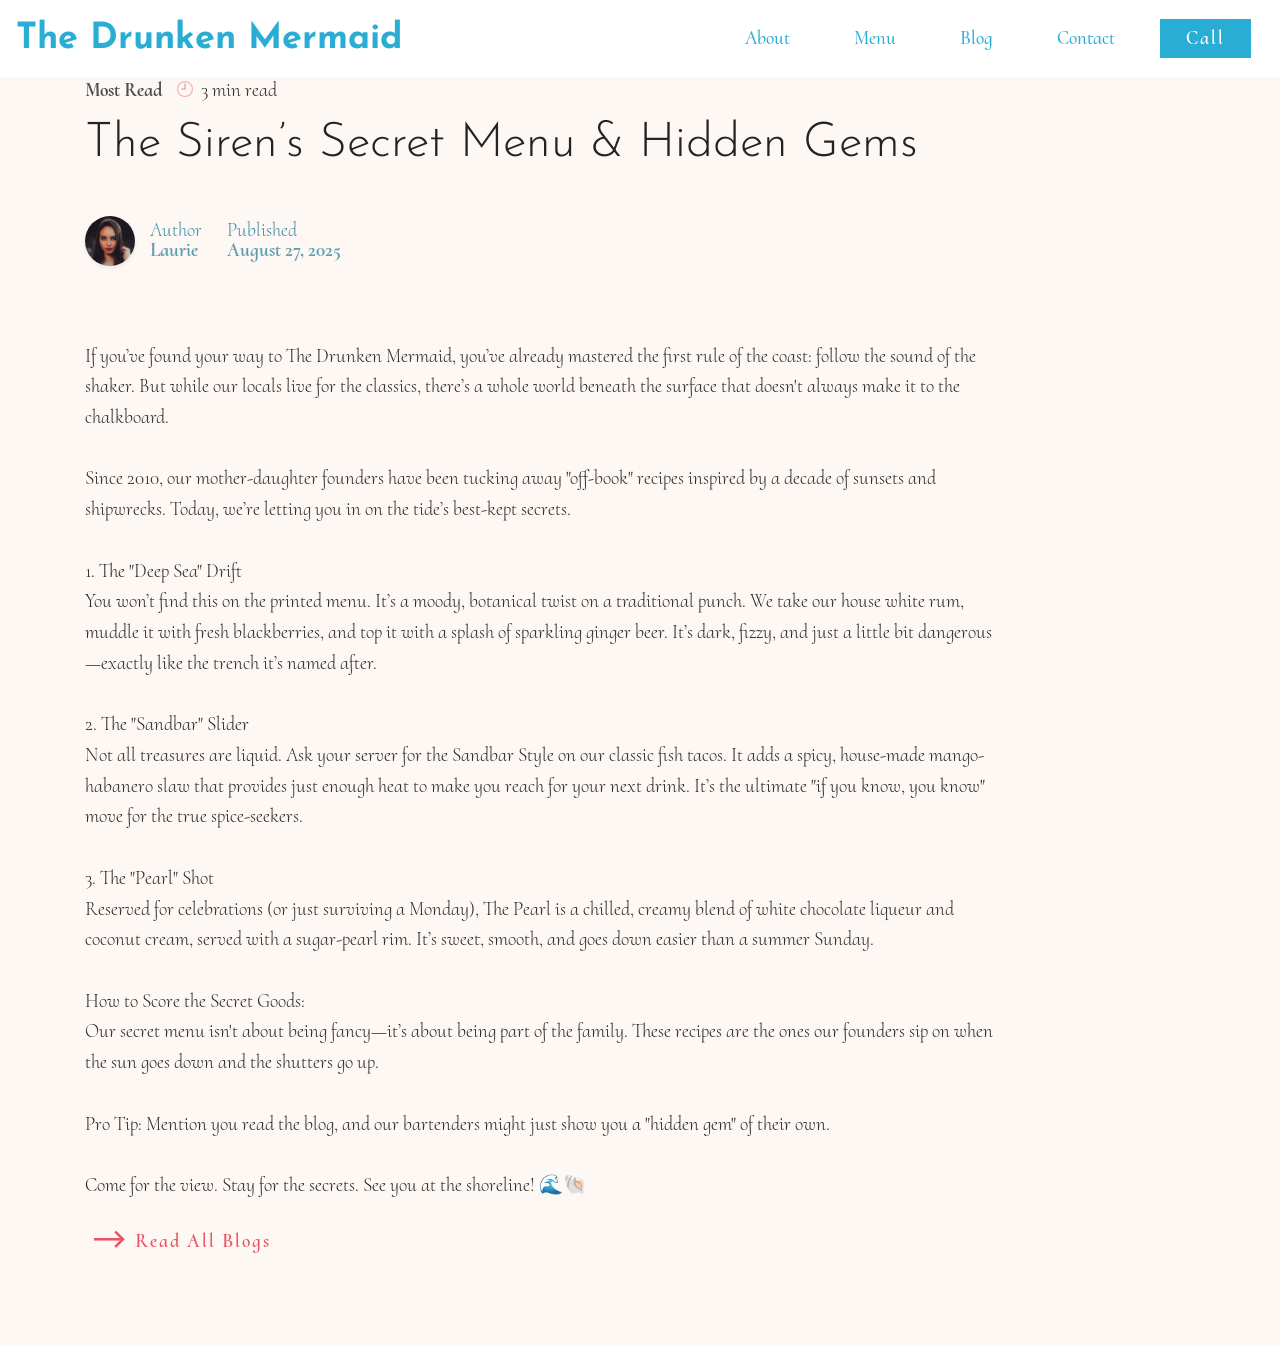
==== commit 7b33e514: "Fix nav bar" ====
--- a/page1.html
+++ b/page1.html
@@ -51,13 +51,13 @@
 		</button>
 		<div class="collapse navbar-collapse" id="navbarSupportedContent">
 			<ul class="navbar-nav nav-dropdown" data-app-modern-menu="true"><li class="nav-item">
-					<a class="nav-link link text-info display-4" href="page1.html">About</a>
-				</li><li class="nav-item"><a class="nav-link link text-info display-4" href="page1.html">Menu</a></li>
+					<a class="nav-link link text-info text-primary display-4" href="index.html#image2-n">About</a>
+				</li><li class="nav-item"><a class="nav-link link text-info text-primary display-4" href="index.html#restaurant-menu2-0">Menu</a></li>
 				<li class="nav-item">
-					<a class="nav-link link text-info display-4" href="https://mobiri.se">Blog</a>
+					<a class="nav-link link text-info text-primary display-4" href="page2.html">Blog</a>
 				</li>
 				<li class="nav-item">
-					<a class="nav-link link text-info display-4" href="https://mobiri.se">Contact</a>
+					<a class="nav-link link text-info text-primary display-4" href="index.html#footer4-l">Contact</a>
 				</li></ul>
 			
 			<div class="navbar-buttons mbr-section-btn"><a class="btn btn-sm btn-info display-4" href="tel:+1-757-222-2222">Call</a></div>
--- a/assets/mobirise/css/mbr-additional.css
+++ b/assets/mobirise/css/mbr-additional.css
@@ -1305,6 +1305,10 @@
     padding-bottom: 48px !important;
   }
 }
+.cid-vd1LzIvXD3 .address-title,
+.cid-vd1LzIvXD3 .address-block {
+  color: #efefef;
+}
 .cid-vd1BxlqhLP .nav-item:focus,
 .cid-vd1BxlqhLP .nav-link:focus {
   outline: none;
@@ -1343,7 +1347,6 @@
   min-height: 77px;
   transition: all 0.3s;
   background: #ffffff;
-  background: none;
 }
 .cid-vd1BxlqhLP .navbar.opened {
   transition: all 0.3s;
--- a/assets/mobirise/css/mbr-additional.css
+++ b/assets/mobirise/css/mbr-additional.css
@@ -1305,6 +1305,10 @@
     padding-bottom: 48px !important;
   }
 }
+.cid-vd1LzIvXD3 .address-title,
+.cid-vd1LzIvXD3 .address-block {
+  color: #efefef;
+}
 .cid-vd1BxlqhLP .nav-item:focus,
 .cid-vd1BxlqhLP .nav-link:focus {
   outline: none;
@@ -1343,7 +1347,6 @@
   min-height: 77px;
   transition: all 0.3s;
   background: #ffffff;
-  background: none;
 }
 .cid-vd1BxlqhLP .navbar.opened {
   transition: all 0.3s;
